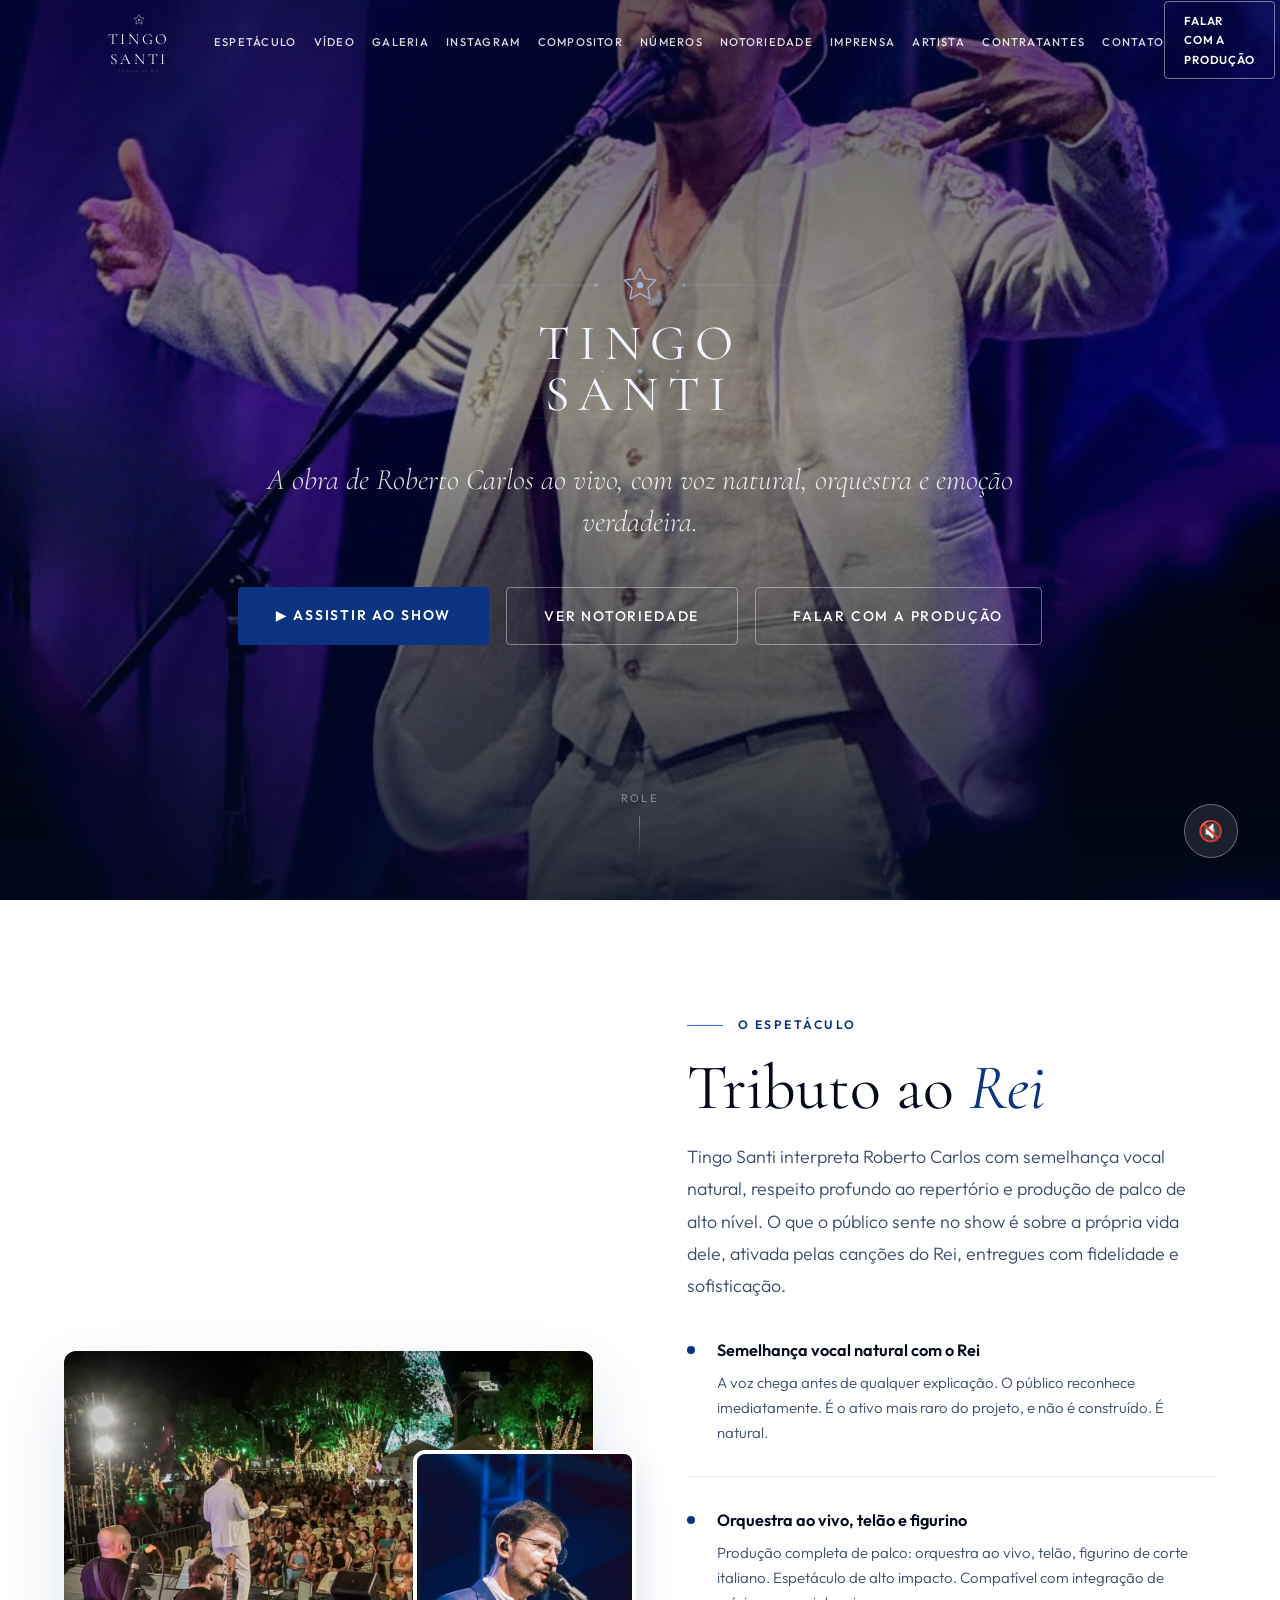
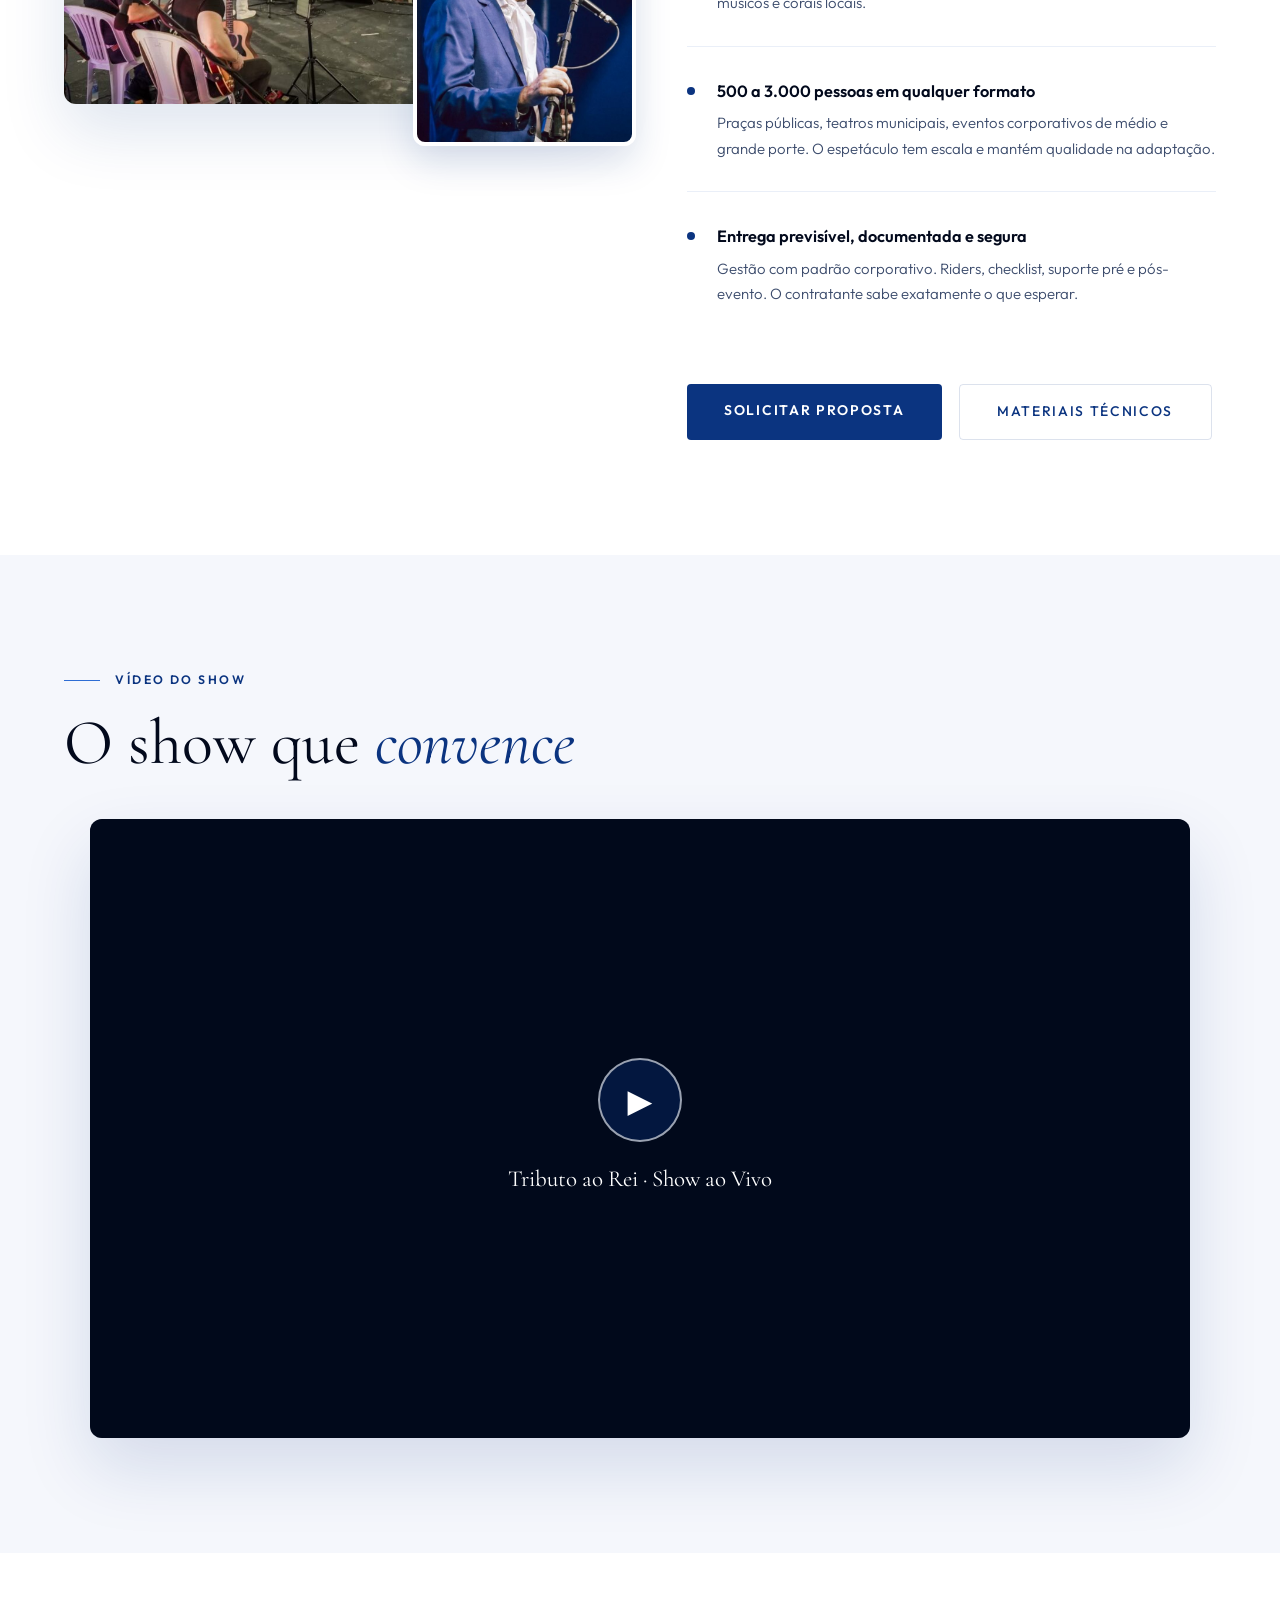
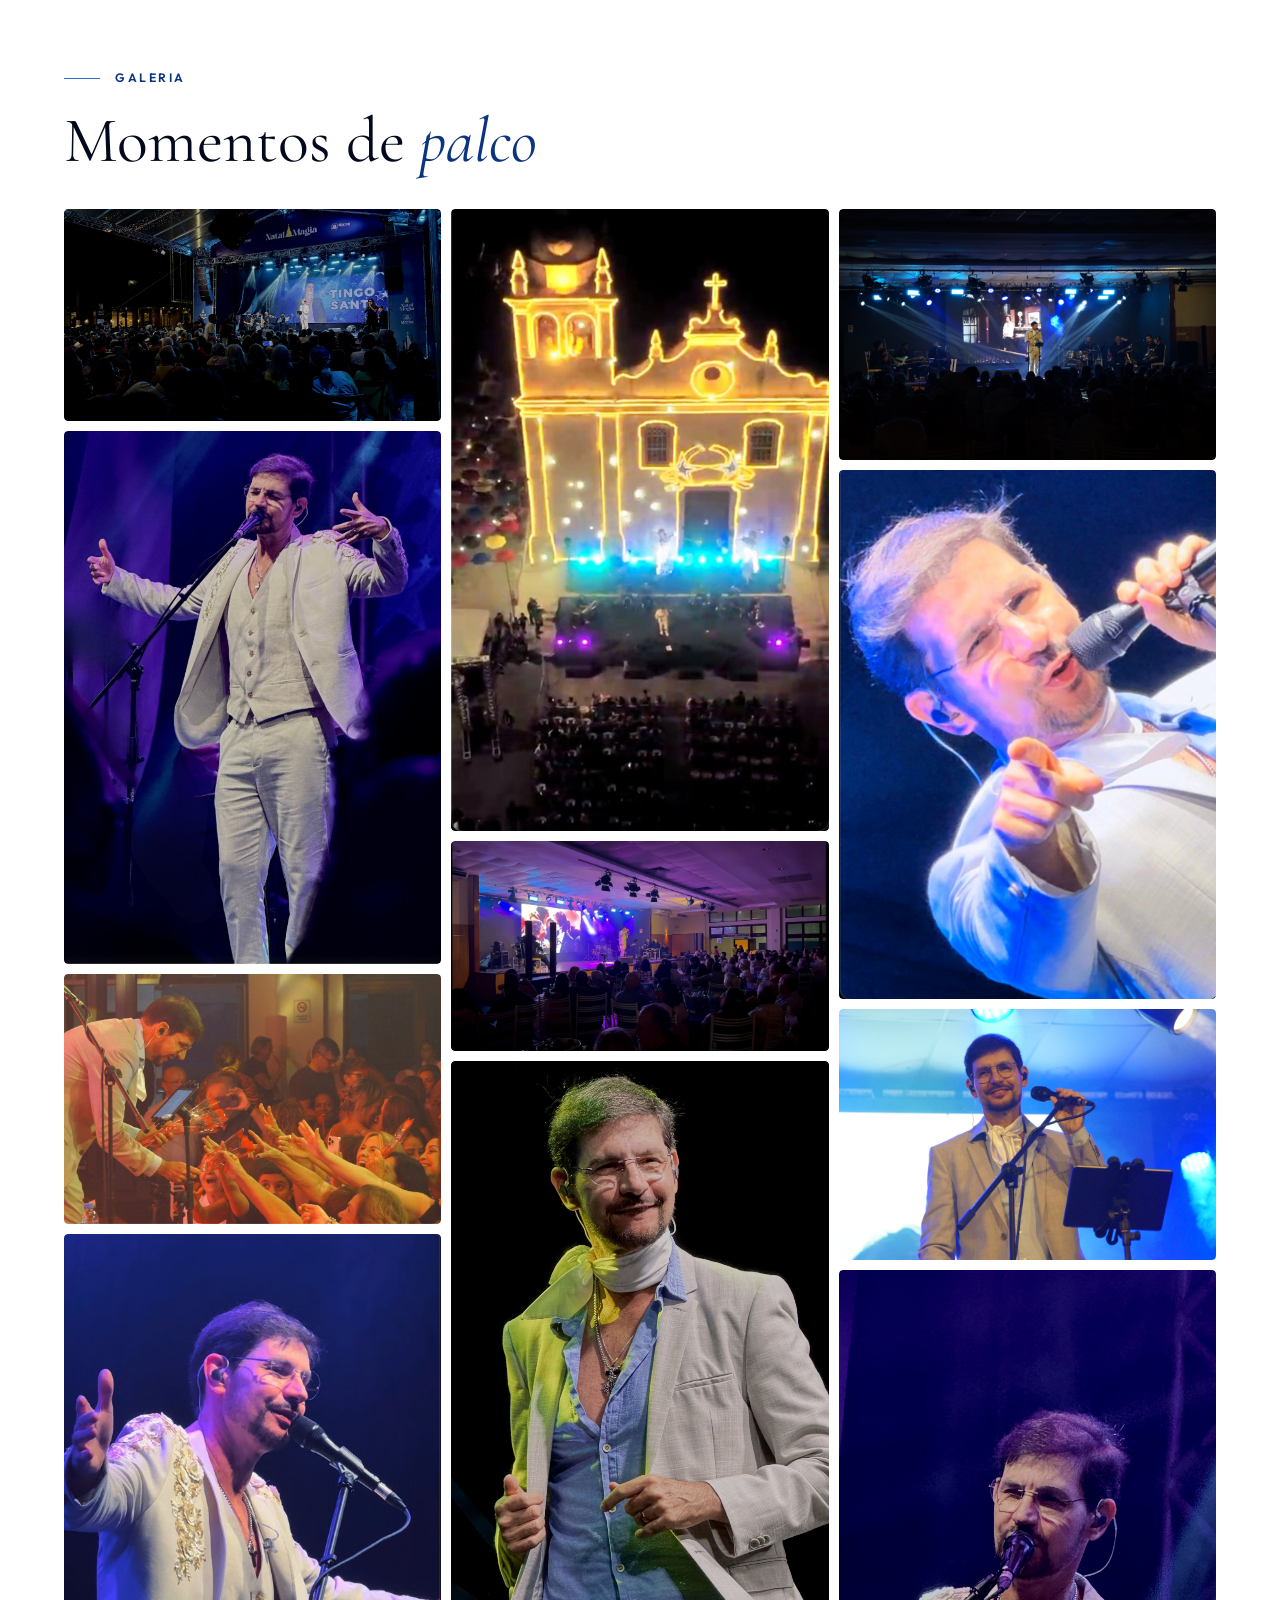
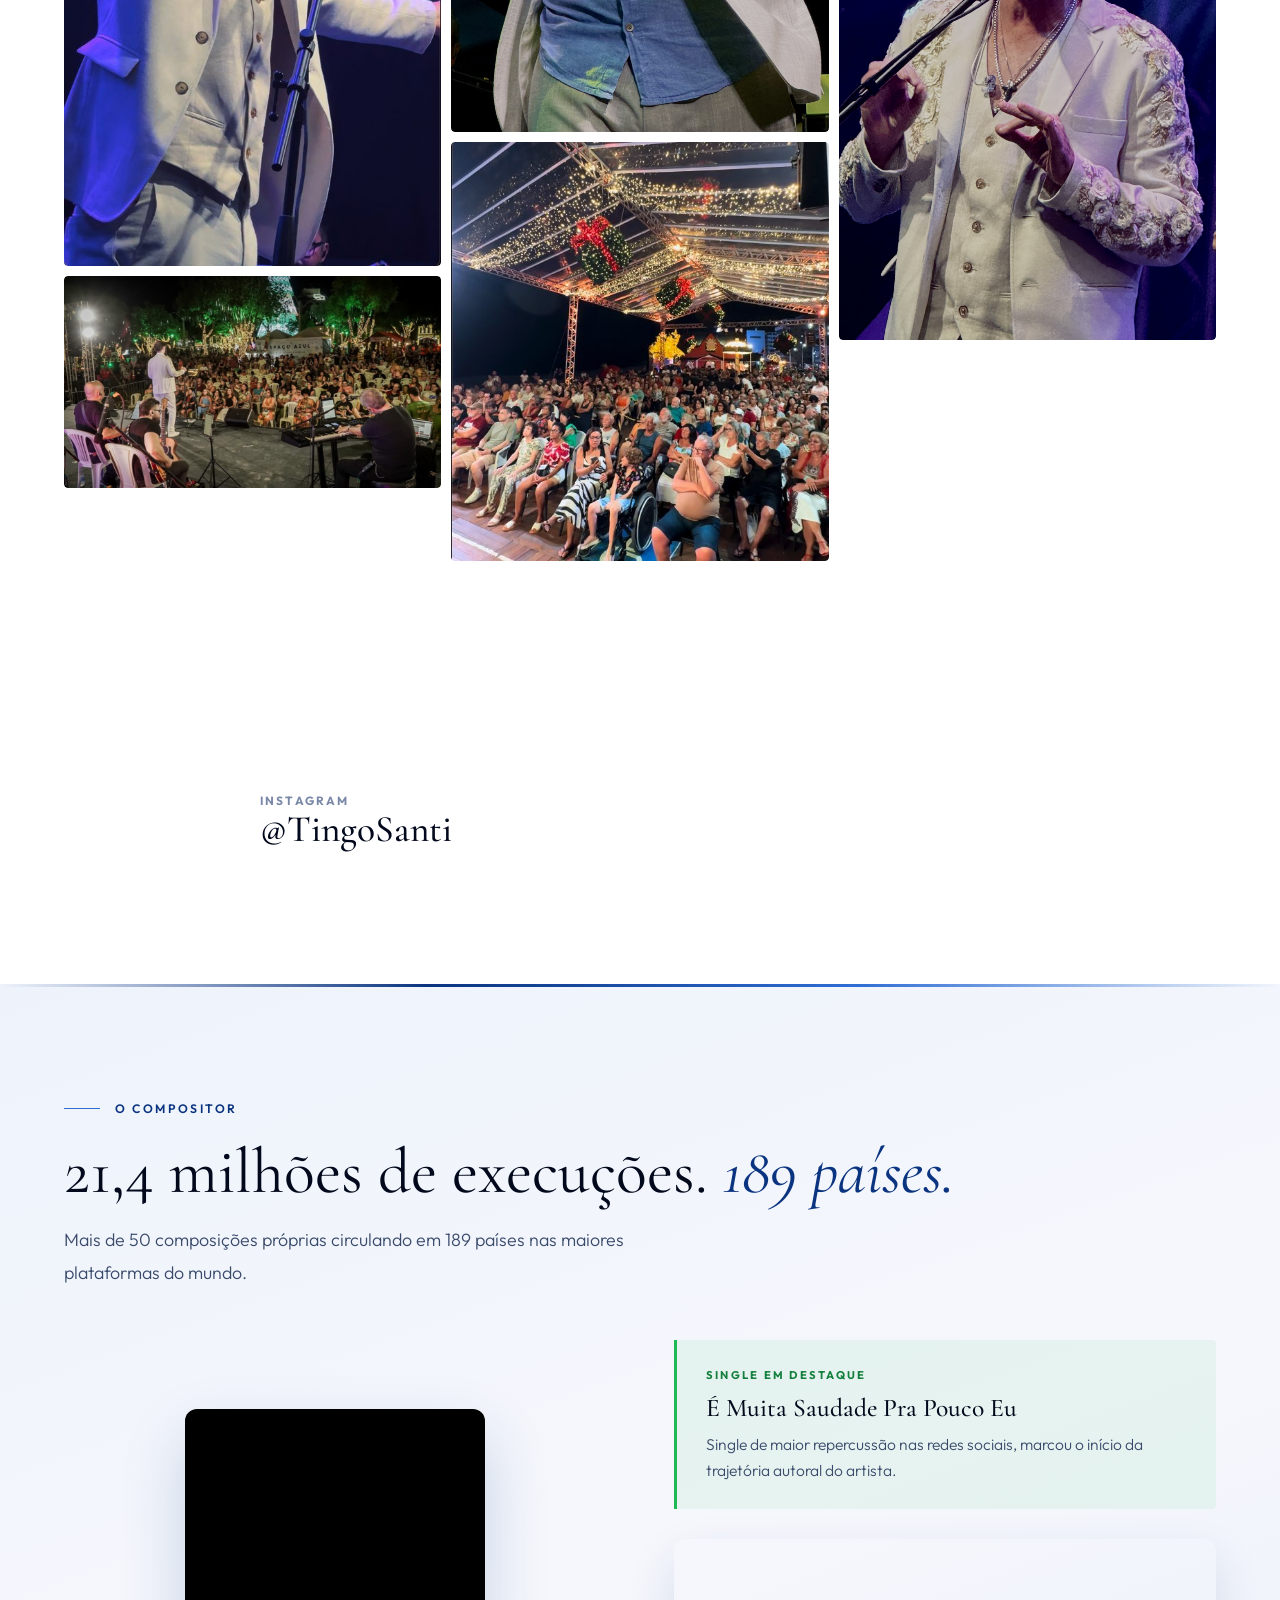
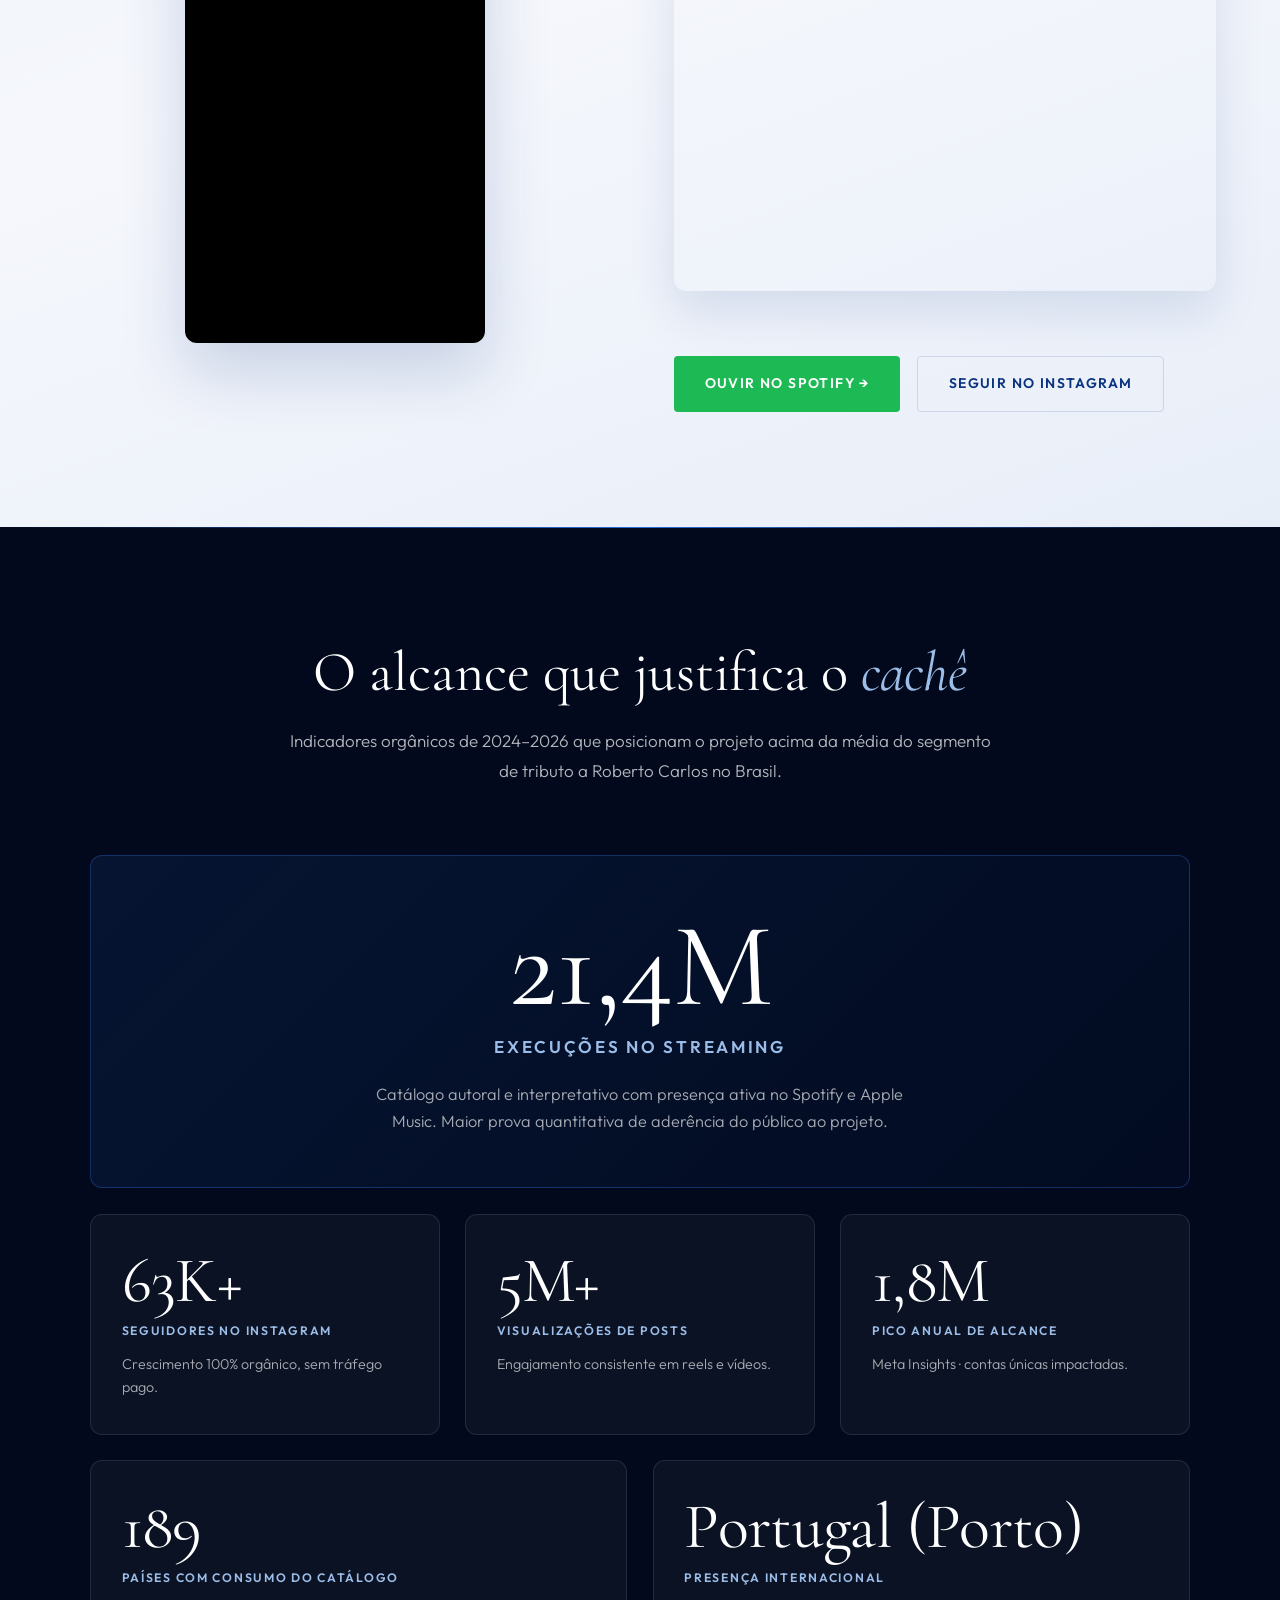
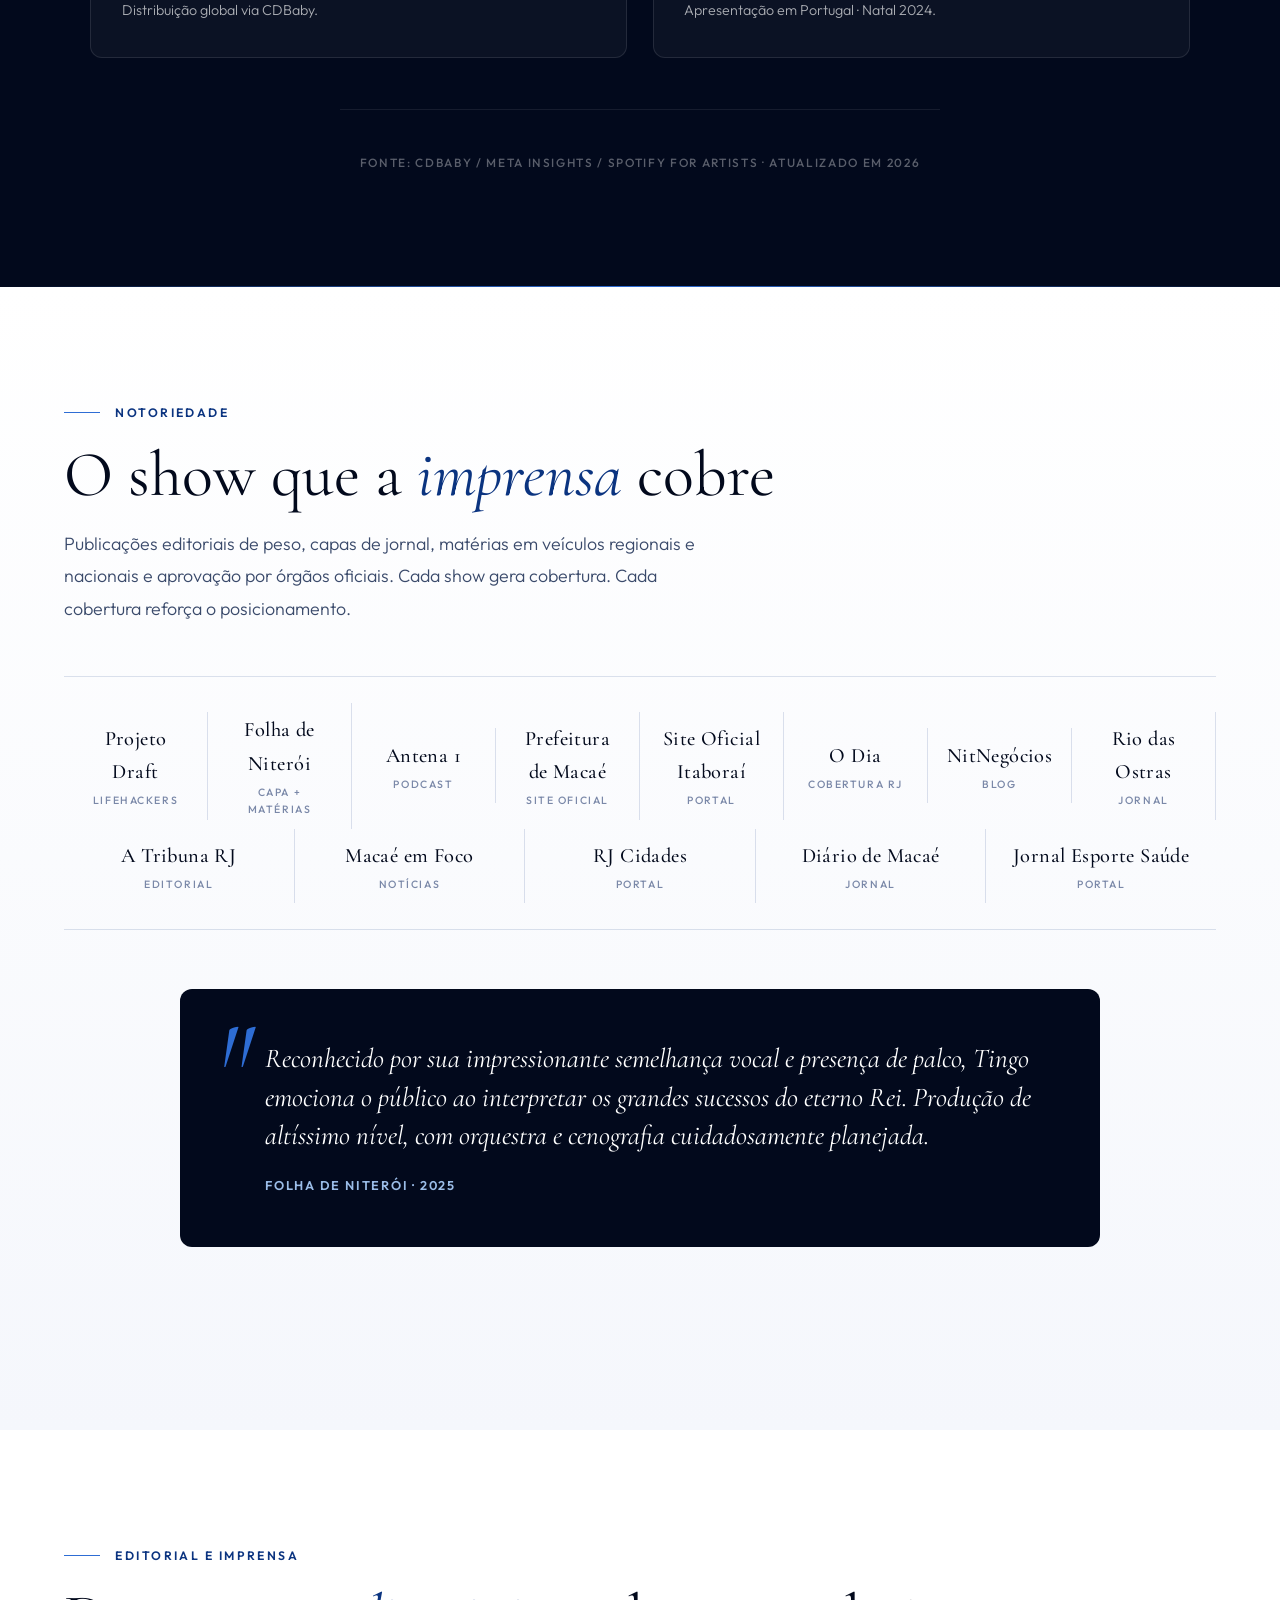
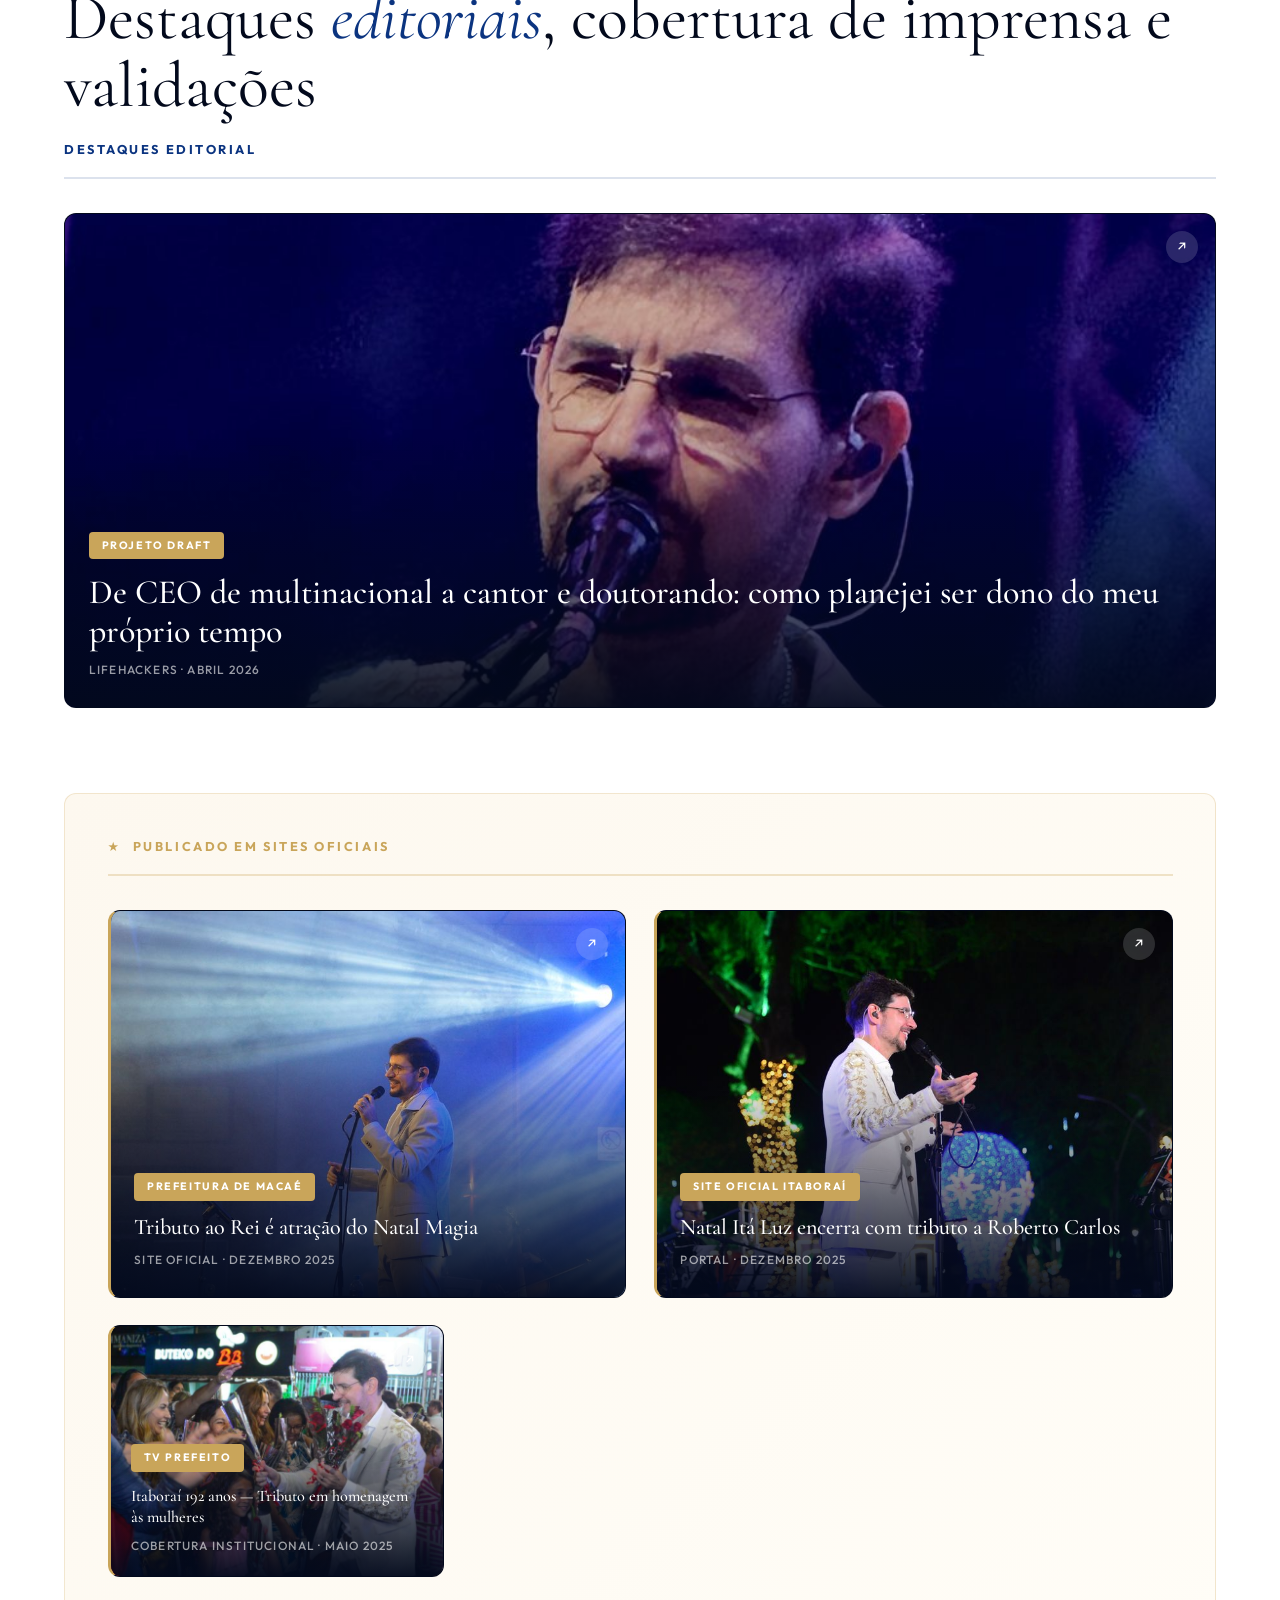
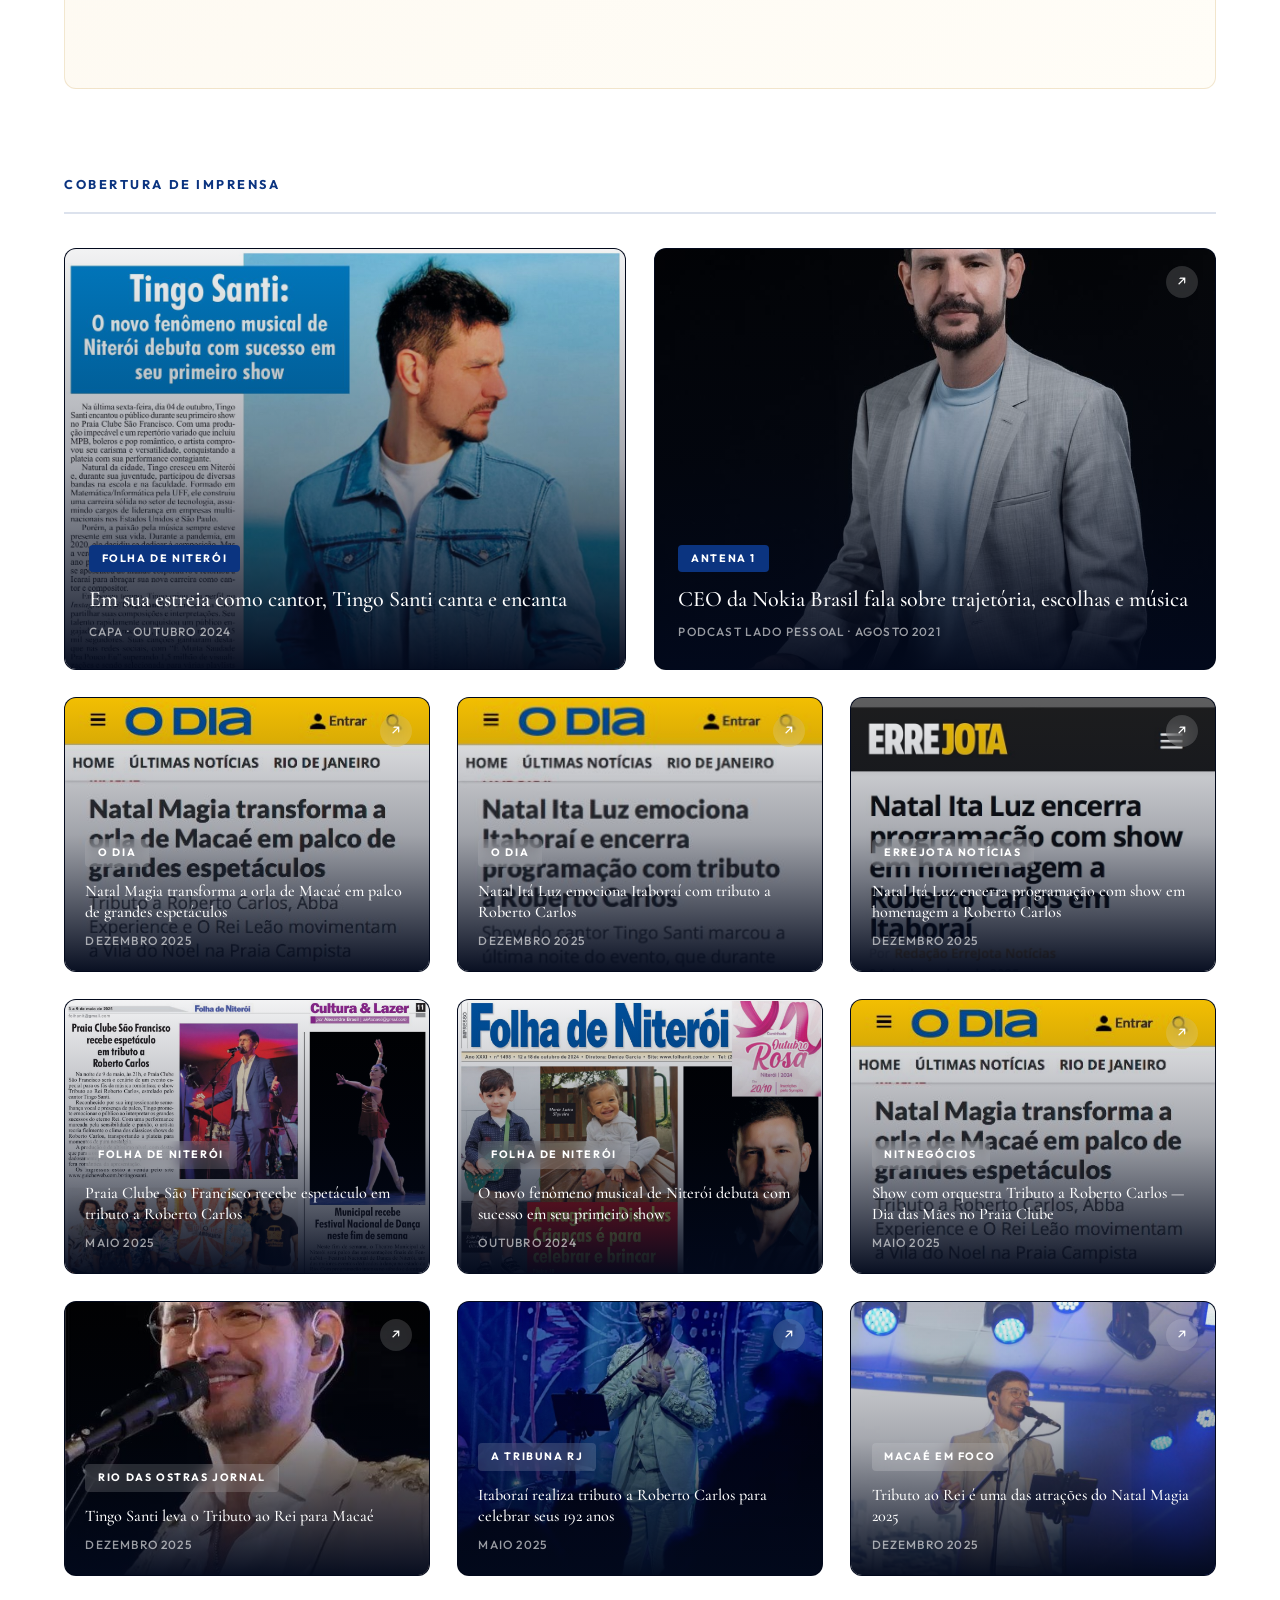
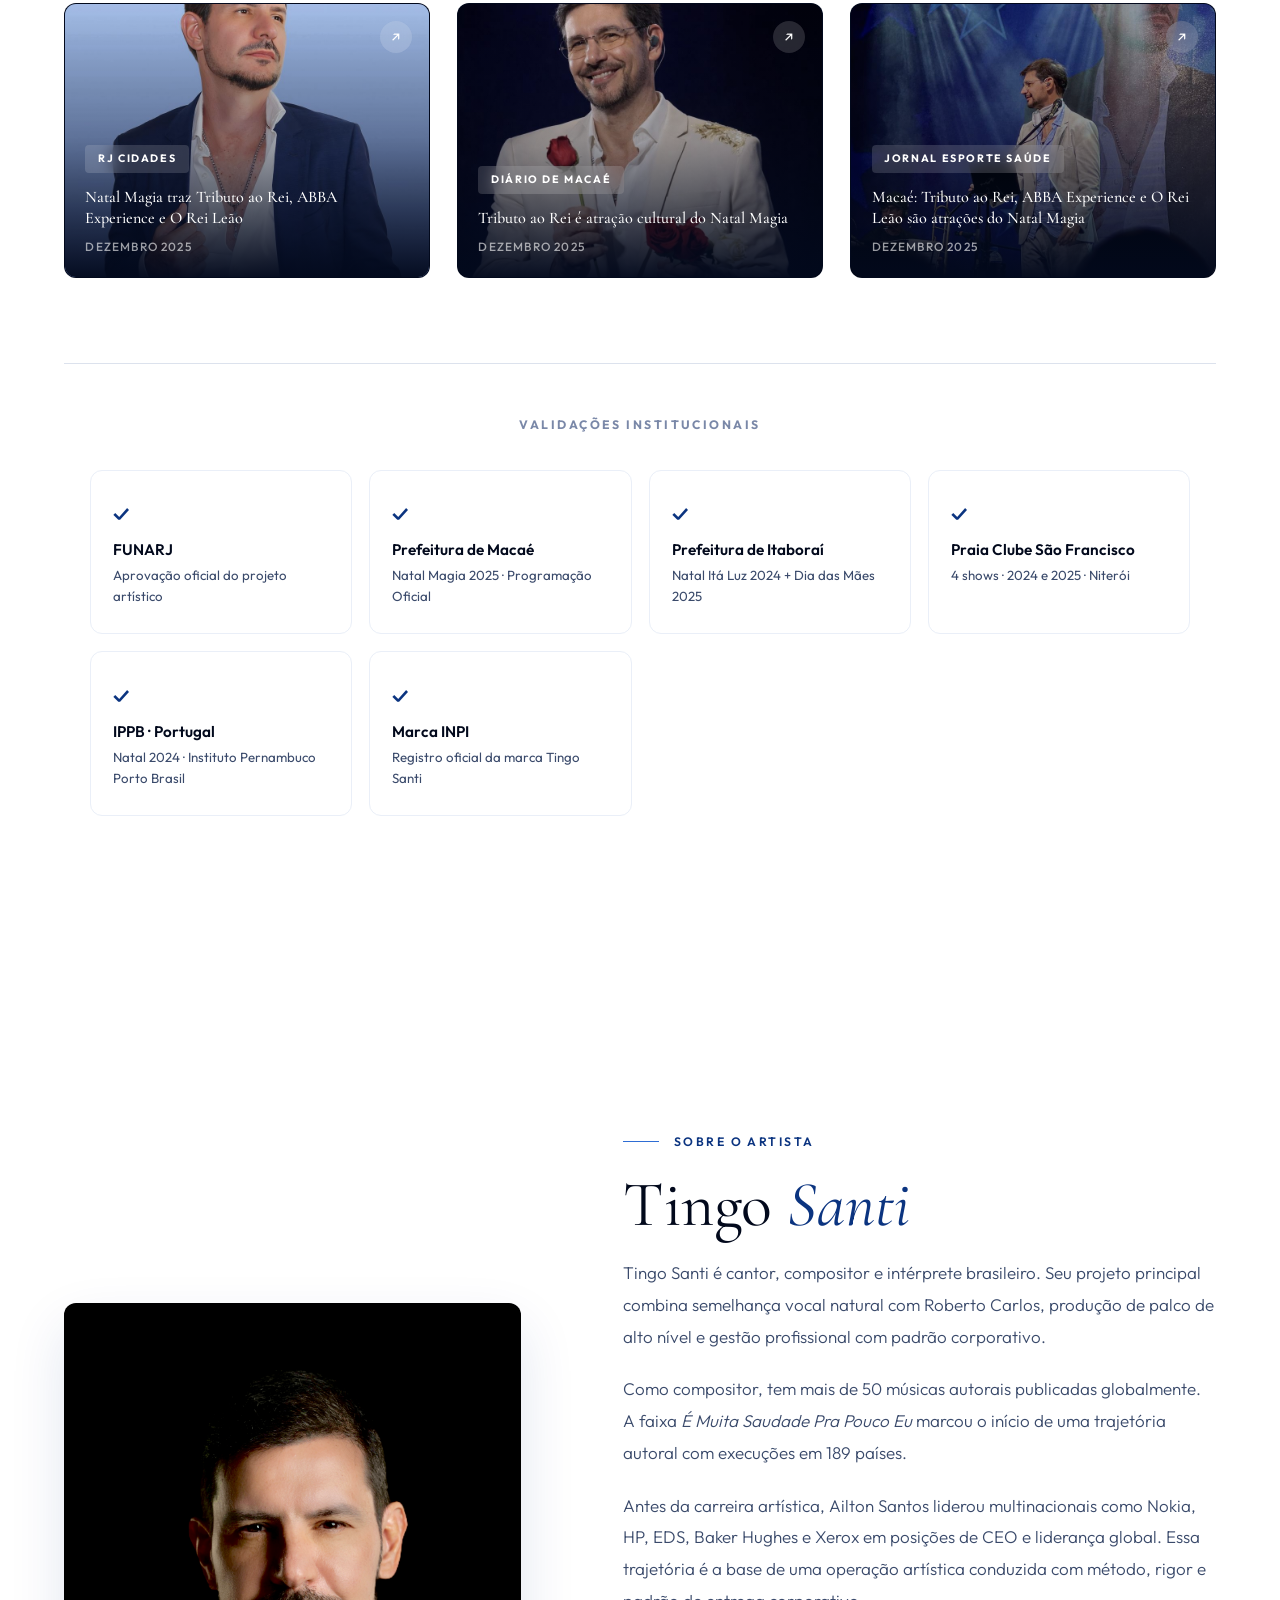
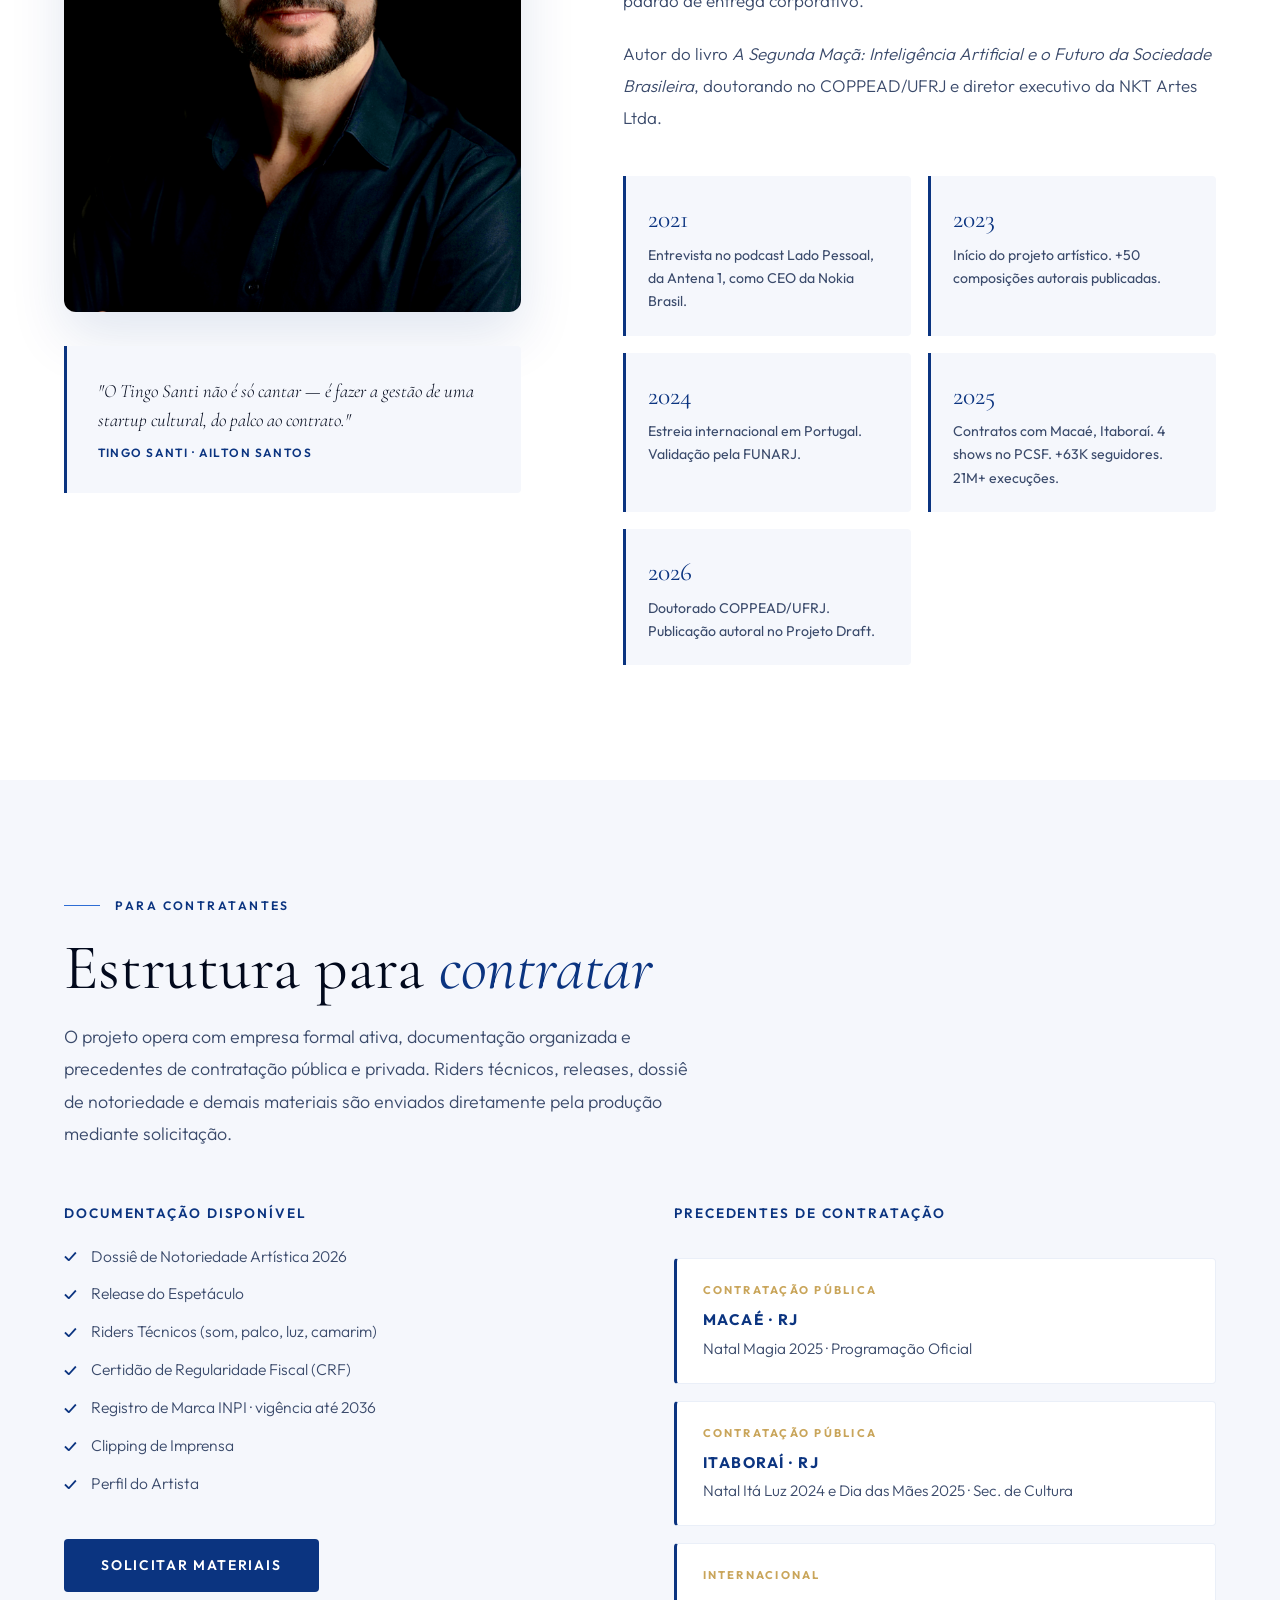
==== bkp/index.html @ f8b9f8c0 "V7.1 - site completo com Formspree e GA4" ====
<!DOCTYPE html>
<html lang="pt-BR">
<head>
<meta charset="UTF-8">
<!-- Google tag (gtag.js) -->
<script async src="https://www.googletagmanager.com/gtag/js?id=G-9T397607Z9"></script>
<script>
  window.dataLayer = window.dataLayer || [];
  function gtag(){dataLayer.push(arguments);}
  gtag('js', new Date());
  gtag('config', 'G-9T397607Z9');
</script>
<meta name="viewport" content="width=device-width, initial-scale=1.0">
<meta name="description" content="Tingo Santi canta Roberto Carlos – Espetáculo de tributo com orquestra ao vivo, fidelidade interpretativa e produção profissional. Contratação por prefeituras, fundações, Sescs e eventos corporativos.">
<meta property="og:title" content="Tingo Santi – Tributo ao Rei · Roberto Carlos">
<meta property="og:description" content="A obra de Roberto Carlos ao vivo — com voz natural, orquestra e emoção verdadeira.">
<meta property="og:image" content="img/hero_principal.jpg">
<title>Tingo Santi – Tributo ao Rei · Roberto Carlos</title>

<script>
  window.addEventListener('DOMContentLoaded', function() {
    if (typeof SITE === 'undefined' || !SITE.analytics.googleAnalyticsId || SITE.analytics.googleAnalyticsId.includes('INSIRA')) return;
    var s = document.createElement('script');
    s.src = 'https://www.googletagmanager.com/gtag/js?id=' + SITE.analytics.googleAnalyticsId;
    s.async = true;
    document.head.appendChild(s);
    window.dataLayer = window.dataLayer || [];
    function gtag(){dataLayer.push(arguments);}
    gtag('js', new Date());
    gtag('config', SITE.analytics.googleAnalyticsId);
    window._gtag = gtag;
  });
</script>

<link rel="preconnect" href="https://fonts.googleapis.com">
<link href="https://fonts.googleapis.com/css2?family=Cormorant+Garamond:ital,wght@0,300;0,400;0,500;1,300;1,400;1,500&family=Outfit:wght@300;400;500;600&display=swap" rel="stylesheet">
<style>
:root{
  --w:#ffffff; --off:#f5f7fc; --off2:#eaeff8;
  --navy:#02091c; --blue:#0b3480; --bm:#174fba; --bl:#2e6dd4; --bx:#9bbde8;
  --gold:#c9a55a;
  --bfaint:rgba(11,52,128,.07); --bb:rgba(11,52,128,.14);
  --t:#0c1830; --tm:#3a4a6b; --mu:#7a88a8;
  --spotify:#1DB954;
  --serif:'Cormorant Garamond',Georgia,serif;
  --sans:'Outfit',system-ui,sans-serif;
  --r:4px; --rl:12px; --nh:80px;
  --max:1280px;
}
*,*::before,*::after{box-sizing:border-box;margin:0;padding:0}
html{scroll-behavior:smooth;font-size:17px}
body{font-family:var(--sans);background:var(--w);color:var(--t);line-height:1.65;overflow-x:hidden}
img{display:block;max-width:100%}
a{color:inherit;text-decoration:none}
button{cursor:pointer;font-family:var(--sans)}

/* ── NAV ── */
#nav{position:fixed;top:0;left:0;right:0;height:var(--nh);display:flex;align-items:center;justify-content:space-between;padding:0 5vw;z-index:200;transition:all .4s;background:transparent}
#nav.s{background:rgba(255,255,255,.97);backdrop-filter:blur(20px);border-bottom:1px solid var(--bb);box-shadow:0 2px 24px rgba(11,52,128,.06)}
.nl{display:flex;gap:1.02rem;list-style:none}
.nl a{font-size:.66rem;font-weight:500;letter-spacing:.11em;text-transform:uppercase;color:rgba(255,255,255,.85);transition:color .2s}
#nav.s .nl a{color:var(--tm)}
.nl a:hover{color:var(--bl) !important}
.nc{padding:.55rem 1.1rem;border:1px solid rgba(255,255,255,.45);border-radius:var(--r);font-size:.68rem;font-weight:600;letter-spacing:.08em;text-transform:uppercase;color:#fff;background:transparent;transition:all .2s}
#nav.s .nc{border-color:var(--bb);color:var(--blue)}
.nc:hover{background:var(--blue);border-color:var(--blue);color:#fff !important}
.ham{display:none;flex-direction:column;gap:5px;background:none;border:none;padding:4px}
.ham span{display:block;width:22px;height:2px;background:#fff;transition:.3s}
#nav.s .ham span{background:var(--t)}
#mm{display:none;position:fixed;top:var(--nh);left:0;right:0;background:var(--w);border-bottom:1px solid var(--off2);padding:1.5rem 5vw 2rem;z-index:199;flex-direction:column;gap:1rem}
#mm a{font-size:.9rem;font-weight:500;letter-spacing:.1em;text-transform:uppercase;color:var(--tm);padding:.5rem 0;border-bottom:1px solid var(--off2)}

/* ── HERO ── */
#hero{position:relative;width:100vw;height:100vh;min-height:640px;overflow:hidden;display:flex;align-items:center;justify-content:center;background:var(--navy)}
.hbg{position:absolute;inset:0;z-index:0}
.hfb{position:absolute;inset:0;background-size:cover;background-position:center 25%;z-index:0}
.hbg iframe{position:absolute;inset:-10%;width:120%;height:120%;border:none;pointer-events:none;z-index:1}
.hov{position:absolute;inset:0;z-index:2;background:linear-gradient(to bottom,rgba(2,9,28,.52) 0%,rgba(2,9,28,.22) 45%,rgba(2,9,28,.82) 100%)}
.hc{position:relative;z-index:3;text-align:center;padding:0 5vw;max-width:940px;animation:fu 1.3s ease both}
@keyframes fu{from{opacity:0;transform:translateY(48px)}to{opacity:1;transform:translateY(0)}}
.htag{font-family:var(--serif);font-size:clamp(1.2rem,2.5vw,1.75rem);font-weight:300;font-style:italic;color:rgba(255,255,255,.86);margin-top:2.2rem;margin-bottom:2.6rem;line-height:1.42}
.ha{display:flex;gap:1rem;justify-content:center;flex-wrap:wrap}
.bpw{display:inline-block;padding:.95rem 2.2rem;background:var(--blue);color:#fff;border:none;border-radius:var(--r);font-size:.82rem;font-weight:600;letter-spacing:.13em;text-transform:uppercase;transition:all .2s;cursor:pointer}
.bpw:hover{background:var(--bm);transform:translateY(-2px)}
.bow{display:inline-block;padding:.95rem 2.2rem;border:1px solid rgba(255,255,255,.4);color:#fff;background:transparent;border-radius:var(--r);font-size:.82rem;font-weight:500;letter-spacing:.13em;text-transform:uppercase;transition:all .2s}
.bow:hover{border-color:rgba(255,255,255,.8);background:rgba(255,255,255,.09)}
.hscr{position:absolute;bottom:2.5rem;left:50%;transform:translateX(-50%);z-index:3;display:flex;flex-direction:column;align-items:center;gap:.5rem;animation:bob 2.5s ease-in-out infinite}
.hscr span{font-size:.65rem;letter-spacing:.2em;text-transform:uppercase;color:rgba(255,255,255,.42)}
.hscrl{width:1px;height:42px;background:linear-gradient(to bottom,rgba(255,255,255,.36),transparent)}
@keyframes bob{0%,100%{transform:translateX(-50%) translateY(0)}50%{transform:translateX(-50%) translateY(8px)}}
#soundBtn{position:absolute;bottom:2.5rem;right:2.5rem;z-index:5;width:54px;height:54px;border-radius:50%;background:rgba(255,255,255,.1);border:1px solid rgba(255,255,255,.35);backdrop-filter:blur(10px);color:#fff;font-size:1.2rem;cursor:pointer;transition:all .25s;display:none;align-items:center;justify-content:center}
#soundBtn:hover{background:var(--blue);border-color:var(--blue);transform:scale(1.08)}
#soundBtn.on{background:var(--blue);border-color:var(--blue)}

/* ── SHARED ── */
.sec{padding:clamp(5rem,9vw,9rem) 5vw}
.sec-off{background:var(--off)}
.sec-navy{background:var(--navy);color:#fff}
.con{max-width:var(--max);margin:0 auto}
.ey{display:flex;align-items:center;gap:.9rem;margin-bottom:1.1rem}
.eyl{width:36px;height:1px;background:var(--bl);flex-shrink:0}
.eys{font-size:.72rem;font-weight:600;letter-spacing:.2em;text-transform:uppercase;color:var(--blue)}
.sec-navy .eys{color:var(--bx)}
.sec-navy .eyl{background:var(--bx)}
.sh{font-family:var(--serif);font-size:clamp(2.4rem,5vw,3.8rem);font-weight:400;line-height:1.06;color:var(--navy);margin-bottom:1.1rem}
.sh em{font-style:italic;color:var(--blue)}
.sec-navy .sh{color:#fff}
.sec-navy .sh em{color:var(--bx)}
.sl{font-size:1.05rem;font-weight:300;color:var(--tm);max-width:640px;line-height:1.82;margin-bottom:3rem}
.sec-navy .sl{color:rgba(255,255,255,.72)}
.bp{display:inline-block;padding:.9rem 2.2rem;background:var(--blue);color:#fff;border:none;border-radius:var(--r);font-size:.82rem;font-weight:600;letter-spacing:.12em;text-transform:uppercase;transition:all .2s;cursor:pointer}
.bp:hover{background:var(--bm);transform:translateY(-2px)}
.bout{display:inline-block;padding:.9rem 2.2rem;border:1px solid var(--bb);color:var(--blue);background:transparent;border-radius:var(--r);font-size:.82rem;font-weight:500;letter-spacing:.12em;text-transform:uppercase;transition:all .2s;cursor:pointer}
.bout:hover{background:var(--bfaint);border-color:var(--blue)}

/* ── SHOW ── */
.sg{display:grid;grid-template-columns:1fr 1fr;gap:5.5rem;align-items:center}
.sph{position:relative;aspect-ratio:3/2;border-radius:var(--rl);background-size:cover;background-position:left center;box-shadow:0 28px 64px rgba(11,52,128,.13);overflow:hidden}
.spa{position:absolute;bottom:-2.5rem;right:-2.5rem;width:42%;aspect-ratio:3/4;border-radius:var(--rl);background-size:cover;background-position:center top;border:4px solid var(--w);box-shadow:0 16px 36px rgba(11,52,128,.15)}
.sf{display:flex;flex-direction:column;gap:1.8rem;margin-top:2rem}
.sfi{display:flex;gap:1.3rem;align-items:flex-start;padding-bottom:1.8rem;border-bottom:1px solid var(--off2)}
.sfi:last-child{border-bottom:none}
.sfd{width:8px;height:8px;border-radius:50%;background:var(--blue);flex-shrink:0;margin-top:9px}
.sft{font-size:.96rem;font-weight:600;margin-bottom:.35rem;color:var(--navy)}
.sfd2{font-size:.88rem;font-weight:300;color:var(--tm);line-height:1.68}

/* ── COMPOSITOR ── */
#compositor{background:linear-gradient(160deg,#eef3fb 0%,var(--off) 50%,#e8eef8 100%);position:relative;overflow:hidden}
#compositor::before{content:"";position:absolute;top:0;left:0;right:0;height:3px;background:linear-gradient(to right,transparent,var(--blue),var(--bl),transparent)}
.cmpg{display:grid;grid-template-columns:1fr 1fr;gap:4rem;align-items:center;margin-top:1rem}
.cmpv{aspect-ratio:9/16;max-width:360px;margin:0 auto;background:#000;border-radius:var(--rl);overflow:hidden;box-shadow:0 28px 64px rgba(11,52,128,.18);position:relative}
.cmpv iframe{width:100%;height:100%;border:none;display:block}
.cmpr{display:flex;flex-direction:column;gap:1.8rem}
.cmpdest{padding:1.5rem 1.7rem;border-left:3px solid var(--spotify);background:rgba(29,185,84,.07);border-radius:0 var(--r) var(--r) 0}
.cmpdestl{font-size:.66rem;font-weight:700;letter-spacing:.2em;text-transform:uppercase;color:#15803d;margin-bottom:.5rem}
.cmpdestt{font-family:var(--serif);font-size:1.5rem;font-weight:500;color:var(--navy);margin-bottom:.5rem;line-height:1.2}
.cmpdestd{font-size:.92rem;font-weight:300;color:var(--tm);line-height:1.65}
.cmpspot{border-radius:var(--rl);overflow:hidden;box-shadow:0 20px 48px rgba(11,52,128,.12)}
.cmpspot iframe{width:100%;height:352px;border:none;display:block}
.cmpnums{display:grid;grid-template-columns:repeat(4,1fr);gap:1rem;margin-top:2.5rem;padding-top:2.5rem;border-top:1px solid var(--bb)}
.cmpnumi{text-align:center}
.cmpnumn{font-family:var(--serif);font-size:clamp(1.6rem,2.6vw,2.1rem);font-weight:500;color:var(--blue);line-height:1;margin-bottom:.35rem}
.cmpnuml{font-size:.65rem;font-weight:600;letter-spacing:.12em;text-transform:uppercase;color:var(--mu);line-height:1.4}
.cmpcta{display:flex;gap:1rem;flex-wrap:wrap;margin-top:2rem}
.cmpbtn{display:inline-flex;align-items:center;gap:.7rem;padding:.9rem 1.8rem;border-radius:var(--r);font-size:.82rem;font-weight:600;letter-spacing:.1em;text-transform:uppercase;transition:all .2s}
.cmpbtn-spot{background:var(--spotify);color:#fff}
.cmpbtn-spot:hover{background:#1ed760;transform:translateY(-2px)}
.cmpbtn-ig{border:1px solid var(--bb);color:var(--blue)}
.cmpbtn-ig:hover{border-color:var(--blue);background:rgba(11,52,128,.06)}

/* ── VÍDEO — SIMPLIFICADO (1 video só) ── */
.vf{position:relative;aspect-ratio:16/9;background:var(--navy);border-radius:var(--rl);overflow:hidden;cursor:pointer;max-width:1100px;margin:0 auto;box-shadow:0 30px 70px rgba(11,52,128,.14)}
.vft{position:absolute;inset:0;background-image:url('https://img.youtube.com/vi/M7ehpNbIbUY/maxresdefault.jpg');background-size:cover;background-position:center;transition:transform .4s}
.vf:hover .vft{transform:scale(1.03)}
.vfo{position:absolute;inset:0;background:rgba(2,9,28,.38);display:flex;flex-direction:column;align-items:center;justify-content:center;gap:1.1rem}
.vpb{width:84px;height:84px;border-radius:50%;border:2px solid rgba(255,255,255,.6);background:rgba(11,52,128,.36);display:flex;align-items:center;justify-content:center;color:#fff;font-size:1.9rem;transition:all .2s}
.vf:hover .vpb{background:var(--blue);border-color:#fff}
.vft2{font-family:var(--serif);font-size:1.35rem;font-weight:400;color:#fff;text-align:center;padding:0 2rem}
.vf iframe{position:absolute;inset:0;width:100%;height:100%;border:none}

/* ── INSTAGRAM ── */
.igwrap{max-width:760px;margin:0 auto}
.ighead{display:flex;align-items:end;justify-content:space-between;gap:1rem;margin-bottom:1.2rem}
.igey{font-size:.7rem;font-weight:700;letter-spacing:.18em;text-transform:uppercase;color:var(--mu)}
.ighandle{font-family:var(--serif);font-size:clamp(1.6rem,3vw,2.2rem);font-weight:500;color:var(--navy);line-height:1}
.igwidgetwrap{max-width:760px;margin:0 auto}
.igwidgetwrap behold-widget{display:block;width:100%}
.iggrid{display:grid;grid-template-columns:repeat(3,1fr);gap:10px}
.igcard{position:relative;display:block;aspect-ratio:1/1;border-radius:10px;overflow:hidden;background:var(--off2);box-shadow:0 10px 24px rgba(11,52,128,.08)}
.igcard img{width:100%;height:100%;object-fit:cover;display:block;transition:transform .25s ease}
.igcard:hover img{transform:scale(1.03)}
.igcard::after{content:'↗';position:absolute;right:8px;bottom:8px;width:26px;height:26px;border-radius:999px;background:rgba(2,9,28,.52);backdrop-filter:blur(8px);display:flex;align-items:center;justify-content:center;color:#fff;font-size:.78rem}
.igempty{padding:1rem 1.1rem;border:1px dashed var(--bb);border-radius:10px;color:var(--tm);font-size:.9rem;background:var(--w)}

/* ── GALERIA — Mosaico corrigido ── */
.gm{columns:3;column-gap:10px;margin-top:2rem}
.gi{break-inside:avoid;margin-bottom:10px;border-radius:var(--r);overflow:hidden;display:block}
.gi img{width:100%;display:block;border-radius:var(--r);transition:transform .3s,box-shadow .3s}
.gi img:hover{transform:scale(1.02);box-shadow:0 14px 36px rgba(11,52,128,.18)}

/* ── NÚMEROS ── */
#numeros{background:var(--navy);color:#fff;position:relative;overflow:hidden}
#numeros::before{content:"";position:absolute;top:0;left:0;right:0;height:1px;background:linear-gradient(to right,transparent,var(--bl),transparent)}
#numeros::after{content:"";position:absolute;bottom:0;left:0;right:0;height:1px;background:linear-gradient(to right,transparent,var(--bl),transparent)}
.numh{text-align:center;margin-bottom:4rem;max-width:720px;margin-left:auto;margin-right:auto}
.numht{font-family:var(--serif);font-size:clamp(2.2rem,4.4vw,3.4rem);font-weight:400;line-height:1.1;color:#fff;margin-bottom:1.3rem}
.numht em{font-style:italic;color:var(--bx)}
.numhs{font-size:1rem;font-weight:300;color:rgba(255,255,255,.7);line-height:1.78}
.numg{display:grid;grid-template-columns:repeat(12,1fr);gap:1.5rem;max-width:1100px;margin:0 auto 3rem}
.numc{padding:2rem 1.8rem;border-radius:var(--rl);background:rgba(255,255,255,.04);border:1px solid rgba(255,255,255,.1);transition:all .3s}
.numc:hover{border-color:var(--bl);background:rgba(46,109,212,.08);transform:translateY(-3px)}
.numc.hero{grid-column:span 12;text-align:center;padding:3rem 2rem;background:linear-gradient(135deg,rgba(46,109,212,.12) 0%,rgba(11,52,128,.05) 100%);border-color:rgba(46,109,212,.35)}
.numc.hero .numn{font-size:clamp(4.5rem,10vw,7rem);color:#fff}
.numc.hero .numl{font-size:1rem;letter-spacing:.16em;margin-top:.5rem;color:var(--bx)}
.numc.hero .numd{max-width:540px;margin:1.3rem auto 0;font-size:.96rem;line-height:1.7}
.numc.m{grid-column:span 4}
.numc.s{grid-column:span 6}
.numn{font-family:var(--serif);font-size:clamp(2.8rem,5vw,3.8rem);font-weight:400;color:#fff;line-height:1;margin-bottom:.55rem;letter-spacing:-.01em}
.numl{font-size:.72rem;font-weight:600;letter-spacing:.14em;text-transform:uppercase;color:var(--bx);margin-bottom:.8rem;line-height:1.4}
.numd{font-size:.84rem;font-weight:300;color:rgba(255,255,255,.65);line-height:1.65}
.numrod{text-align:center;font-size:.7rem;font-weight:500;letter-spacing:.14em;text-transform:uppercase;color:rgba(255,255,255,.35);padding-top:2.5rem;border-top:1px solid rgba(255,255,255,.08);max-width:600px;margin:0 auto}

/* ── NOTORIEDADE / IMPRENSA ── */
.vlogos{display:flex;flex-wrap:wrap;gap:0;align-items:center;justify-content:space-between;padding:1.5rem 0;margin-bottom:3.5rem;border-top:1px solid var(--bb);border-bottom:1px solid var(--bb)}
.vlogo{flex:1;min-width:130px;text-align:center;padding:.6rem 1rem;font-family:var(--serif);font-size:1.2rem;font-weight:500;color:var(--navy);letter-spacing:.02em;border-right:1px solid var(--bb);transition:opacity .2s}
.vlogo:last-child{border-right:none}
.vlogo:hover{color:var(--blue)}
.vlogo-sub{display:block;font-family:var(--sans);font-size:.62rem;font-weight:500;letter-spacing:.15em;text-transform:uppercase;color:var(--mu);margin-top:.2rem}

.pgrid2{display:grid;grid-template-columns:repeat(12,1fr);gap:1.6rem;margin-bottom:4rem}
.pcard{position:relative;border-radius:var(--rl);overflow:hidden;background:var(--navy);cursor:pointer;transition:all .3s;border:1px solid transparent;text-decoration:none;display:block}
.pcard:hover{transform:translateY(-5px);box-shadow:0 24px 56px rgba(11,52,128,.28);border-color:var(--bl)}
.pcard-img{aspect-ratio:4/3;background-size:cover;position:relative}
.pcard-ov{position:absolute;inset:0;background:linear-gradient(to bottom,rgba(2,9,28,.05) 0%,rgba(2,9,28,.35) 50%,rgba(2,9,28,.97) 100%)}
.pcard-body{position:absolute;bottom:0;left:0;right:0;padding:1.6rem 1.4rem;color:#fff;z-index:2}
.pcard-vc{display:inline-block;padding:.3rem .75rem;background:var(--blue);border-radius:var(--r);font-size:.63rem;font-weight:700;letter-spacing:.15em;text-transform:uppercase;margin-bottom:.8rem}
.pcard-vc.featured{background:var(--gold)}
.pcard-mh{font-family:var(--serif);font-size:1.15rem;font-weight:500;line-height:1.25;color:#fff;margin-bottom:.5rem}
.pcard-dt{font-size:.7rem;font-weight:500;letter-spacing:.1em;text-transform:uppercase;color:rgba(255,255,255,.6)}
.pcard-link{position:absolute;top:1rem;right:1rem;z-index:3;width:32px;height:32px;border-radius:50%;background:rgba(255,255,255,.15);backdrop-filter:blur(10px);display:flex;align-items:center;justify-content:center;color:#fff;font-size:.85rem}
.pcard.sz-l{grid-column:span 12}
.pcard.sz-l .pcard-img{aspect-ratio:21/9}
.pcard.sz-l .pcard-mh{font-size:2rem;line-height:1.15}
.pcard.sz-l .pcard-ov{background:linear-gradient(to bottom,rgba(2,9,28,0) 0%,rgba(2,9,28,0) 45%,rgba(2,9,28,.55) 75%,rgba(2,9,28,.92) 100%)}
.pcard.sz-m{grid-column:span 6}
.pcard.sz-m .pcard-img{aspect-ratio:4/3}
.pcard.sz-m .pcard-mh{font-size:1.3rem}
.pcard.sz-s{grid-column:span 4}
.pcard.sz-s .pcard-img{aspect-ratio:4/3;background-size:cover}
.pcard.sz-s .pcard-body{position:absolute;bottom:0;left:0;right:0;padding:1.2rem 1.2rem;color:#fff;z-index:2}
.pcard.sz-s .pcard-vc{background:rgba(255,255,255,.15);backdrop-filter:blur(8px);color:#fff}
.pcard.sz-s .pcard-mh{font-size:.95rem;line-height:1.3}
.pcard.sz-s .pcard-ov{display:block}
.pblocks{display:block}
.pblock{margin-bottom:5rem}
.pblock-h{font-size:.75rem;font-weight:700;letter-spacing:.2em;text-transform:uppercase;color:var(--blue);margin-bottom:2rem;padding-bottom:1rem;border-bottom:2px solid var(--bb)}
.pblock-official .pblock-h{color:var(--gold);border-bottom-color:rgba(201,165,90,.3)}
.pblock-official .pblock-h::before{content:"★ ";margin-right:.4rem}
.pblock-official{background:linear-gradient(135deg,#fdf8ef 0%,#fffdf7 100%);border:1px solid rgba(201,165,90,.25);border-radius:var(--rl);padding:2.5rem;margin-bottom:5rem}
.pcard-official{border-left:3px solid var(--gold) !important}
.pcard-official .pcard-vc{background:var(--gold) !important;color:#fff}
.pcard-official .pcard-mh{font-size:1.4rem}
.pcard-official .pcard-ov{background:linear-gradient(to bottom,rgba(2,9,28,0) 0%,rgba(2,9,28,0) 40%,rgba(2,9,28,.6) 75%,rgba(2,9,28,.95) 100%)}

.presq{max-width:920px;margin:0 auto 4rem;padding:3rem 3rem 3rem 5rem;position:relative;background:var(--navy);border-radius:var(--rl);color:#fff;overflow:hidden}
.presq-mark{position:absolute;top:1rem;left:2rem;font-family:var(--serif);font-size:7rem;line-height:1;color:var(--bl);font-style:italic}
.presq-text{font-family:var(--serif);font-size:1.6rem;font-weight:400;font-style:italic;line-height:1.4;color:#fff;margin-bottom:1.2rem;position:relative;z-index:1}
.presq-src{font-size:.75rem;font-weight:600;letter-spacing:.14em;text-transform:uppercase;color:var(--bx);position:relative;z-index:1}

.vinst{padding:3rem 0 5rem;border-top:1px solid var(--bb);text-align:center}
.vinst-title{font-size:.72rem;font-weight:700;letter-spacing:.2em;text-transform:uppercase;color:var(--mu);margin-bottom:2rem}
.vinst-grid{display:grid;grid-template-columns:repeat(auto-fit,minmax(220px,1fr));gap:1rem;max-width:1100px;margin:0 auto}
.vinst-card{padding:1.6rem 1.3rem;background:var(--w);border:1px solid var(--off2);border-radius:var(--rl);transition:all .2s;text-align:left}
.vinst-card:hover{border-color:var(--bl);box-shadow:0 10px 28px rgba(11,52,128,.1)}
.vinst-ico{font-size:1.15rem;margin-bottom:.6rem;color:var(--blue);font-weight:700}
.vinst-ttl{font-size:.9rem;font-weight:600;color:var(--navy);margin-bottom:.3rem;line-height:1.3}
.vinst-sub{font-size:.78rem;color:var(--tm);line-height:1.55}

/* ── CONTRATANTES ── */
.cblock{display:grid;grid-template-columns:1fr 1fr;gap:4rem;align-items:start}
.cdocs{list-style:none;display:flex;flex-direction:column;gap:.8rem}
.cdocs li{display:flex;gap:.85rem;align-items:flex-start;font-size:.92rem;font-weight:300;color:var(--tm);line-height:1.5}
.cdocs li::before{content:'✓';color:var(--blue);font-weight:600;flex-shrink:0;margin-top:.05rem}
.cprec{display:flex;flex-direction:column;gap:1rem;margin-top:2rem}
.cpcard{padding:1.3rem 1.5rem;border:1px solid var(--off2);border-radius:var(--r);background:var(--w);border-left:3px solid var(--blue)}
.cpcat{font-size:.66rem;font-weight:700;letter-spacing:.2em;text-transform:uppercase;color:var(--gold);margin-bottom:.45rem}
.cpmun{font-size:.9rem;font-weight:700;letter-spacing:.1em;text-transform:uppercase;color:var(--blue);margin-bottom:.3rem}
.cpev{font-size:.9rem;font-weight:300;color:var(--tm);line-height:1.5}

/* ── SOBRE ── */
.sgr{display:grid;grid-template-columns:1fr 1.3fr;gap:6rem;align-items:center}
.sphoto{aspect-ratio:3/4;border-radius:var(--rl);background-size:cover;background-position:center top;box-shadow:0 24px 56px rgba(11,52,128,.12)}
.squote{margin-top:2rem;padding:1.8rem;border-left:3px solid var(--blue);background:var(--off);border-radius:0 var(--r) var(--r) 0}
.sqt{font-family:var(--serif);font-size:1.1rem;font-style:italic;font-weight:300;color:var(--navy);line-height:1.55;margin-bottom:.5rem}
.sqa{font-size:.7rem;font-weight:600;letter-spacing:.12em;text-transform:uppercase;color:var(--blue)}
.smil{display:grid;grid-template-columns:1fr 1fr;gap:1rem;margin-top:2.5rem}
.smilc{padding:1.3rem;border-left:3px solid var(--blue);background:var(--off);border-radius:0 var(--r) var(--r) 0}
.smily{font-family:var(--serif);font-size:1.5rem;color:var(--blue);margin-bottom:.2rem}
.smild{font-size:.83rem;color:var(--tm)}

/* ── CTA BAND ── */
.band{background:var(--off);border-top:1px solid var(--off2);border-bottom:1px solid var(--off2);padding:5rem 5vw;text-align:center}
.bant{font-family:var(--serif);font-size:clamp(2rem,3.8vw,3.1rem);font-weight:400;color:var(--navy);margin-bottom:1rem}
.bans{font-size:1rem;font-weight:300;color:var(--tm);max-width:500px;margin:0 auto 2.5rem;line-height:1.8}
.bana{display:flex;gap:1rem;justify-content:center;flex-wrap:wrap}

/* ── CONTATO ── */
.csp{display:grid;grid-template-columns:1fr 1fr;gap:5.5rem;align-items:start}
.cit{display:flex;gap:1.2rem;align-items:flex-start;margin-bottom:2rem}
.cic{width:44px;height:44px;flex-shrink:0;border:1px solid var(--bb);border-radius:var(--r);display:flex;align-items:center;justify-content:center;color:var(--blue);font-size:1rem;background:var(--off)}
.cil{font-size:.7rem;font-weight:600;letter-spacing:.12em;text-transform:uppercase;color:var(--mu);margin-bottom:.3rem}
.civ{font-size:.98rem;font-weight:400;color:var(--navy)}
.whatsapp-btn{display:flex;align-items:center;gap:.85rem;padding:1rem 1.8rem;background:#25D366;color:#fff;border-radius:var(--r);font-size:.9rem;font-weight:600;letter-spacing:.06em;transition:all .2s;margin-top:.5rem;width:fit-content}
.whatsapp-btn:hover{background:#1ebe5a;transform:translateY(-2px)}
.whatsapp-icon{width:22px;height:22px;fill:#fff}
.ff{margin-bottom:1.2rem}
.fl{display:block;font-size:.72rem;font-weight:600;letter-spacing:.12em;text-transform:uppercase;color:var(--mu);margin-bottom:.5rem}
.fi,.fsl,.ft{width:100%;padding:.95rem 1.1rem;border:1px solid var(--off2);border-radius:var(--r);font-family:var(--sans);font-size:.95rem;color:var(--t);background:var(--w);outline:none;transition:border-color .2s}
.fi:focus,.fsl:focus,.ft:focus{border-color:var(--blue)}
.ft{resize:vertical;min-height:120px}
.fmsg{margin-top:1.2rem;padding:1.1rem 1.3rem;border:1px solid var(--bb);border-radius:var(--r);background:var(--bfaint);color:var(--blue);font-size:.9rem;display:none}

/* ── FOOTER ── */
footer{background:var(--navy);color:#fff;padding:4.5rem 5vw 2.5rem}
.fg{display:grid;grid-template-columns:2.2fr 1fr 1fr 1fr;gap:3.5rem;max-width:var(--max);margin:0 auto 3rem}
.ftag{font-size:.88rem;font-weight:300;color:rgba(255,255,255,.46);line-height:1.7;max-width:280px;margin-top:1rem}
.fct{font-size:.7rem;font-weight:700;letter-spacing:.18em;text-transform:uppercase;color:var(--bx);margin-bottom:1.4rem}
.fl2{list-style:none;display:flex;flex-direction:column;gap:.7rem}
.fl2 a{font-size:.88rem;font-weight:300;color:rgba(255,255,255,.5);transition:color .2s}
.fl2 a:hover{color:#fff}
.fb{max-width:var(--max);margin:0 auto;padding-top:2rem;border-top:1px solid rgba(255,255,255,.07);display:flex;justify-content:space-between;align-items:center;flex-wrap:wrap;gap:1rem}
.fleg{font-size:.8rem;color:rgba(255,255,255,.3)}
.fso{display:flex;gap:.7rem}
.sl2{width:38px;height:38px;border:1px solid rgba(255,255,255,.1);border-radius:var(--r);display:flex;align-items:center;justify-content:center;color:rgba(255,255,255,.4);font-size:.82rem;transition:all .2s}
.sl2:hover{border-color:var(--bx);color:#fff}

/* ── RESPONSIVE ── */
@media(max-width:1024px){
  .sg,.sgr,.csp,.cblock,.cmpg{grid-template-columns:1fr;gap:3.5rem}
  .fg{grid-template-columns:1fr 1fr}
  .spa{display:none}
  .gm{columns:2}
  .pcard.sz-l,.pcard.sz-m{grid-column:span 6}
  .pcard.sz-s{grid-column:span 6}
  .vlogos{flex-direction:column;gap:0}
  .vlogo{border-right:none;border-bottom:1px solid var(--bb);width:100%;padding:1rem}
  .vlogo:last-child{border-bottom:none}
  .numc.m{grid-column:span 6}
  .numc.s{grid-column:span 6}
}
@media(max-width:768px){
  html{font-size:16px}
  .nl,.nc{display:none}
  .ham{display:flex}
  #mm.o{display:flex}
  .gm{columns:1}
  .gi,.gi.wide{display:block}
  .gi.tall{display:block}
  .fg{grid-template-columns:1fr}
  .smil{grid-template-columns:1fr}
  .cmpnums{grid-template-columns:repeat(2,1fr)}
  .pcard.sz-l,.pcard.sz-m,.pcard.sz-s{grid-column:span 12}
  .presq{padding:2.5rem 1.8rem 2rem 1.8rem}
  .presq-mark{top:.5rem;left:1rem;font-size:5rem}
  .presq-text{font-size:1.2rem}
  .numc.m,.numc.s{grid-column:span 12}
  #soundBtn{bottom:1.2rem;right:1.2rem;width:46px;height:46px}
  .iggrid{gap:8px}
}
</style>
</head>
<body>

<script src="data.js"></script>

<!-- NAV -->
<nav id="nav">
  <a href="#hero" id="navLogo">
    <svg id="logoL" width="150" height="65" viewBox="0 0 500 220" xmlns="http://www.w3.org/2000/svg">
      <g transform="translate(250,40)">
        <polygon points="0,-18 5.26,-7.24 17.09,-5.57 8.54,2.92 10.53,14.78 0,9 -10.53,14.78 -8.54,2.92 -17.09,-5.57 -5.26,-7.24" fill="none" stroke="rgba(255,255,255,.88)" stroke-width="1.4" stroke-linejoin="round"/>
        <circle cx="0" cy="0" r="3" fill="rgba(255,255,255,.9)"/>
      </g>
      <text x="250" y="122" text-anchor="middle" font-family="'Cormorant Garamond',serif" font-size="52" font-weight="400" letter-spacing="9" fill="rgba(255,255,255,.93)">TINGO</text>
      <text x="250" y="188" text-anchor="middle" font-family="'Cormorant Garamond',serif" font-size="52" font-weight="400" letter-spacing="9" fill="rgba(255,255,255,.93)">SANTI</text>
      <text x="250" y="215" text-anchor="middle" font-family="'Cormorant Garamond',serif" font-size="13" font-weight="300" font-style="italic" letter-spacing="5" fill="rgba(255,255,255,.52)">Tributo ao Rei</text>
    </svg>
    <svg id="logoD" width="150" height="65" viewBox="0 0 500 220" xmlns="http://www.w3.org/2000/svg" style="display:none">
      <g transform="translate(250,40)">
        <polygon points="0,-18 5.26,-7.24 17.09,-5.57 8.54,2.92 10.53,14.78 0,9 -10.53,14.78 -8.54,2.92 -17.09,-5.57 -5.26,-7.24" fill="none" stroke="#0b3480" stroke-width="1.4" stroke-linejoin="round"/>
        <circle cx="0" cy="0" r="3" fill="#0b3480"/>
      </g>
      <text x="250" y="122" text-anchor="middle" font-family="'Cormorant Garamond',serif" font-size="52" font-weight="400" letter-spacing="9" fill="#02091c">TINGO</text>
      <text x="250" y="188" text-anchor="middle" font-family="'Cormorant Garamond',serif" font-size="52" font-weight="400" letter-spacing="9" fill="#02091c">SANTI</text>
      <text x="250" y="215" text-anchor="middle" font-family="'Cormorant Garamond',serif" font-size="13" font-weight="300" font-style="italic" letter-spacing="5" fill="rgba(11,52,128,.55)">Tributo ao Rei</text>
    </svg>
  </a>
  <ul class="nl">
    <li><a href="#show">Espetáculo</a></li>
    <li><a href="#videos">Vídeo</a></li>
    <li><a href="#galeria">Galeria</a></li>
    <li><a href="#instagram">Instagram</a></li>
    <li><a href="#compositor">Compositor</a></li>
    <li><a href="#numeros">Números</a></li>
    <li><a href="#not">Notoriedade</a></li>
    <li><a href="#imprensa">Imprensa</a></li>
    <li><a href="#sobre">Artista</a></li>
    <li><a href="#cont">Contratantes</a></li>
    <li><a href="#contact">Contato</a></li>
  </ul>
  <a href="#contact" class="nc" onclick="trackCTA('nav_contato')">Falar com a Produção</a>
  <button class="ham" id="ham"><span></span><span></span><span></span></button>
</nav>
<div id="mm">
  <a href="#show"       onclick="cm()">O Espetáculo</a>
  <a href="#videos"     onclick="cm()">Vídeo do Show</a>
  <a href="#galeria"    onclick="cm()">Galeria</a>
  <a href="#instagram"  onclick="cm()">Instagram</a>
  <a href="#compositor" onclick="cm()">O Compositor</a>
  <a href="#numeros"    onclick="cm()">O alcance que justifica o cachê</a>
  <a href="#not"        onclick="cm()">Notoriedade</a>
  <a href="#imprensa"   onclick="cm()">Editorial e Imprensa</a>
  <a href="#sobre"      onclick="cm()">Sobre o Artista</a>
  <a href="#cont"       onclick="cm()">Para Contratantes</a>
  <a href="#contact"    onclick="cm()">Contato</a>
</div>

<!-- HERO -->
<section id="hero">
  <div class="hbg">
    <div class="hfb" id="heroBg"></div>
    <iframe id="hyt" src="" allow="autoplay;encrypted-media" allowfullscreen playsinline style="display:none"></iframe>
  </div>
  <div class="hov"></div>
  <div class="hc">
    <div style="display:flex;justify-content:center">
      <svg width="380" height="166" viewBox="0 0 500 220" xmlns="http://www.w3.org/2000/svg" style="filter:drop-shadow(0 4px 32px rgba(2,9,28,.48))">
        <line x1="55" y1="40" x2="194" y2="40" stroke="rgba(155,189,232,.32)" stroke-width="1"/>
        <circle cx="192" cy="40" r="2.4" fill="rgba(155,189,232,.55)"/>
        <line x1="308" y1="40" x2="445" y2="40" stroke="rgba(155,189,232,.32)" stroke-width="1"/>
        <circle cx="308" cy="40" r="2.4" fill="rgba(155,189,232,.55)"/>
        <g transform="translate(250,40)">
          <circle cx="0" cy="0" r="28" fill="none" stroke="rgba(155,189,232,.13)" stroke-width="1.1"/>
          <polygon points="0,-22 6.43,-8.84 20.87,-6.8 10.43,3.57 12.86,18.05 0,11 -12.86,18.05 -10.43,3.57 -20.87,-6.8 -6.43,-8.84" fill="none" stroke="#9bbde8" stroke-width="1.7" stroke-linejoin="round"/>
          <circle cx="0" cy="0" r="4.2" fill="#9bbde8"/>
        </g>
        <line x1="80" y1="74" x2="420" y2="74" stroke="rgba(155,189,232,.17)" stroke-width=".7"/>
        <text x="250" y="138" text-anchor="middle" font-family="'Cormorant Garamond',serif" font-size="66" font-weight="400" letter-spacing="12" fill="#f0f5ff">TINGO</text>
        <line x1="114" y1="154" x2="190" y2="154" stroke="rgba(155,189,232,.3)" stroke-width=".7"/>
        <circle cx="200" cy="154" r="2" fill="rgba(155,189,232,.55)"/>
        <circle cx="250" cy="154" r="3" fill="rgba(155,189,232,.75)"/>
        <circle cx="300" cy="154" r="2" fill="rgba(155,189,232,.55)"/>
        <line x1="310" y1="154" x2="386" y2="154" stroke="rgba(155,189,232,.3)" stroke-width=".7"/>
        <text x="250" y="206" text-anchor="middle" font-family="'Cormorant Garamond',serif" font-size="66" font-weight="400" letter-spacing="12" fill="#f0f5ff">SANTI</text>
        <line x1="80" y1="216" x2="420" y2="216" stroke="rgba(155,189,232,.17)" stroke-width=".7"/>
      </svg>
    </div>
    <p class="htag" id="heroTagline"></p>
    <div class="ha">
      <a href="#videos" class="bpw" onclick="trackCTA('hero_videos')">▶ Assistir ao Show</a>
      <a href="#not"     class="bow"  onclick="trackCTA('hero_notoriedade')">Ver Notoriedade</a>
      <a href="#contact" class="bow"  onclick="trackCTA('hero_contato')">Falar com a Produção</a>
    </div>
  </div>
  <button id="soundBtn" onclick="toggleSound()" title="Ativar som"><span id="soundIcon">🔇</span></button>
  <div class="hscr"><span>Role</span><div class="hscrl"></div></div>
</section>

<!-- ESPETÁCULO -->
<section id="show" class="sec">
  <div class="con">
    <div class="sg">
      <div style="position:relative">
        <div class="sph" id="showPhotoMain"></div>
        <div class="spa" id="showPhotoAccent"></div>
      </div>
      <div>
        <div class="ey"><div class="eyl"></div><span class="eys">O Espetáculo</span></div>
        <h2 class="sh">Tributo ao <em>Rei</em></h2>
        <p class="sl" id="showIntro" style="margin-bottom:2rem"></p>
        <div class="sf" id="showFeatures"></div>
        <div style="margin-top:2.8rem;display:flex;gap:1rem;flex-wrap:wrap">
          <a href="#contact" class="bp" onclick="trackCTA('show_proposta')">Solicitar Proposta</a>
          <a href="#cont"    class="bout">Materiais Técnicos</a>
        </div>
      </div>
    </div>
  </div>
</section>

<!-- VÍDEO DO SHOW (SIMPLIFICADO) -->
<section id="videos" class="sec sec-off">
  <div class="con">
    <div class="ey"><div class="eyl"></div><span class="eys">Vídeo do Show</span></div>
    <h2 class="sh" style="margin-bottom:2.5rem">O show que <em>convence</em></h2>
    <div class="vf" id="vfeat" onclick="playVideo()">
      <div class="vft"></div>
      <div class="vfo" id="vfov">
        <div class="vpb">▶</div>
        <div class="vft2" id="vfttl"></div>
      </div>
      <iframe id="vfif" src="" allow="autoplay;encrypted-media" allowfullscreen style="display:none"></iframe>
    </div>
  </div>
</section>

<!-- GALERIA -->
<section id="galeria" class="sec">
  <div class="con">
    <div class="ey"><div class="eyl"></div><span class="eys">Galeria</span></div>
    <h2 class="sh" style="margin-bottom:.5rem">Momentos de <em>palco</em></h2>
    <div class="gm" id="galGrid"></div>
  </div>
</section>

<!-- INSTAGRAM -->
<section id="instagram" class="sec">
  <div class="con">
    <div class="igwrap">
      <div class="ighead">
        <div>
          <div class="igey" id="igSub">Instagram</div>
          <h2 class="ighandle" id="igTitle">@TingoSanti</h2>
        </div>
      </div>
      <div class="igwidgetwrap" id="igWidgetWrap"></div>
      <div class="iggrid" id="igGrid" style="display:none"></div>
    </div>
  </div>
</section>

<!-- COMPOSITOR (NOVA SEÇÃO) -->
<section id="compositor" class="sec">
  <div class="con">
    <div class="ey"><div class="eyl"></div><span class="eys">O Compositor</span></div>
    <h2 class="sh" id="cmpTitulo"></h2>
    <p class="sl" id="cmpSubtitulo"></p>
    <div class="cmpg">
      <div class="cmpv">
        <iframe id="cmpYt" src="" title="É Muita Saudade Pra Pouco Eu" allow="accelerometer; autoplay; clipboard-write; encrypted-media; gyroscope; picture-in-picture" allowfullscreen></iframe>
      </div>
      <div class="cmpr">
        <div class="cmpdest">
          <div class="cmpdestl">Single em destaque</div>
          <div class="cmpdestt" id="cmpDestT"></div>
          <div class="cmpdestd" id="cmpDestD"></div>
        </div>
        <div class="cmpspot">
          <iframe id="cmpSpot" src="" title="Spotify Tingo" loading="lazy" allowfullscreen allow="autoplay; clipboard-write; encrypted-media; fullscreen; picture-in-picture"></iframe>
        </div>
        <div class="cmpcta">
          <a href="#" id="cmpBtnSpot" class="cmpbtn cmpbtn-spot" target="_blank" onclick="trackCTA('cmp_spotify')">Ouvir no Spotify →</a>
          <a href="#" id="cmpBtnIg"   class="cmpbtn cmpbtn-ig"   target="_blank" onclick="trackCTA('cmp_instagram')">Seguir no Instagram</a>
        </div>
      </div>
    </div>
  </div>
</section>

<!-- NÚMEROS -->
<section id="numeros" class="sec">
  <div class="con">
    <div class="numh">
      <h2 class="numht" id="numTitle"></h2>
      <p class="numhs" id="numSubtitle"></p>
    </div>
    <div class="numg" id="numGrid"></div>
    <p class="numrod" id="numRod"></p>
  </div>
</section>

<!-- NOTORIEDADE -->
<section id="not" class="sec" style="background:linear-gradient(180deg,#fff 0%,var(--off) 100%)">
  <div class="con">
    <div class="ey"><div class="eyl"></div><span class="eys">Notoriedade</span></div>
    <h2 class="sh">O show que a <em>imprensa</em> cobre</h2>
    <p class="sl">Publicações editoriais de peso, capas de jornal, matérias em veículos regionais e nacionais e aprovação por órgãos oficiais. Cada show gera cobertura. Cada cobertura reforça o posicionamento.</p>
    <div class="vlogos" id="vlogosGrid"></div>
    <div class="presq">
      <div class="presq-mark">"</div>
      <p class="presq-text" id="presqText"></p>
      <p class="presq-src" id="presqSrc"></p>
    </div>
  </div>
</section>

<!-- EDITORIAL / IMPRENSA / VALIDAÇÕES -->
<section id="imprensa" class="sec">
  <div class="con">
    <div class="ey"><div class="eyl"></div><span class="eys">Editorial e Imprensa</span></div>
    <h2 class="sh">Destaques <em>editoriais</em>, cobertura de imprensa e validações</h2>
    <div class="pblocks" id="pgrid2"></div>
    <div class="vinst">
      <p class="vinst-title">Validações institucionais</p>
      <div class="vinst-grid" id="vinstGrid"></div>
    </div>
  </div>
</section>

<!-- SOBRE -->
<section id="sobre" class="sec">
  <div class="con">
    <div class="sgr">
      <div>
        <div class="sphoto" id="sobreFoto"></div>
        <div class="squote">
          <p class="sqt" id="sobreCitacao"></p>
          <p class="sqa">Tingo Santi · Ailton Santos</p>
        </div>
      </div>
      <div>
        <div class="ey"><div class="eyl"></div><span class="eys">Sobre o Artista</span></div>
        <h2 class="sh">Tingo <em>Santi</em></h2>
        <div id="sobreParas" style="margin-bottom:.5rem"></div>
        <div class="smil" id="sobreMil"></div>
      </div>
    </div>
  </div>
</section>

<!-- CONTRATANTES -->
<section id="cont" class="sec sec-off">
  <div class="con">
    <div class="ey"><div class="eyl"></div><span class="eys">Para Contratantes</span></div>
    <h2 class="sh">Estrutura para <em>contratar</em></h2>
    <p class="sl" id="contIntro"></p>
    <div class="cblock">
      <div>
        <p style="font-size:.8rem;font-weight:600;letter-spacing:.14em;text-transform:uppercase;color:var(--blue);margin-bottom:1.2rem">Documentação disponível</p>
        <ul class="cdocs" id="cdocsList"></ul>
        <div style="margin-top:2.5rem;display:flex;gap:1rem;flex-wrap:wrap">
          <a href="#contact" class="bp" onclick="trackCTA('cont_solicitar')">Solicitar Materiais</a>
          <a href="javascript:void(0)" id="waContBtn" class="bout" onclick="trackWA('cont')">WhatsApp da Produção</a>
        </div>
      </div>
      <div>
        <p style="font-size:.8rem;font-weight:600;letter-spacing:.14em;text-transform:uppercase;color:var(--blue);margin-bottom:1.2rem">Precedentes de contratação</p>
        <div class="cprec" id="cprecList"></div>
      </div>
    </div>
  </div>
</section>

<!-- CONTATO -->
<section id="contact" class="sec sec-off">
  <div class="con">
    <div class="csp">
      <div>
        <div class="ey"><div class="eyl"></div><span class="eys">Contato</span></div>
        <h2 class="sh">Fale com a <em>produção</em></h2>
        <p style="font-size:.98rem;font-weight:300;color:var(--tm);line-height:1.82;margin-bottom:2.5rem"><span id="contactIntro"></span></p>
        <div class="cit"><div class="cic">@</div><div><div class="cil">E-mail</div><div class="civ" id="cEmail"></div></div></div>
        <div class="cit"><div class="cic">☎</div><div><div class="cil" id="cLabel">Contato comercial</div><div class="civ" id="cPhone"></div></div></div>
        <div class="cit"><div class="cic">⌂</div><div><div class="cil">Endereço</div><div class="civ" style="font-size:.88rem;line-height:1.5" id="cEndereco"></div></div></div>
        <div class="cit"><div class="cic">✦</div><div><div class="cil">CNPJ</div><div class="civ"><a id="cCnpj" href="https://cnpj.receita.fazenda.gov.br/consulta-publica-cnpj" target="_blank" style="color:var(--blue)"></a></div></div></div>
        <a href="javascript:void(0)" id="waMainBtn" class="whatsapp-btn" onclick="trackWA('contato')">
          <svg class="whatsapp-icon" viewBox="0 0 24 24" xmlns="http://www.w3.org/2000/svg"><path d="M17.472 14.382c-.297-.149-1.758-.867-2.03-.967-.273-.099-.471-.148-.67.15-.197.297-.767.966-.94 1.164-.173.199-.347.223-.644.075-.297-.15-1.255-.463-2.39-1.475-.883-.788-1.48-1.761-1.653-2.059-.173-.297-.018-.458.13-.606.134-.133.298-.347.446-.52.149-.174.198-.298.298-.497.099-.198.05-.371-.025-.52-.075-.149-.669-1.612-.916-2.207-.242-.579-.487-.5-.669-.51-.173-.008-.371-.01-.57-.01-.198 0-.52.074-.792.372-.272.297-1.04 1.016-1.04 2.479 0 1.462 1.065 2.875 1.213 3.074.149.198 2.096 3.2 5.077 4.487.709.306 1.262.489 1.694.625.712.227 1.36.195 1.871.118.571-.085 1.758-.719 2.006-1.413.248-.694.248-1.289.173-1.413-.074-.124-.272-.198-.57-.347m-5.421 7.403h-.004a9.87 9.87 0 01-5.031-1.378l-.361-.214-3.741.982.998-3.648-.235-.374a9.86 9.86 0 01-1.51-5.26c.001-5.45 4.436-9.884 9.888-9.884 2.64 0 5.122 1.03 6.988 2.898a9.825 9.825 0 012.893 6.994c-.003 5.45-4.437 9.884-9.885 9.884m8.413-18.297A11.815 11.815 0 0012.05 0C5.495 0 .16 5.335.157 11.892c0 2.096.547 4.142 1.588 5.945L.057 24l6.305-1.654a11.882 11.882 0 005.683 1.448h.005c6.554 0 11.89-5.335 11.893-11.893a11.821 11.821 0 00-3.48-8.413z"/></svg>
          Iniciar conversa no WhatsApp
        </a>
        <div style="margin-top:1.5rem;display:flex;gap:.8rem">
          <a href="javascript:void(0)" id="igBtn" class="sl2" onclick="trackCTA('social_ig')" target="_blank">IG</a>
          <a href="javascript:void(0)" id="ytBtn" class="sl2" onclick="trackCTA('social_yt')" target="_blank">YT</a>
          <a href="javascript:void(0)" id="spBtn" class="sl2" onclick="trackCTA('social_sp')" target="_blank">SP</a>
        </div>
      </div>
      <div>
        <form id="cform">
          <div class="ff"><label class="fl">Nome</label><input type="text" name="nome" class="fi" placeholder="Seu nome" data-fs-field required></div>
          <div class="ff"><label class="fl">Organização / Município</label><input type="text" name="organizacao" class="fi" placeholder="Prefeitura de... / Empresa..." data-fs-field></div>
          <div class="ff"><label class="fl">E-mail</label><input type="email" name="email" class="fi" placeholder="seu@email.com" data-fs-field required></div>
          <span data-fs-error="email" style="display:block;font-size:.8rem;color:#d32f2f;margin-top:.3rem;margin-bottom:.8rem"></span>
          <div class="ff"><label class="fl">Telefone / WhatsApp</label><input type="tel" name="telefone" class="fi" placeholder="(XX) XXXXX-XXXX" data-fs-field></div>
          <div class="ff"><label class="fl">Tipo de Solicitação</label>
            <select name="tipo" class="fsl" data-fs-field>
              <option value="">Selecione...</option>
              <option>Proposta comercial</option>
              <option>Contratação pública (inexigibilidade)</option>
              <option>Evento corporativo</option>
              <option>Materiais técnicos e riders</option>
              <option>Imprensa / Assessoria</option>
              <option>Outro</option>
            </select>
          </div>
          <div class="ff"><label class="fl">Mensagem</label><textarea name="mensagem" class="ft" placeholder="Evento, data aproximada, cidade e outras informações relevantes..." data-fs-field required></textarea></div>
          <span data-fs-error="mensagem" style="display:block;font-size:.8rem;color:#d32f2f;margin-top:.3rem;margin-bottom:.8rem"></span>
          <button type="submit" class="bp" style="width:100%;padding:1.05rem" onclick="trackCTA('form_submit')" data-fs-submit-btn>Enviar Solicitação</button>
        </form>
        <div data-fs-success style="margin-top:1.2rem;padding:1.1rem 1.3rem;border:1px solid #4caf50;border-radius:4px;background:rgba(76,175,80,.08);color:#2e7d32;font-size:.9rem;display:none">
          ✓ Mensagem enviada com sucesso. Retornaremos em até 24 horas úteis.
        </div>
        <div data-fs-error style="margin-top:1.2rem;padding:1.1rem 1.3rem;border:1px solid #d32f2f;border-radius:4px;background:rgba(211,47,47,.08);color:#b71c1c;font-size:.9rem;display:none"></div>
      </div>
    </div>
  </div>
</section>

<!-- FOOTER -->
<footer>
  <div class="fg">
    <div>
      <svg width="100" height="44" viewBox="0 0 500 220" xmlns="http://www.w3.org/2000/svg">
        <g transform="translate(250,40)">
          <polygon points="0,-18 5.26,-7.24 17.09,-5.57 8.54,2.92 10.53,14.78 0,9 -10.53,14.78 -8.54,2.92 -17.09,-5.57 -5.26,-7.24" fill="none" stroke="rgba(155,189,232,.65)" stroke-width="1.4" stroke-linejoin="round"/>
          <circle cx="0" cy="0" r="3" fill="rgba(155,189,232,.65)"/>
        </g>
        <text x="250" y="122" text-anchor="middle" font-family="'Cormorant Garamond',serif" font-size="52" font-weight="400" letter-spacing="9" fill="rgba(255,255,255,.84)">TINGO</text>
        <text x="250" y="188" text-anchor="middle" font-family="'Cormorant Garamond',serif" font-size="52" font-weight="400" letter-spacing="9" fill="rgba(255,255,255,.84)">SANTI</text>
      </svg>
      <p class="ftag">Tributo ao Rei · Roberto Carlos<br>Espetáculo de interpretação elegante, memória afetiva e produção profissional completa.</p>
    </div>
    <div><div class="fct">Navegação</div><ul class="fl2">
      <li><a href="#show">O Espetáculo</a></li>
      <li><a href="#videos">Vídeo do Show</a></li>
      <li><a href="#galeria">Galeria</a></li>
      <li><a href="#instagram">Instagram</a></li>
      <li><a href="#compositor">O Compositor</a></li>
      <li><a href="#numeros">Números</a></li>
      <li><a href="#not">Notoriedade</a></li>
      <li><a href="#imprensa">Editorial e Imprensa</a></li>
      <li><a href="#sobre">Sobre o Artista</a></li>
    </ul></div>
    <div><div class="fct">Contratação</div><ul class="fl2">
      <li><a href="#cont">Para Contratantes</a></li>
      <li><a href="#contact">Solicitar Proposta</a></li>
      <li><a href="javascript:void(0)" id="waFooterLink" onclick="trackWA('footer')">WhatsApp</a></li>
    </ul></div>
    <div><div class="fct">Contato</div><ul class="fl2">
      <li><a id="footerEmail" href="#"></a></li>
      <li><a id="footerPhone" href="#"></a></li>
      <li><a id="footerIG" href="#" target="_blank">Instagram</a></li>
      <li><a id="footerYT" href="#" target="_blank">YouTube</a></li>
      <li><a id="footerSP" href="#" target="_blank">Spotify</a></li>
    </ul></div>
  </div>
  <div class="fb">
    <span class="fleg">© 2026 Tingo Santi · NKT Artes Ltda · <a id="footerCnpj" href="https://cnpj.receita.fazenda.gov.br/consulta-publica-cnpj" target="_blank" style="color:rgba(255,255,255,.3)"></a></span>
    <div class="fso">
      <a id="fsoIG" href="#" class="sl2" target="_blank">IG</a>
      <a id="fsoYT" href="#" class="sl2" target="_blank">YT</a>
      <a id="fsoSP" href="#" class="sl2" target="_blank">SP</a>
      <a id="fsoWA" href="#" class="sl2" onclick="trackWA('footer_icon')">WA</a>
    </div>
  </div>
</footer>

<script>
function getPathSlug() {
  var path = (window.location.pathname || '/').replace(/^\/+|\/+$/g, '');
  if (!path) return '';
  return path.split('/')[0].toLowerCase();
}
function getActiveContact() {
  var base = SITE.contatoPadrao || SITE.contato || {};
  var canais = SITE.canais || {};
  var slug = getPathSlug();
  var canal = slug && canais[slug] ? canais[slug] : {};
  return Object.assign({}, base, canal);
}
function escapeHtml(str) {
  return String(str || '').replace(/[&<>"']/g, function(m){ return ({'&':'&amp;','<':'&lt;','>':'&gt;','"':'&quot;',"'":'&#39;'})[m]; });
}
function renderInstagramItems(items) {
  var grid = document.getElementById('igGrid');
  if (!grid) return;
  if (!items || !items.length) {
    grid.innerHTML = '<div class="igempty">Instagram temporariamente indisponível.</div>';
    return;
  }
  grid.innerHTML = items.slice(0,6).map(function(item){
    return '<a class="igcard" href="' + escapeHtml(item.link) + '" target="_blank" rel="noopener" aria-label="Abrir post do Instagram">' +
      '<img src="' + escapeHtml(item.image) + '" alt="' + escapeHtml(item.alt || 'Instagram Tingo Santi') + '" loading="lazy">' +
    '</a>';
  }).join('');
}
function ensureBeholdScript() {
  if (document.querySelector('script[data-behold-widget="1"]')) return;
  var s = document.createElement('script');
  s.type = 'module';
  s.src = 'https://w.behold.so/widget.js';
  s.setAttribute('data-behold-widget', '1');
  document.head.appendChild(s);
}
function loadInstagramSection() {
  var conf = SITE.instagram || {};
  var title = document.getElementById('igTitle');
  var sub = document.getElementById('igSub');
  var widgetWrap = document.getElementById('igWidgetWrap');
  var grid = document.getElementById('igGrid');
  if (title) title.textContent = conf.titulo || '@TingoSanti';
  if (sub) sub.textContent = conf.subtitulo || 'Instagram';

  var fallback = (conf.itensFallback || []).map(function(item){
    return { image: item.imagem, link: item.link, alt: item.alt };
  });

  var feedId = conf.beholdFeedId;
  if (feedId && widgetWrap) {
    widgetWrap.innerHTML = '<behold-widget feed-id="' + escapeHtml(feedId) + '"></behold-widget>';
    ensureBeholdScript();
    if (grid) grid.style.display = 'none';
    return;
  }

  if (grid) grid.style.display = 'grid';
  renderInstagramItems(fallback);
}

function init() {
  const C = getActiveContact();
  const waUrl = 'https://wa.me/' + C.whatsapp;

  // HERO
  document.getElementById('heroBg').style.backgroundImage = "url('" + SITE.hero.foto + "')";
  document.getElementById('heroTagline').textContent = SITE.hero.tagline;
  if (SITE.hero.youtubeId) {
    const f = document.getElementById('hyt');
    f.src = 'https://www.youtube.com/embed/' + SITE.hero.youtubeId +
      '?autoplay=1&mute=1&loop=1&playlist=' + SITE.hero.youtubeId +
      '&controls=0&showinfo=0&rel=0&iv_load_policy=3&disablekb=1&playsinline=1';
    f.style.display = 'block';
    document.getElementById('soundBtn').style.display = 'flex';
  }

  // SHOW
  document.getElementById('showPhotoMain').style.backgroundImage = "url('" + SITE.show.fotoMain + "')";
  document.getElementById('showPhotoAccent').style.backgroundImage = "url('" + SITE.show.fotoAccent + "')";
  document.getElementById('showIntro').textContent = SITE.show.intro;
  var sf = document.getElementById('showFeatures');
  SITE.show.features.forEach(function(f) {
    sf.innerHTML += '<div class="sfi"><div class="sfd"></div><div><div class="sft">' + f.titulo + '</div><div class="sfd2">' + f.desc + '</div></div></div>';
  });

  // COMPOSITOR
  document.getElementById('cmpTitulo').innerHTML = SITE.compositor.titulo;
  document.getElementById('cmpSubtitulo').textContent = SITE.compositor.subtitulo;
  document.getElementById('cmpYt').src = 'https://www.youtube.com/embed/' + SITE.compositor.youtubeShortId + '?rel=0';
  document.getElementById('cmpSpot').src = 'https://open.spotify.com/embed/' + SITE.compositor.spotifyEmbedType + '/' + SITE.compositor.spotifyEmbedId + '?utm_source=generator&theme=0';
  document.getElementById('cmpDestT').textContent = SITE.compositor.destaque.titulo;
  document.getElementById('cmpDestD').textContent = SITE.compositor.destaque.desc;
  document.getElementById('cmpBtnSpot').href = C.spotify;
  document.getElementById('cmpBtnIg').href = 'https://instagram.com/' + C.instagram;

  // VÍDEO DO SHOW
  document.getElementById('vfttl').textContent = SITE.videoShow.titulo;

  // INSTAGRAM
  loadInstagramSection();

  // GALERIA
  var gal = document.getElementById('galGrid');
  SITE.galeria.forEach(function(g) {
    var el = document.createElement('div');
    el.className = 'gi';
    el.innerHTML = '<img src="' + g.arquivo + '" loading="lazy" alt="Show Tingo Santi">';
    gal.appendChild(el);
  });

  // NÚMEROS
  document.getElementById('numTitle').innerHTML = SITE.numerosTitulo;
  document.getElementById('numSubtitle').textContent = SITE.numerosSubtitulo;
  var ng = document.getElementById('numGrid');
  var idxNormal = 0;
  SITE.numeros.forEach(function(n) {
    var cls = 'numc';
    if (n.destaque) cls += ' hero';
    else {
      cls += (idxNormal < 3) ? ' m' : ' s';
      idxNormal++;
    }
    ng.innerHTML += '<div class="' + cls + '">' +
      '<div class="numn">' + n.numero + '</div>' +
      '<div class="numl">' + n.label + '</div>' +
      (n.desc ? '<div class="numd">' + n.desc + '</div>' : '') +
      '</div>';
  });
  document.getElementById('numRod').textContent = SITE.numerosRodape;

  // IMPRENSA
  var vg2 = document.getElementById('vlogosGrid');
  SITE.veiculosImprensa.forEach(function(v) {
    var parts = v.split('|');
    vg2.innerHTML += '<div class="vlogo">' + parts[0] +
      (parts[1] ? '<span class="vlogo-sub">' + parts[1] + '</span>' : '') + '</div>';
  });
  var pg2 = document.getElementById('pgrid2');
  var blocks = {
    editorial: [],
    official: [],
    general: []
  };
  
  // Categorizar cards em blocos
  SITE.imprensa.forEach(function(p) {
    if (p.featured || p.tamanho === 'sz-l') {
      blocks.editorial.push(p);
    } else if (p.official) {
      blocks.official.push(p);
    } else {
      blocks.general.push(p);
    }
  });
  
  // Renderizar BLOCO 1: Editorial
  var html = '<div class="pblock">' +
    '<h3 class="pblock-h">Destaques Editorial</h3>' +
    '<div class="pgrid2">';
  blocks.editorial.forEach(function(p) {
    var href = p.link ? p.link : 'javascript:void(0)';
    var tgt  = p.link ? 'target="_blank" rel="noopener"' : '';
    var sz   = p.tamanho || 'sz-m';
    var featured = p.featured ? ' featured' : '';
    var linkIcon = p.link ? '<div class="pcard-link">↗</div>' : '';
    html +=
      '<a class="pcard ' + sz + '" href="' + href + '" ' + tgt + ' onclick="trackCTA(\'imprensa_' + p.veiculo.toLowerCase().replace(/[^a-z]/g,'_').slice(0,15) + '\')">' +
        linkIcon +
        '<div class="pcard-img" style="background-image:url(\'' + p.imagem + '\');background-position:' + (p.pos || 'center top') + '">' +
          '<div class="pcard-ov"></div>' +
          '<div class="pcard-body">' +
            '<span class="pcard-vc' + featured + '">' + p.veiculo + '</span>' +
            '<div class="pcard-mh">' + p.manchete + '</div>' +
            (p.data ? '<div class="pcard-dt">' + p.data + '</div>' : '') +
          '</div>' +
        '</div>' +
      '</a>';
  });
  html += '</div></div>';
  
  // Renderizar BLOCO 2: Oficial
  html += '<div class="pblock pblock-official">' +
    '<h3 class="pblock-h">Publicado em Sites Oficiais</h3>' +
    '<div class="pgrid2">';
  blocks.official.forEach(function(p) {
    var href = p.link ? p.link : 'javascript:void(0)';
    var tgt  = p.link ? 'target="_blank" rel="noopener"' : '';
    var sz   = p.tamanho || 'sz-m';
    var linkIcon = p.link ? '<div class="pcard-link">↗</div>' : '';
    html +=
      '<a class="pcard ' + sz + ' pcard-official" href="' + href + '" ' + tgt + ' onclick="trackCTA(\'imprensa_' + p.veiculo.toLowerCase().replace(/[^a-z]/g,'_').slice(0,15) + '\')">' +
        linkIcon +
        '<div class="pcard-img" style="background-image:url(\'' + p.imagem + '\');background-position:' + (p.pos || 'center top') + '">' +
          '<div class="pcard-ov"></div>' +
          '<div class="pcard-body">' +
            '<span class="pcard-vc">' + p.veiculo + '</span>' +
            '<div class="pcard-mh">' + p.manchete + '</div>' +
            (p.data ? '<div class="pcard-dt">' + p.data + '</div>' : '') +
          '</div>' +
        '</div>' +
      '</a>';
  });
  html += '</div></div>';
  
  // Renderizar BLOCO 3: Imprensa geral
  var gradients = [
    'linear-gradient(135deg,#0b3480 0%,#02091c 100%)',
    'linear-gradient(135deg,#1a0a3c 0%,#0b3480 100%)',
    'linear-gradient(135deg,#02091c 0%,#174fba 100%)',
    'linear-gradient(135deg,#0a1228 0%,#2e3a6b 100%)',
    'linear-gradient(135deg,#1b2a5e 0%,#02091c 100%)',
    'linear-gradient(135deg,#0d1f4a 0%,#1a3070 100%)'
  ];
  html += '<div class="pblock">' +
    '<h3 class="pblock-h">Cobertura de Imprensa</h3>' +
    '<div class="pgrid2">';
  blocks.general.forEach(function(p, idx) {
    var href = p.link ? p.link : 'javascript:void(0)';
    var tgt  = p.link ? 'target="_blank" rel="noopener"' : '';
    var sz   = p.tamanho || 'sz-m';
    var linkIcon = p.link ? '<div class="pcard-link">↗</div>' : '';
    var bgStyle = p.imagem
      ? 'background-image:url(\'' + p.imagem + '\');background-position:' + (p.pos || 'center top')
      : 'background:' + gradients[idx % gradients.length];
    html +=
      '<a class="pcard ' + sz + '" href="' + href + '" ' + tgt + ' onclick="trackCTA(\'imprensa_' + p.veiculo.toLowerCase().replace(/[^a-z]/g,'_').slice(0,15) + '\')">' +
        linkIcon +
        '<div class="pcard-img" style="' + bgStyle + '">' +
          '<div class="pcard-ov"></div>' +
          '<div class="pcard-body">' +
            '<span class="pcard-vc">' + p.veiculo + '</span>' +
            '<div class="pcard-mh">' + p.manchete + '</div>' +
            (p.data ? '<div class="pcard-dt">' + p.data + '</div>' : '') +
          '</div>' +
        '</div>' +
      '</a>';
  });
  html += '</div></div>';
  pg2.innerHTML = html;
  if (SITE.imprensaQuote) {
    document.getElementById('presqText').textContent = SITE.imprensaQuote.texto;
    document.getElementById('presqSrc').textContent = SITE.imprensaQuote.fonte;
  }
  var vi = document.getElementById('vinstGrid');
  SITE.validacoes.forEach(function(v) {
    vi.innerHTML += '<div class="vinst-card"><div class="vinst-ico">' + v.icone + '</div><div class="vinst-ttl">' + v.titulo + '</div><div class="vinst-sub">' + v.subtitulo + '</div></div>';
  });

  // CONTRATANTES
  document.getElementById('contIntro').textContent = SITE.contratantes.intro;
  var cl = document.getElementById('cdocsList');
  SITE.contratantes.documentos.forEach(function(d) { cl.innerHTML += '<li>' + d + '</li>'; });
  var cp = document.getElementById('cprecList');
  SITE.contratantes.precedentes.forEach(function(p) {
    cp.innerHTML += '<div class="cpcard">' +
      (p.categoria ? '<div class="cpcat">' + p.categoria + '</div>' : '') +
      '<div class="cpmun">' + p.municipio + '</div>' +
      '<div class="cpev">' + p.evento + '</div></div>';
  });
  document.getElementById('waContBtn').href = waUrl;

  // SOBRE
  document.getElementById('sobreFoto').style.backgroundImage = "url('" + SITE.sobre.foto + "')";
  document.getElementById('sobreCitacao').textContent = '"' + SITE.sobre.citacao + '"';
  var sp = document.getElementById('sobreParas');
  SITE.sobre.paras.forEach(function(p) {
    sp.innerHTML += '<p style="font-size:1rem;font-weight:300;color:var(--tm);line-height:1.88;margin-bottom:1.2rem">' + p + '</p>';
  });
  var sm = document.getElementById('sobreMil');
  SITE.sobre.marcos.forEach(function(m) {
    sm.innerHTML += '<div class="smilc"><div class="smily">' + m.ano + '</div><div class="smild">' + m.desc + '</div></div>';
  });

  // CONTATO
  document.getElementById('contactIntro').textContent = C.contatoIntro || '';
  document.getElementById('cLabel').textContent    = C.contatoLabel || 'Contato comercial';
  document.getElementById('cEmail').textContent    = C.email || '';
  document.getElementById('cPhone').textContent    = C.whatsappLabel || '';
  document.getElementById('cEndereco').textContent = C.endereco || '';
  document.getElementById('cCnpj').textContent     = C.cnpj || '';
  document.getElementById('waMainBtn').href        = waUrl;
  document.getElementById('igBtn').href  = 'https://instagram.com/' + C.instagram;
  document.getElementById('ytBtn').href  = 'https://youtube.com/' + C.youtube;
  document.getElementById('spBtn').href  = C.spotify;

  // FOOTER
  document.getElementById('footerEmail').href        = 'mailto:' + C.email;
  document.getElementById('footerEmail').textContent = C.email;
  document.getElementById('footerPhone').href        = 'tel:+' + C.whatsapp;
  document.getElementById('footerPhone').textContent = C.whatsappLabel;
  document.getElementById('footerIG').href = 'https://instagram.com/' + C.instagram;
  document.getElementById('footerYT').href = 'https://youtube.com/' + C.youtube;
  document.getElementById('footerSP').href = C.spotify;
  document.getElementById('footerCnpj').textContent = 'CNPJ ' + C.cnpj;
  document.getElementById('fsoIG').href  = 'https://instagram.com/' + C.instagram;
  document.getElementById('fsoYT').href  = 'https://youtube.com/' + C.youtube;
  document.getElementById('fsoSP').href  = C.spotify;
  document.getElementById('fsoWA').href  = waUrl;
  document.getElementById('waFooterLink').href = waUrl;
}

function playVideo() {
  var yid = SITE.videoShow.youtubeId;
  if (!yid) return;
  document.getElementById('vfov').style.display = 'none';
  var f = document.getElementById('vfif');
  f.style.display = 'block';
  f.src = 'https://www.youtube.com/embed/' + yid + '?autoplay=1&rel=0';
  trackCTA('video_play_show');
}

let soundOn = false;
function toggleSound() {
  const f = document.getElementById('hyt');
  const icon = document.getElementById('soundIcon');
  const btn = document.getElementById('soundBtn');
  if (!f || !SITE.hero.youtubeId) return;
  soundOn = !soundOn;
  f.src = 'https://www.youtube.com/embed/' + SITE.hero.youtubeId +
    '?autoplay=1&loop=1&playlist=' + SITE.hero.youtubeId +
    '&controls=0&showinfo=0&rel=0&iv_load_policy=3&disablekb=1' +
    '&mute=' + (soundOn ? '0' : '1');
  icon.textContent = soundOn ? '🔊' : '🔇';
  btn.classList.toggle('on', soundOn);
  btn.title = soundOn ? 'Desativar som' : 'Ativar som';
  if (window._gtag) window._gtag('event', 'sound_toggle', { event_category: 'engagement', event_label: soundOn ? 'on' : 'off' });
}

window.addEventListener('scroll', function(){
  var s = scrollY > 60;
  document.getElementById('nav').classList.toggle('s', s);
  document.getElementById('logoL').style.display = s ? 'none' : 'block';
  document.getElementById('logoD').style.display = s ? 'block' : 'none';
});
document.getElementById('ham').onclick = function(){ document.getElementById('mm').classList.toggle('o'); };
function cm(){ document.getElementById('mm').classList.remove('o'); }

function trackCTA(label) {
  if (window._gtag) window._gtag('event', 'cta_click', { event_category: 'engagement', event_label: label });
}
function trackWA(origem) {
  if (window._gtag) window._gtag('event', 'whatsapp_click', { event_category: 'conversion', event_label: 'whatsapp_' + origem });
  window.open('https://wa.me/' + getActiveContact().whatsapp, '_blank');
}

if (typeof SITE !== 'undefined') { init(); } else { document.addEventListener('DOMContentLoaded', init); }
</script>

<!-- Formspree Ajax Integration -->
<script>
  document.addEventListener('DOMContentLoaded', function() {
    var form = document.getElementById('cform');
    if (!form) return;
    var active = getActiveContact();
    var formId = active.formspree || (SITE.contatoPadrao && SITE.contatoPadrao.formspree) || (SITE.contato && SITE.contato.formspree) || '';
    if (!formId) return;
    form.addEventListener('submit', function(e) {
      e.preventDefault();
      var btn = form.querySelector('[data-fs-submit-btn]');
      var ok = document.querySelector('[data-fs-success]');
      var err = document.querySelector('[data-fs-error]');
      if (btn) btn.disabled = true;
      if (ok) ok.style.display = 'none';
      if (err) { err.style.display = 'none'; err.textContent = ''; }
      fetch('https://formspree.io/f/' + formId, {
        method: 'POST',
        headers: { 'Accept': 'application/json' },
        body: new FormData(form)
      }).then(function(r){
        if (!r.ok) throw new Error('form_error');
        form.reset();
        if (ok) ok.style.display = 'block';
      }).catch(function(){
        if (err) { err.textContent = 'Não foi possível enviar agora. Tente novamente em instantes.'; err.style.display = 'block'; }
      }).finally(function(){ if (btn) btn.disabled = false; });
    });
  });
</script>
</body>
</html>
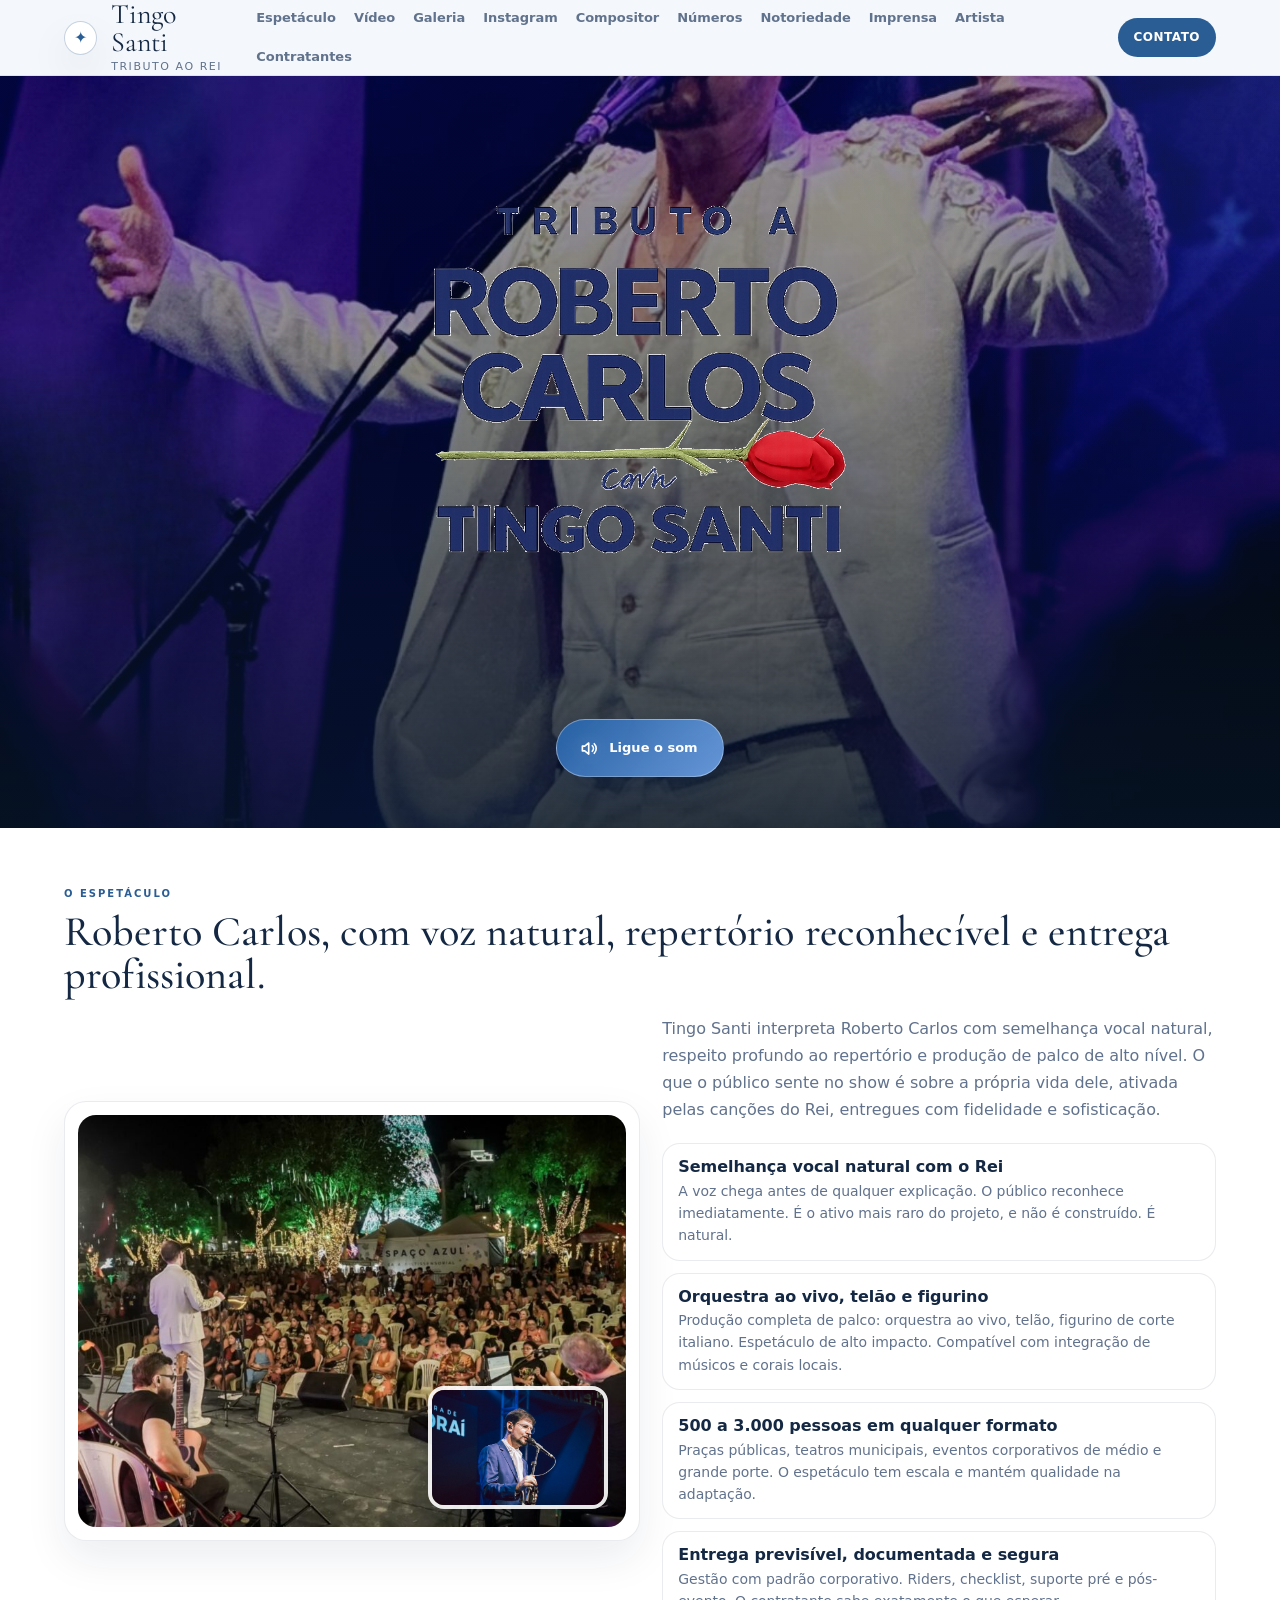
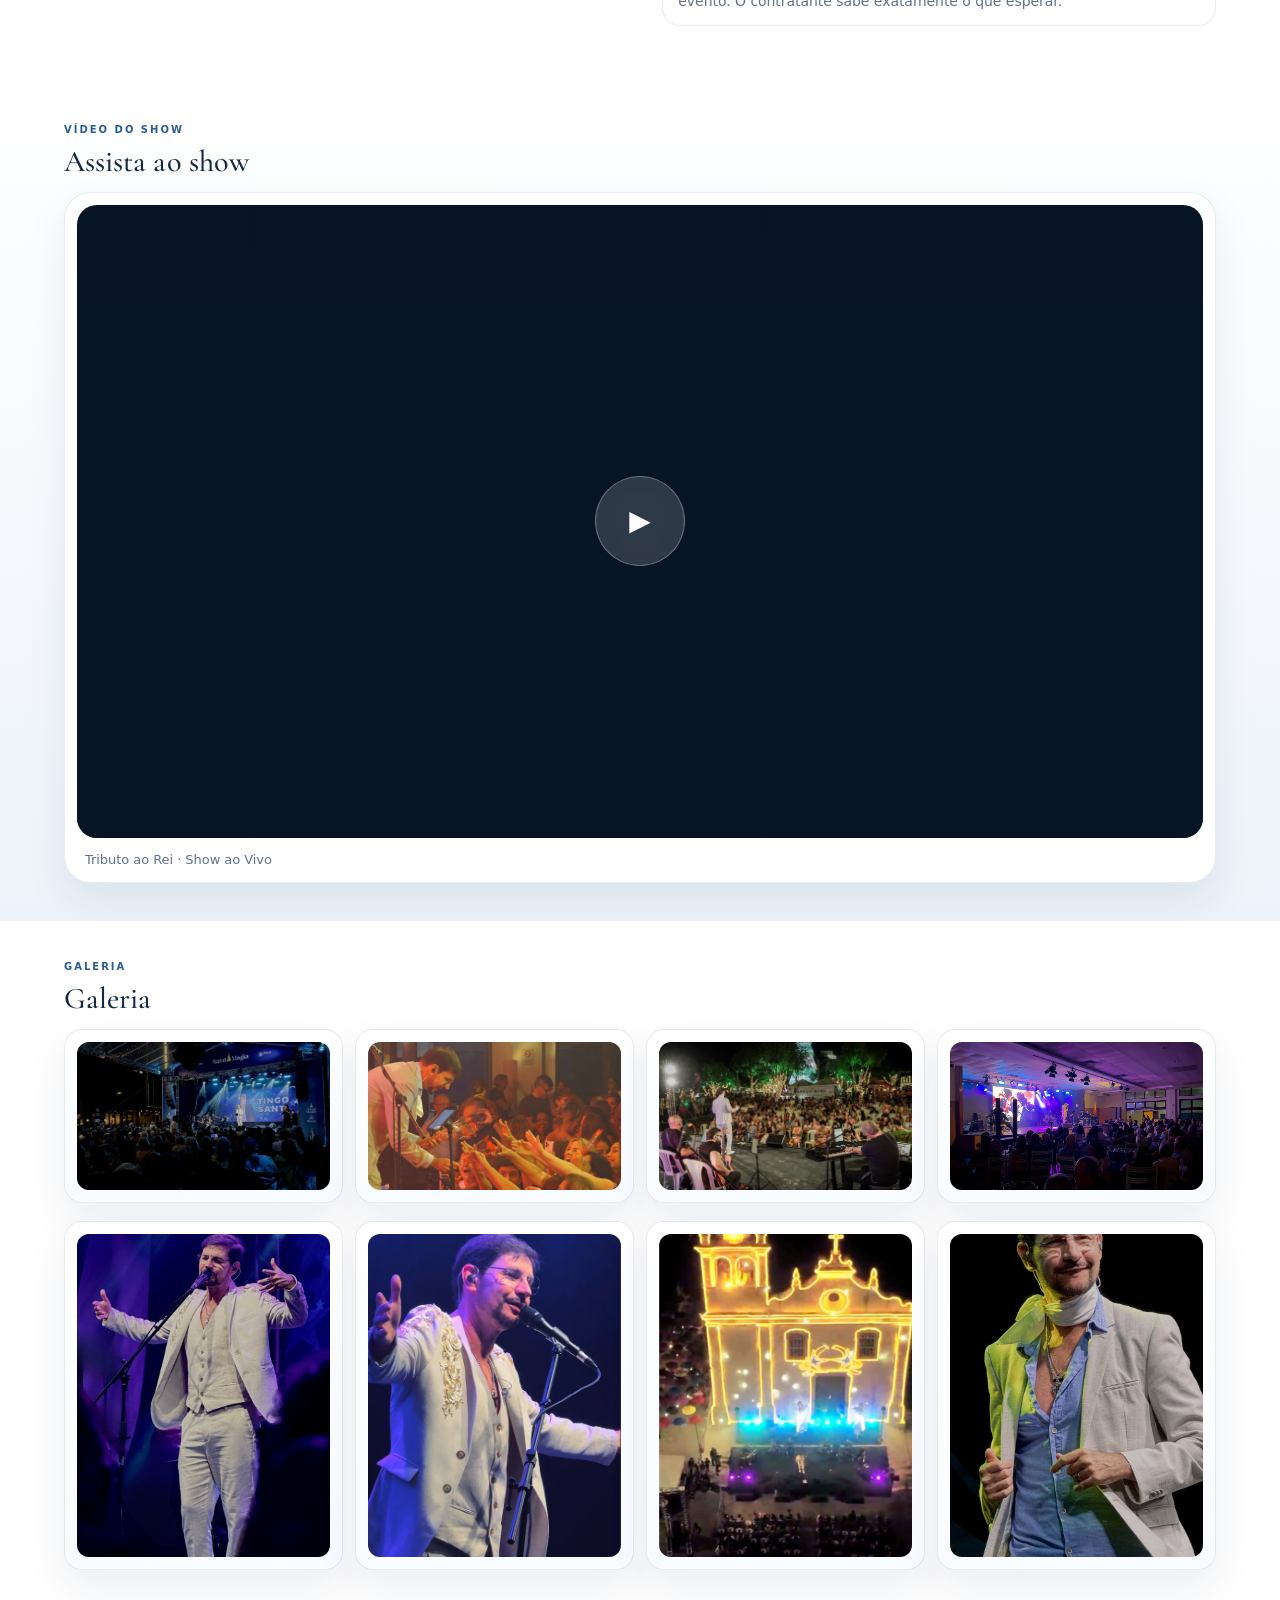
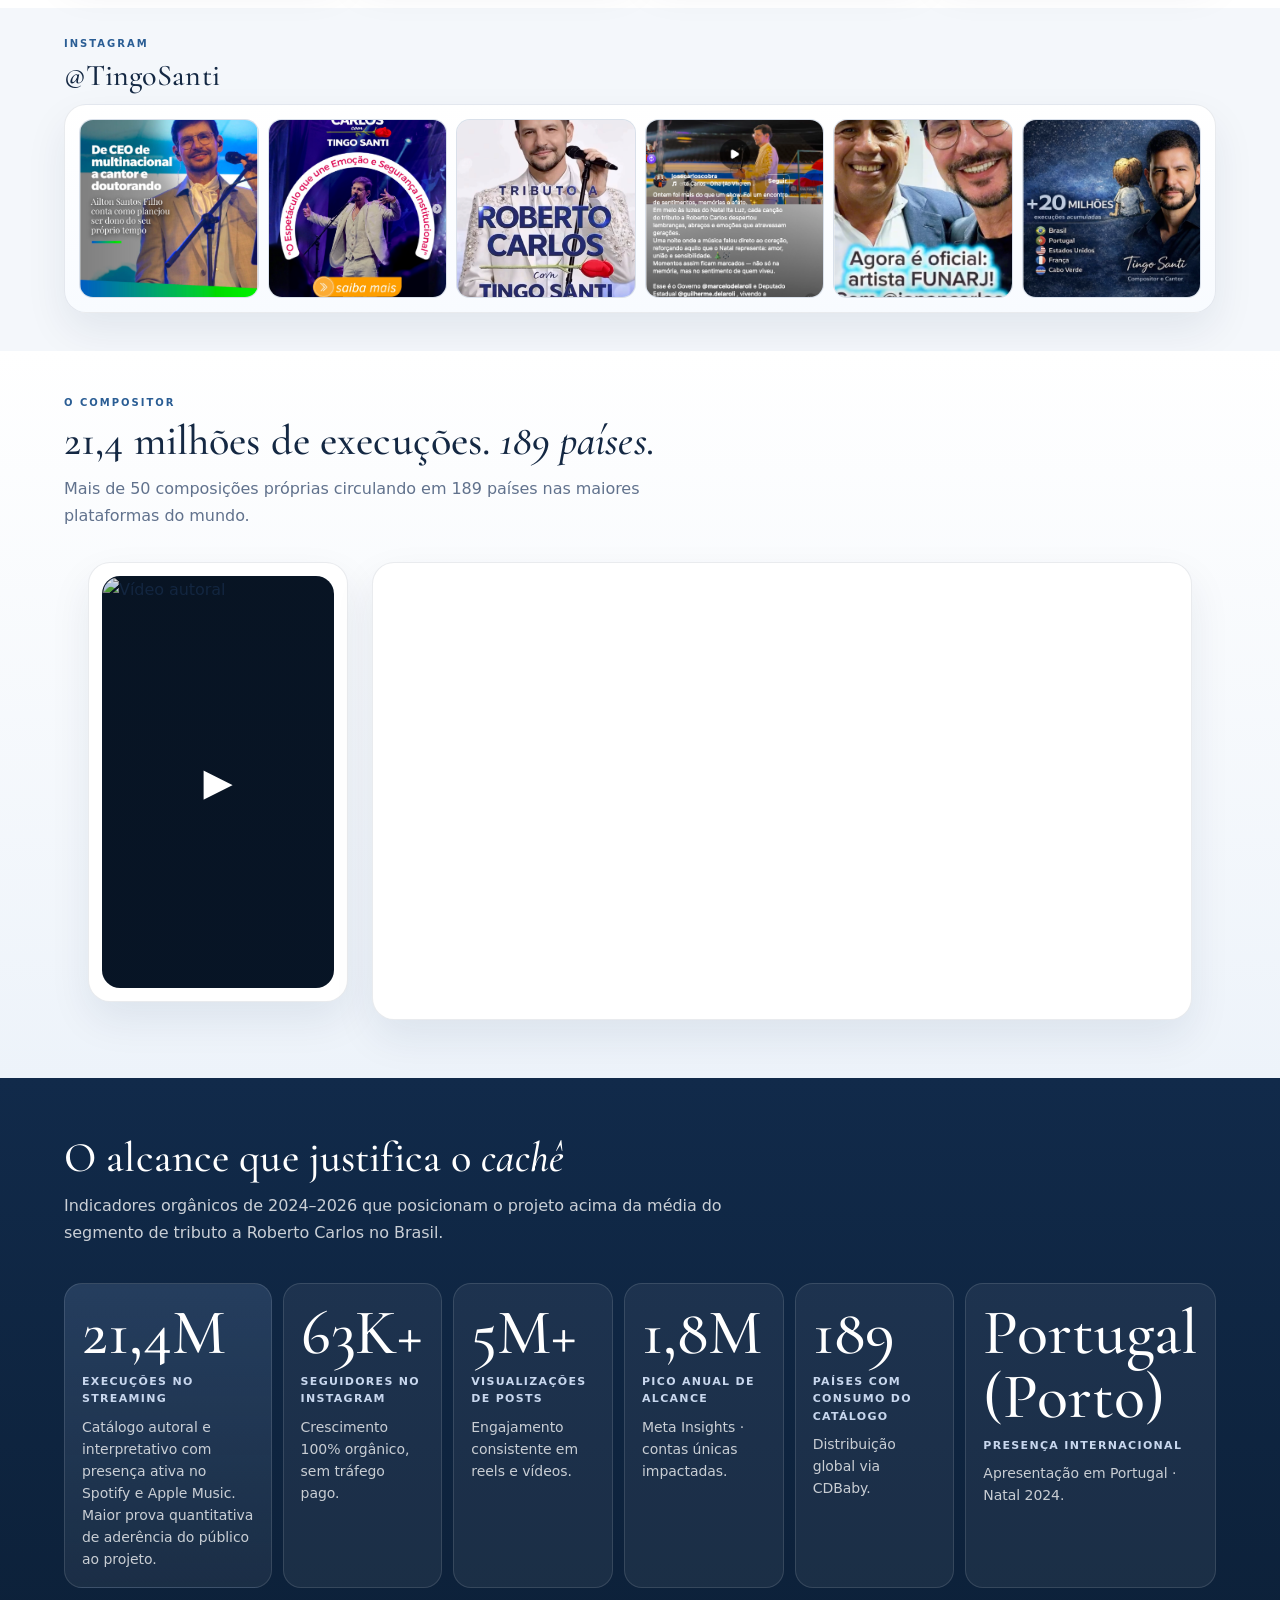
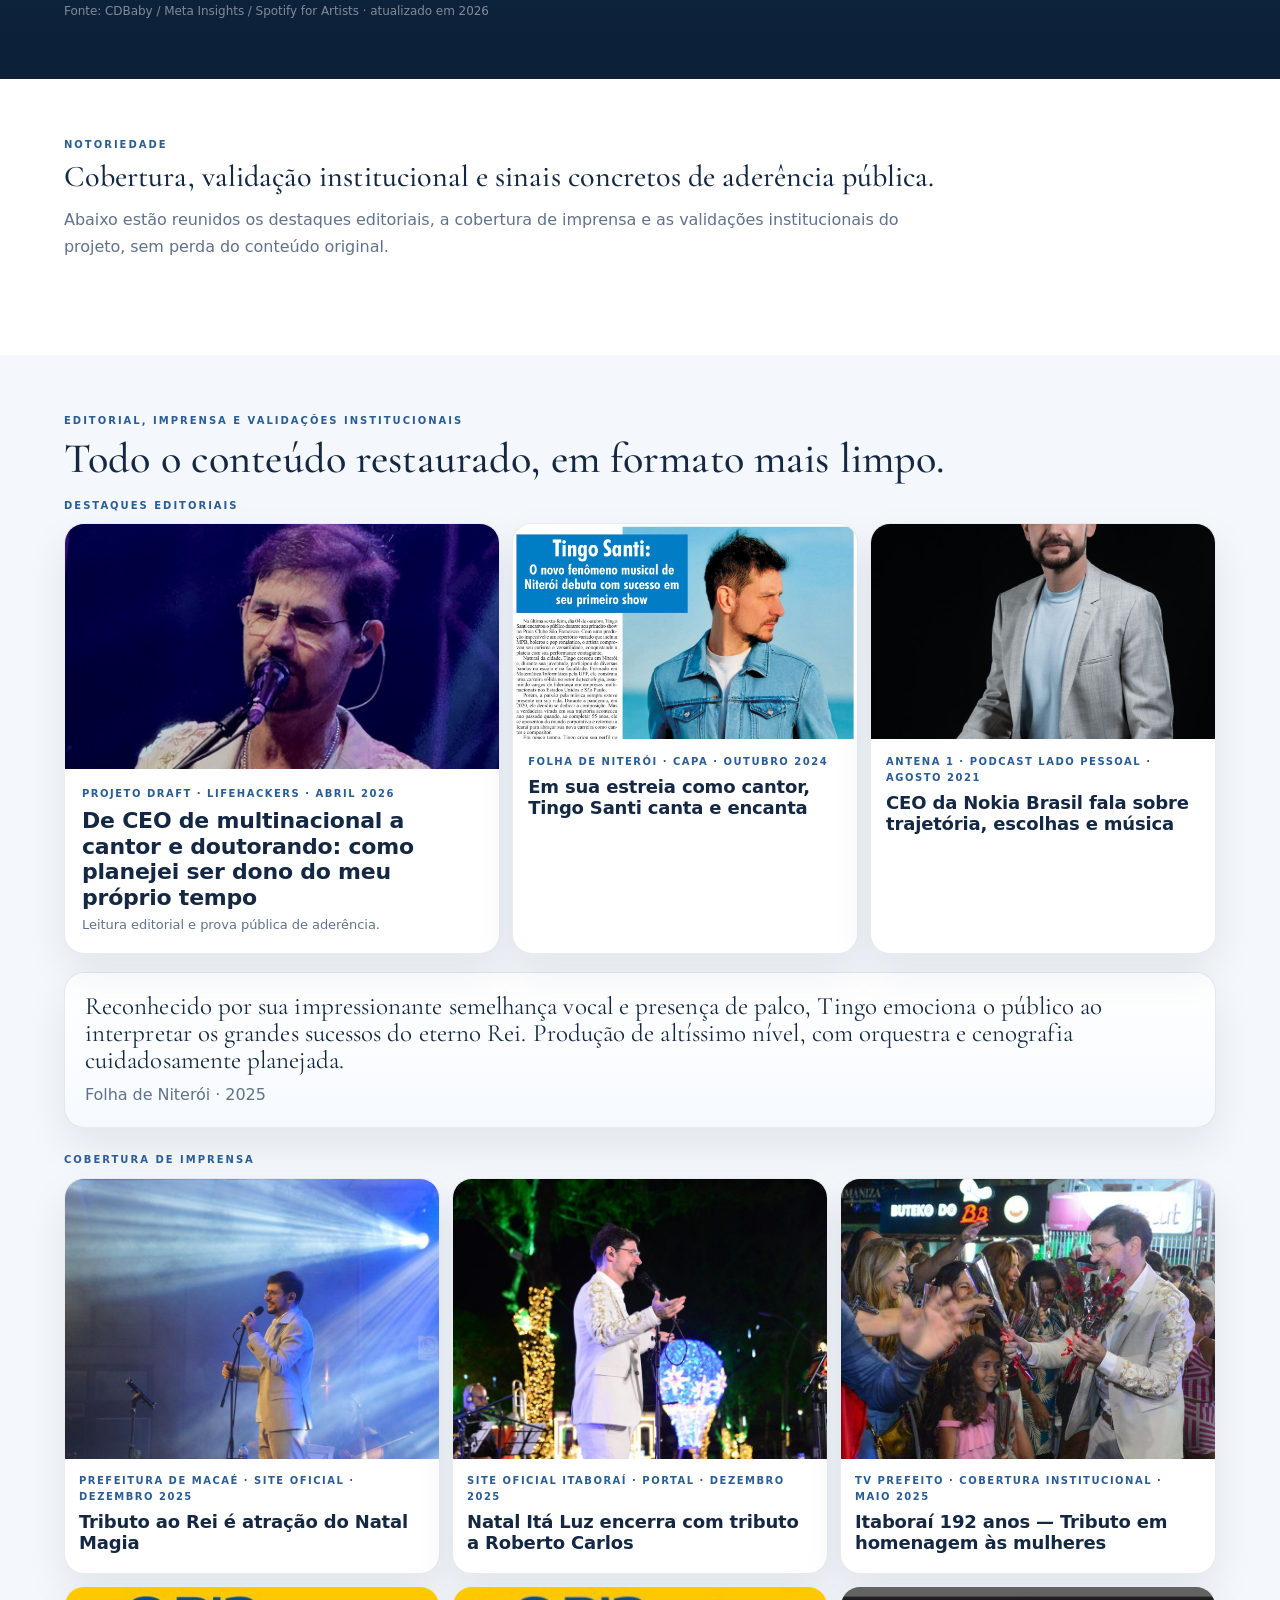
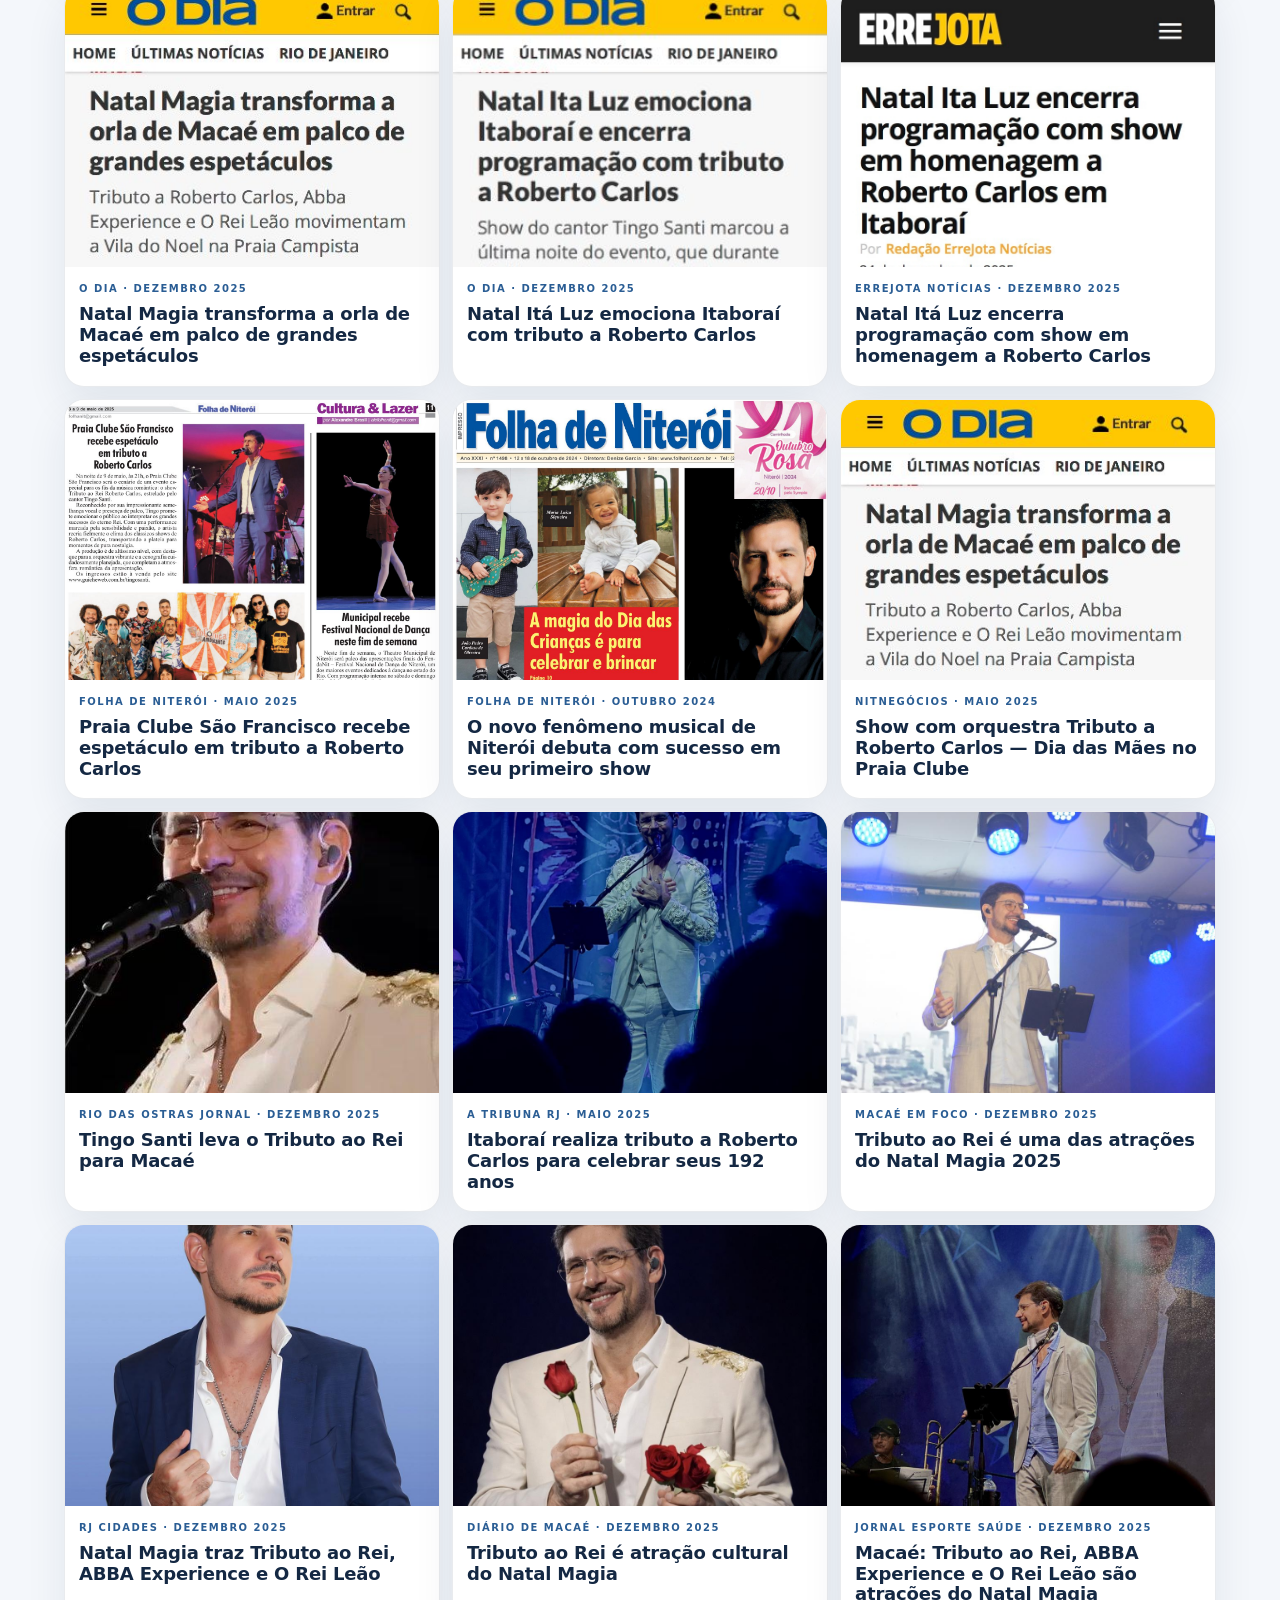
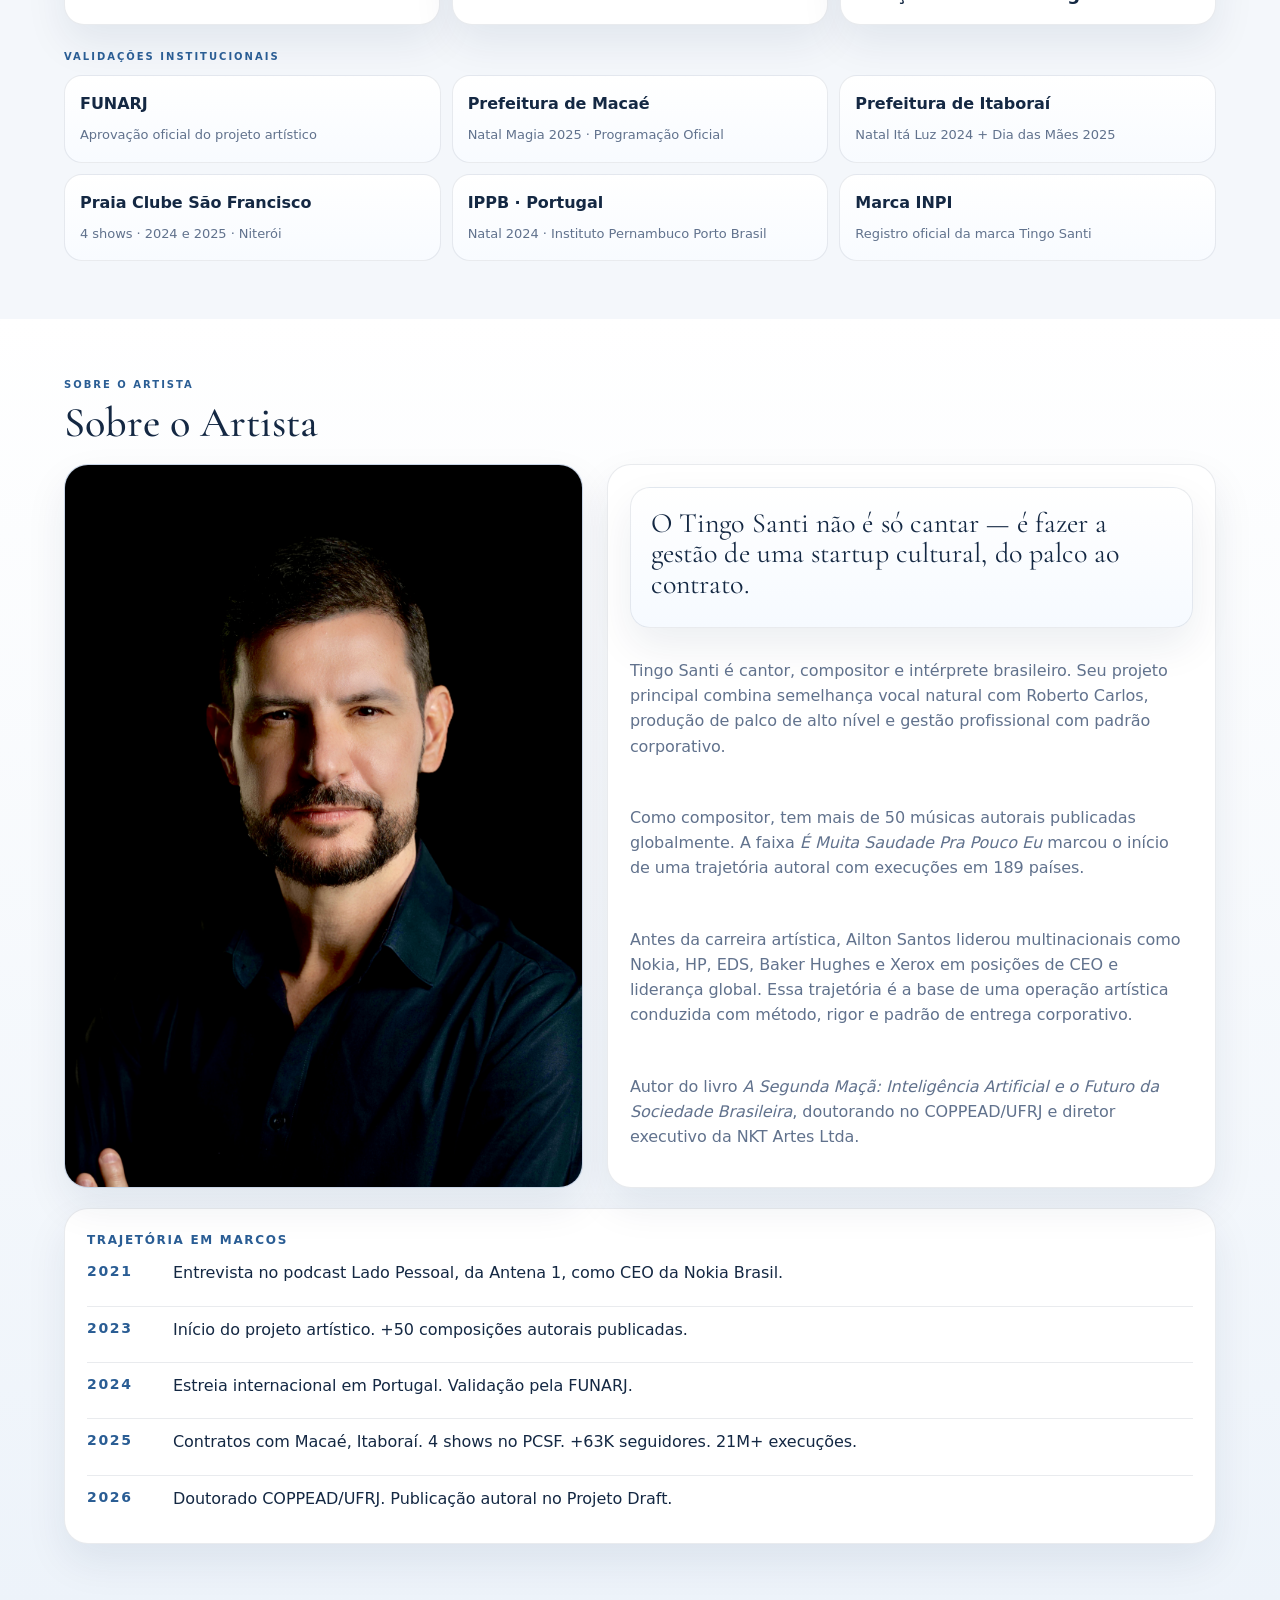
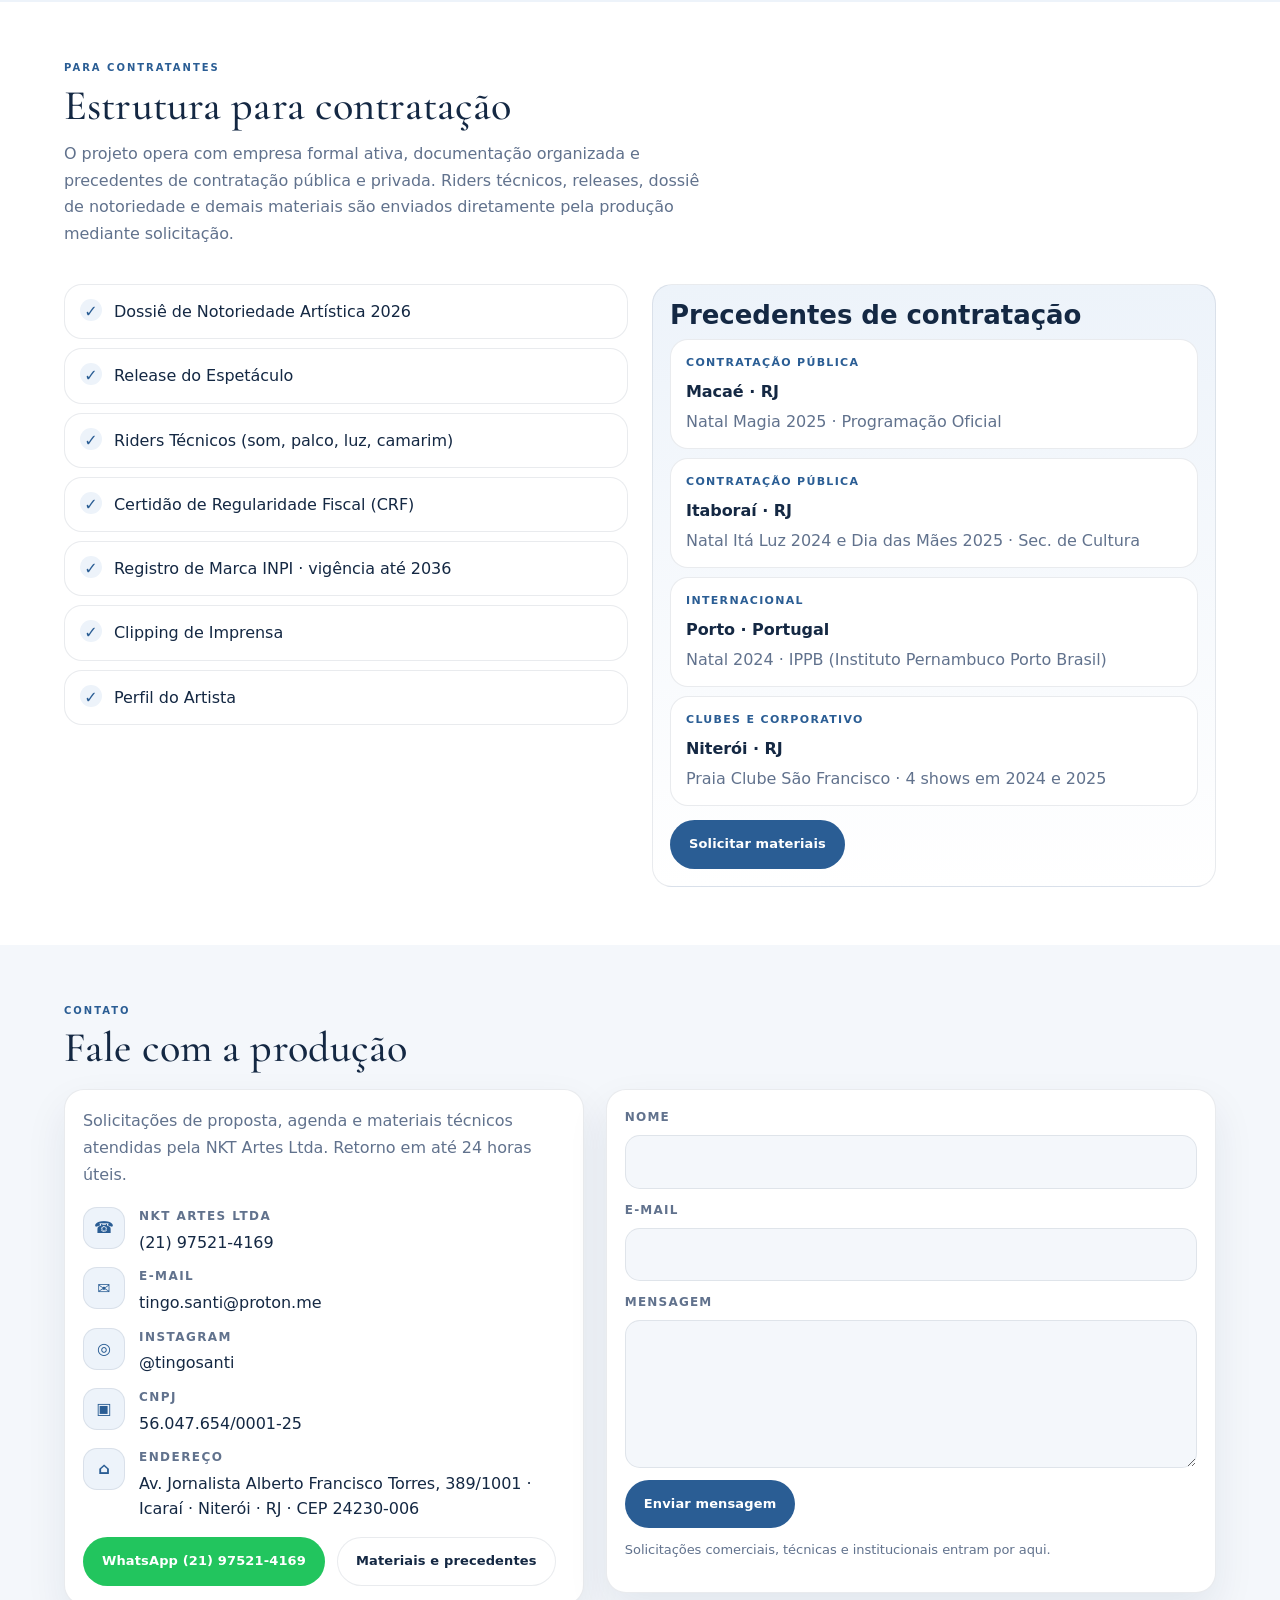
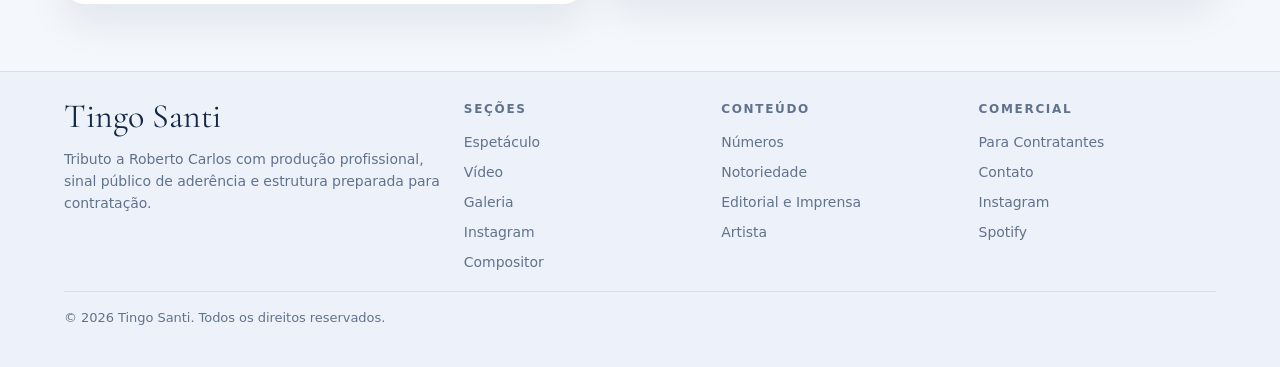
==== commit 88ae444f: "V7.1 - site completo com Formspree e GA4" ====
--- a/bkp/index.html
+++ b/bkp/index.html
@@ -2,1106 +2,971 @@
 <html lang="pt-BR">
 <head>
 <meta charset="UTF-8">
-<!-- Google tag (gtag.js) -->
-<script async src="https://www.googletagmanager.com/gtag/js?id=G-9T397607Z9"></script>
-<script>
-  window.dataLayer = window.dataLayer || [];
-  function gtag(){dataLayer.push(arguments);}
-  gtag('js', new Date());
-  gtag('config', 'G-9T397607Z9');
-</script>
 <meta name="viewport" content="width=device-width, initial-scale=1.0">
-<meta name="description" content="Tingo Santi canta Roberto Carlos – Espetáculo de tributo com orquestra ao vivo, fidelidade interpretativa e produção profissional. Contratação por prefeituras, fundações, Sescs e eventos corporativos.">
-<meta property="og:title" content="Tingo Santi – Tributo ao Rei · Roberto Carlos">
-<meta property="og:description" content="A obra de Roberto Carlos ao vivo — com voz natural, orquestra e emoção verdadeira.">
-<meta property="og:image" content="img/hero_principal.jpg">
-<title>Tingo Santi – Tributo ao Rei · Roberto Carlos</title>
-
-<script>
-  window.addEventListener('DOMContentLoaded', function() {
-    if (typeof SITE === 'undefined' || !SITE.analytics.googleAnalyticsId || SITE.analytics.googleAnalyticsId.includes('INSIRA')) return;
-    var s = document.createElement('script');
-    s.src = 'https://www.googletagmanager.com/gtag/js?id=' + SITE.analytics.googleAnalyticsId;
-    s.async = true;
-    document.head.appendChild(s);
-    window.dataLayer = window.dataLayer || [];
-    function gtag(){dataLayer.push(arguments);}
-    gtag('js', new Date());
-    gtag('config', SITE.analytics.googleAnalyticsId);
-    window._gtag = gtag;
-  });
-</script>
+<title>Tingo Santi · Tributo ao Rei</title>
+<meta name="description" content="Tingo Santi canta Roberto Carlos com produção de alto nível, prova social consistente e estrutura profissional para contratação pública, cultural e corporativa.">
 
 <link rel="preconnect" href="https://fonts.googleapis.com">
-<link href="https://fonts.googleapis.com/css2?family=Cormorant+Garamond:ital,wght@0,300;0,400;0,500;1,300;1,400;1,500&family=Outfit:wght@300;400;500;600&display=swap" rel="stylesheet">
+<link rel="preconnect" href="https://fonts.gstatic.com" crossorigin>
+<link href="https://fonts.googleapis.com/css2?family=Cormorant+Garamond:wght@400;500;600&family=Inter:wght@400;500;600;700&display=swap" rel="stylesheet">
+
 <style>
 :root{
-  --w:#ffffff; --off:#f5f7fc; --off2:#eaeff8;
-  --navy:#02091c; --blue:#0b3480; --bm:#174fba; --bl:#2e6dd4; --bx:#9bbde8;
-  --gold:#c9a55a;
-  --bfaint:rgba(11,52,128,.07); --bb:rgba(11,52,128,.14);
-  --t:#0c1830; --tm:#3a4a6b; --mu:#7a88a8;
-  --spotify:#1DB954;
-  --serif:'Cormorant Garamond',Georgia,serif;
-  --sans:'Outfit',system-ui,sans-serif;
-  --r:4px; --rl:12px; --nh:80px;
-  --max:1280px;
-}
-*,*::before,*::after{box-sizing:border-box;margin:0;padding:0}
-html{scroll-behavior:smooth;font-size:17px}
-body{font-family:var(--sans);background:var(--w);color:var(--t);line-height:1.65;overflow-x:hidden}
-img{display:block;max-width:100%}
-a{color:inherit;text-decoration:none}
-button{cursor:pointer;font-family:var(--sans)}
-
-/* ── NAV ── */
-#nav{position:fixed;top:0;left:0;right:0;height:var(--nh);display:flex;align-items:center;justify-content:space-between;padding:0 5vw;z-index:200;transition:all .4s;background:transparent}
-#nav.s{background:rgba(255,255,255,.97);backdrop-filter:blur(20px);border-bottom:1px solid var(--bb);box-shadow:0 2px 24px rgba(11,52,128,.06)}
-.nl{display:flex;gap:1.02rem;list-style:none}
-.nl a{font-size:.66rem;font-weight:500;letter-spacing:.11em;text-transform:uppercase;color:rgba(255,255,255,.85);transition:color .2s}
-#nav.s .nl a{color:var(--tm)}
-.nl a:hover{color:var(--bl) !important}
-.nc{padding:.55rem 1.1rem;border:1px solid rgba(255,255,255,.45);border-radius:var(--r);font-size:.68rem;font-weight:600;letter-spacing:.08em;text-transform:uppercase;color:#fff;background:transparent;transition:all .2s}
-#nav.s .nc{border-color:var(--bb);color:var(--blue)}
-.nc:hover{background:var(--blue);border-color:var(--blue);color:#fff !important}
-.ham{display:none;flex-direction:column;gap:5px;background:none;border:none;padding:4px}
-.ham span{display:block;width:22px;height:2px;background:#fff;transition:.3s}
-#nav.s .ham span{background:var(--t)}
-#mm{display:none;position:fixed;top:var(--nh);left:0;right:0;background:var(--w);border-bottom:1px solid var(--off2);padding:1.5rem 5vw 2rem;z-index:199;flex-direction:column;gap:1rem}
-#mm a{font-size:.9rem;font-weight:500;letter-spacing:.1em;text-transform:uppercase;color:var(--tm);padding:.5rem 0;border-bottom:1px solid var(--off2)}
-
-/* ── HERO ── */
-#hero{position:relative;width:100vw;height:100vh;min-height:640px;overflow:hidden;display:flex;align-items:center;justify-content:center;background:var(--navy)}
-.hbg{position:absolute;inset:0;z-index:0}
-.hfb{position:absolute;inset:0;background-size:cover;background-position:center 25%;z-index:0}
-.hbg iframe{position:absolute;inset:-10%;width:120%;height:120%;border:none;pointer-events:none;z-index:1}
-.hov{position:absolute;inset:0;z-index:2;background:linear-gradient(to bottom,rgba(2,9,28,.52) 0%,rgba(2,9,28,.22) 45%,rgba(2,9,28,.82) 100%)}
-.hc{position:relative;z-index:3;text-align:center;padding:0 5vw;max-width:940px;animation:fu 1.3s ease both}
-@keyframes fu{from{opacity:0;transform:translateY(48px)}to{opacity:1;transform:translateY(0)}}
-.htag{font-family:var(--serif);font-size:clamp(1.2rem,2.5vw,1.75rem);font-weight:300;font-style:italic;color:rgba(255,255,255,.86);margin-top:2.2rem;margin-bottom:2.6rem;line-height:1.42}
-.ha{display:flex;gap:1rem;justify-content:center;flex-wrap:wrap}
-.bpw{display:inline-block;padding:.95rem 2.2rem;background:var(--blue);color:#fff;border:none;border-radius:var(--r);font-size:.82rem;font-weight:600;letter-spacing:.13em;text-transform:uppercase;transition:all .2s;cursor:pointer}
-.bpw:hover{background:var(--bm);transform:translateY(-2px)}
-.bow{display:inline-block;padding:.95rem 2.2rem;border:1px solid rgba(255,255,255,.4);color:#fff;background:transparent;border-radius:var(--r);font-size:.82rem;font-weight:500;letter-spacing:.13em;text-transform:uppercase;transition:all .2s}
-.bow:hover{border-color:rgba(255,255,255,.8);background:rgba(255,255,255,.09)}
-.hscr{position:absolute;bottom:2.5rem;left:50%;transform:translateX(-50%);z-index:3;display:flex;flex-direction:column;align-items:center;gap:.5rem;animation:bob 2.5s ease-in-out infinite}
-.hscr span{font-size:.65rem;letter-spacing:.2em;text-transform:uppercase;color:rgba(255,255,255,.42)}
-.hscrl{width:1px;height:42px;background:linear-gradient(to bottom,rgba(255,255,255,.36),transparent)}
-@keyframes bob{0%,100%{transform:translateX(-50%) translateY(0)}50%{transform:translateX(-50%) translateY(8px)}}
-#soundBtn{position:absolute;bottom:2.5rem;right:2.5rem;z-index:5;width:54px;height:54px;border-radius:50%;background:rgba(255,255,255,.1);border:1px solid rgba(255,255,255,.35);backdrop-filter:blur(10px);color:#fff;font-size:1.2rem;cursor:pointer;transition:all .25s;display:none;align-items:center;justify-content:center}
-#soundBtn:hover{background:var(--blue);border-color:var(--blue);transform:scale(1.08)}
-#soundBtn.on{background:var(--blue);border-color:var(--blue)}
-
-/* ── SHARED ── */
-.sec{padding:clamp(5rem,9vw,9rem) 5vw}
-.sec-off{background:var(--off)}
-.sec-navy{background:var(--navy);color:#fff}
-.con{max-width:var(--max);margin:0 auto}
-.ey{display:flex;align-items:center;gap:.9rem;margin-bottom:1.1rem}
-.eyl{width:36px;height:1px;background:var(--bl);flex-shrink:0}
-.eys{font-size:.72rem;font-weight:600;letter-spacing:.2em;text-transform:uppercase;color:var(--blue)}
-.sec-navy .eys{color:var(--bx)}
-.sec-navy .eyl{background:var(--bx)}
-.sh{font-family:var(--serif);font-size:clamp(2.4rem,5vw,3.8rem);font-weight:400;line-height:1.06;color:var(--navy);margin-bottom:1.1rem}
-.sh em{font-style:italic;color:var(--blue)}
-.sec-navy .sh{color:#fff}
-.sec-navy .sh em{color:var(--bx)}
-.sl{font-size:1.05rem;font-weight:300;color:var(--tm);max-width:640px;line-height:1.82;margin-bottom:3rem}
-.sec-navy .sl{color:rgba(255,255,255,.72)}
-.bp{display:inline-block;padding:.9rem 2.2rem;background:var(--blue);color:#fff;border:none;border-radius:var(--r);font-size:.82rem;font-weight:600;letter-spacing:.12em;text-transform:uppercase;transition:all .2s;cursor:pointer}
-.bp:hover{background:var(--bm);transform:translateY(-2px)}
-.bout{display:inline-block;padding:.9rem 2.2rem;border:1px solid var(--bb);color:var(--blue);background:transparent;border-radius:var(--r);font-size:.82rem;font-weight:500;letter-spacing:.12em;text-transform:uppercase;transition:all .2s;cursor:pointer}
-.bout:hover{background:var(--bfaint);border-color:var(--blue)}
-
-/* ── SHOW ── */
-.sg{display:grid;grid-template-columns:1fr 1fr;gap:5.5rem;align-items:center}
-.sph{position:relative;aspect-ratio:3/2;border-radius:var(--rl);background-size:cover;background-position:left center;box-shadow:0 28px 64px rgba(11,52,128,.13);overflow:hidden}
-.spa{position:absolute;bottom:-2.5rem;right:-2.5rem;width:42%;aspect-ratio:3/4;border-radius:var(--rl);background-size:cover;background-position:center top;border:4px solid var(--w);box-shadow:0 16px 36px rgba(11,52,128,.15)}
-.sf{display:flex;flex-direction:column;gap:1.8rem;margin-top:2rem}
-.sfi{display:flex;gap:1.3rem;align-items:flex-start;padding-bottom:1.8rem;border-bottom:1px solid var(--off2)}
-.sfi:last-child{border-bottom:none}
-.sfd{width:8px;height:8px;border-radius:50%;background:var(--blue);flex-shrink:0;margin-top:9px}
-.sft{font-size:.96rem;font-weight:600;margin-bottom:.35rem;color:var(--navy)}
-.sfd2{font-size:.88rem;font-weight:300;color:var(--tm);line-height:1.68}
-
-/* ── COMPOSITOR ── */
-#compositor{background:linear-gradient(160deg,#eef3fb 0%,var(--off) 50%,#e8eef8 100%);position:relative;overflow:hidden}
-#compositor::before{content:"";position:absolute;top:0;left:0;right:0;height:3px;background:linear-gradient(to right,transparent,var(--blue),var(--bl),transparent)}
-.cmpg{display:grid;grid-template-columns:1fr 1fr;gap:4rem;align-items:center;margin-top:1rem}
-.cmpv{aspect-ratio:9/16;max-width:360px;margin:0 auto;background:#000;border-radius:var(--rl);overflow:hidden;box-shadow:0 28px 64px rgba(11,52,128,.18);position:relative}
-.cmpv iframe{width:100%;height:100%;border:none;display:block}
-.cmpr{display:flex;flex-direction:column;gap:1.8rem}
-.cmpdest{padding:1.5rem 1.7rem;border-left:3px solid var(--spotify);background:rgba(29,185,84,.07);border-radius:0 var(--r) var(--r) 0}
-.cmpdestl{font-size:.66rem;font-weight:700;letter-spacing:.2em;text-transform:uppercase;color:#15803d;margin-bottom:.5rem}
-.cmpdestt{font-family:var(--serif);font-size:1.5rem;font-weight:500;color:var(--navy);margin-bottom:.5rem;line-height:1.2}
-.cmpdestd{font-size:.92rem;font-weight:300;color:var(--tm);line-height:1.65}
-.cmpspot{border-radius:var(--rl);overflow:hidden;box-shadow:0 20px 48px rgba(11,52,128,.12)}
-.cmpspot iframe{width:100%;height:352px;border:none;display:block}
-.cmpnums{display:grid;grid-template-columns:repeat(4,1fr);gap:1rem;margin-top:2.5rem;padding-top:2.5rem;border-top:1px solid var(--bb)}
-.cmpnumi{text-align:center}
-.cmpnumn{font-family:var(--serif);font-size:clamp(1.6rem,2.6vw,2.1rem);font-weight:500;color:var(--blue);line-height:1;margin-bottom:.35rem}
-.cmpnuml{font-size:.65rem;font-weight:600;letter-spacing:.12em;text-transform:uppercase;color:var(--mu);line-height:1.4}
-.cmpcta{display:flex;gap:1rem;flex-wrap:wrap;margin-top:2rem}
-.cmpbtn{display:inline-flex;align-items:center;gap:.7rem;padding:.9rem 1.8rem;border-radius:var(--r);font-size:.82rem;font-weight:600;letter-spacing:.1em;text-transform:uppercase;transition:all .2s}
-.cmpbtn-spot{background:var(--spotify);color:#fff}
-.cmpbtn-spot:hover{background:#1ed760;transform:translateY(-2px)}
-.cmpbtn-ig{border:1px solid var(--bb);color:var(--blue)}
-.cmpbtn-ig:hover{border-color:var(--blue);background:rgba(11,52,128,.06)}
-
-/* ── VÍDEO — SIMPLIFICADO (1 video só) ── */
-.vf{position:relative;aspect-ratio:16/9;background:var(--navy);border-radius:var(--rl);overflow:hidden;cursor:pointer;max-width:1100px;margin:0 auto;box-shadow:0 30px 70px rgba(11,52,128,.14)}
-.vft{position:absolute;inset:0;background-image:url('https://img.youtube.com/vi/M7ehpNbIbUY/maxresdefault.jpg');background-size:cover;background-position:center;transition:transform .4s}
-.vf:hover .vft{transform:scale(1.03)}
-.vfo{position:absolute;inset:0;background:rgba(2,9,28,.38);display:flex;flex-direction:column;align-items:center;justify-content:center;gap:1.1rem}
-.vpb{width:84px;height:84px;border-radius:50%;border:2px solid rgba(255,255,255,.6);background:rgba(11,52,128,.36);display:flex;align-items:center;justify-content:center;color:#fff;font-size:1.9rem;transition:all .2s}
-.vf:hover .vpb{background:var(--blue);border-color:#fff}
-.vft2{font-family:var(--serif);font-size:1.35rem;font-weight:400;color:#fff;text-align:center;padding:0 2rem}
-.vf iframe{position:absolute;inset:0;width:100%;height:100%;border:none}
-
-/* ── INSTAGRAM ── */
-.igwrap{max-width:760px;margin:0 auto}
-.ighead{display:flex;align-items:end;justify-content:space-between;gap:1rem;margin-bottom:1.2rem}
-.igey{font-size:.7rem;font-weight:700;letter-spacing:.18em;text-transform:uppercase;color:var(--mu)}
-.ighandle{font-family:var(--serif);font-size:clamp(1.6rem,3vw,2.2rem);font-weight:500;color:var(--navy);line-height:1}
-.igwidgetwrap{max-width:760px;margin:0 auto}
-.igwidgetwrap behold-widget{display:block;width:100%}
-.iggrid{display:grid;grid-template-columns:repeat(3,1fr);gap:10px}
-.igcard{position:relative;display:block;aspect-ratio:1/1;border-radius:10px;overflow:hidden;background:var(--off2);box-shadow:0 10px 24px rgba(11,52,128,.08)}
-.igcard img{width:100%;height:100%;object-fit:cover;display:block;transition:transform .25s ease}
-.igcard:hover img{transform:scale(1.03)}
-.igcard::after{content:'↗';position:absolute;right:8px;bottom:8px;width:26px;height:26px;border-radius:999px;background:rgba(2,9,28,.52);backdrop-filter:blur(8px);display:flex;align-items:center;justify-content:center;color:#fff;font-size:.78rem}
-.igempty{padding:1rem 1.1rem;border:1px dashed var(--bb);border-radius:10px;color:var(--tm);font-size:.9rem;background:var(--w)}
-
-/* ── GALERIA — Mosaico corrigido ── */
-.gm{columns:3;column-gap:10px;margin-top:2rem}
-.gi{break-inside:avoid;margin-bottom:10px;border-radius:var(--r);overflow:hidden;display:block}
-.gi img{width:100%;display:block;border-radius:var(--r);transition:transform .3s,box-shadow .3s}
-.gi img:hover{transform:scale(1.02);box-shadow:0 14px 36px rgba(11,52,128,.18)}
-
-/* ── NÚMEROS ── */
-#numeros{background:var(--navy);color:#fff;position:relative;overflow:hidden}
-#numeros::before{content:"";position:absolute;top:0;left:0;right:0;height:1px;background:linear-gradient(to right,transparent,var(--bl),transparent)}
-#numeros::after{content:"";position:absolute;bottom:0;left:0;right:0;height:1px;background:linear-gradient(to right,transparent,var(--bl),transparent)}
-.numh{text-align:center;margin-bottom:4rem;max-width:720px;margin-left:auto;margin-right:auto}
-.numht{font-family:var(--serif);font-size:clamp(2.2rem,4.4vw,3.4rem);font-weight:400;line-height:1.1;color:#fff;margin-bottom:1.3rem}
-.numht em{font-style:italic;color:var(--bx)}
-.numhs{font-size:1rem;font-weight:300;color:rgba(255,255,255,.7);line-height:1.78}
-.numg{display:grid;grid-template-columns:repeat(12,1fr);gap:1.5rem;max-width:1100px;margin:0 auto 3rem}
-.numc{padding:2rem 1.8rem;border-radius:var(--rl);background:rgba(255,255,255,.04);border:1px solid rgba(255,255,255,.1);transition:all .3s}
-.numc:hover{border-color:var(--bl);background:rgba(46,109,212,.08);transform:translateY(-3px)}
-.numc.hero{grid-column:span 12;text-align:center;padding:3rem 2rem;background:linear-gradient(135deg,rgba(46,109,212,.12) 0%,rgba(11,52,128,.05) 100%);border-color:rgba(46,109,212,.35)}
-.numc.hero .numn{font-size:clamp(4.5rem,10vw,7rem);color:#fff}
-.numc.hero .numl{font-size:1rem;letter-spacing:.16em;margin-top:.5rem;color:var(--bx)}
-.numc.hero .numd{max-width:540px;margin:1.3rem auto 0;font-size:.96rem;line-height:1.7}
-.numc.m{grid-column:span 4}
-.numc.s{grid-column:span 6}
-.numn{font-family:var(--serif);font-size:clamp(2.8rem,5vw,3.8rem);font-weight:400;color:#fff;line-height:1;margin-bottom:.55rem;letter-spacing:-.01em}
-.numl{font-size:.72rem;font-weight:600;letter-spacing:.14em;text-transform:uppercase;color:var(--bx);margin-bottom:.8rem;line-height:1.4}
-.numd{font-size:.84rem;font-weight:300;color:rgba(255,255,255,.65);line-height:1.65}
-.numrod{text-align:center;font-size:.7rem;font-weight:500;letter-spacing:.14em;text-transform:uppercase;color:rgba(255,255,255,.35);padding-top:2.5rem;border-top:1px solid rgba(255,255,255,.08);max-width:600px;margin:0 auto}
-
-/* ── NOTORIEDADE / IMPRENSA ── */
-.vlogos{display:flex;flex-wrap:wrap;gap:0;align-items:center;justify-content:space-between;padding:1.5rem 0;margin-bottom:3.5rem;border-top:1px solid var(--bb);border-bottom:1px solid var(--bb)}
-.vlogo{flex:1;min-width:130px;text-align:center;padding:.6rem 1rem;font-family:var(--serif);font-size:1.2rem;font-weight:500;color:var(--navy);letter-spacing:.02em;border-right:1px solid var(--bb);transition:opacity .2s}
-.vlogo:last-child{border-right:none}
-.vlogo:hover{color:var(--blue)}
-.vlogo-sub{display:block;font-family:var(--sans);font-size:.62rem;font-weight:500;letter-spacing:.15em;text-transform:uppercase;color:var(--mu);margin-top:.2rem}
-
-.pgrid2{display:grid;grid-template-columns:repeat(12,1fr);gap:1.6rem;margin-bottom:4rem}
-.pcard{position:relative;border-radius:var(--rl);overflow:hidden;background:var(--navy);cursor:pointer;transition:all .3s;border:1px solid transparent;text-decoration:none;display:block}
-.pcard:hover{transform:translateY(-5px);box-shadow:0 24px 56px rgba(11,52,128,.28);border-color:var(--bl)}
-.pcard-img{aspect-ratio:4/3;background-size:cover;position:relative}
-.pcard-ov{position:absolute;inset:0;background:linear-gradient(to bottom,rgba(2,9,28,.05) 0%,rgba(2,9,28,.35) 50%,rgba(2,9,28,.97) 100%)}
-.pcard-body{position:absolute;bottom:0;left:0;right:0;padding:1.6rem 1.4rem;color:#fff;z-index:2}
-.pcard-vc{display:inline-block;padding:.3rem .75rem;background:var(--blue);border-radius:var(--r);font-size:.63rem;font-weight:700;letter-spacing:.15em;text-transform:uppercase;margin-bottom:.8rem}
-.pcard-vc.featured{background:var(--gold)}
-.pcard-mh{font-family:var(--serif);font-size:1.15rem;font-weight:500;line-height:1.25;color:#fff;margin-bottom:.5rem}
-.pcard-dt{font-size:.7rem;font-weight:500;letter-spacing:.1em;text-transform:uppercase;color:rgba(255,255,255,.6)}
-.pcard-link{position:absolute;top:1rem;right:1rem;z-index:3;width:32px;height:32px;border-radius:50%;background:rgba(255,255,255,.15);backdrop-filter:blur(10px);display:flex;align-items:center;justify-content:center;color:#fff;font-size:.85rem}
-.pcard.sz-l{grid-column:span 12}
-.pcard.sz-l .pcard-img{aspect-ratio:21/9}
-.pcard.sz-l .pcard-mh{font-size:2rem;line-height:1.15}
-.pcard.sz-l .pcard-ov{background:linear-gradient(to bottom,rgba(2,9,28,0) 0%,rgba(2,9,28,0) 45%,rgba(2,9,28,.55) 75%,rgba(2,9,28,.92) 100%)}
-.pcard.sz-m{grid-column:span 6}
-.pcard.sz-m .pcard-img{aspect-ratio:4/3}
-.pcard.sz-m .pcard-mh{font-size:1.3rem}
-.pcard.sz-s{grid-column:span 4}
-.pcard.sz-s .pcard-img{aspect-ratio:4/3;background-size:cover}
-.pcard.sz-s .pcard-body{position:absolute;bottom:0;left:0;right:0;padding:1.2rem 1.2rem;color:#fff;z-index:2}
-.pcard.sz-s .pcard-vc{background:rgba(255,255,255,.15);backdrop-filter:blur(8px);color:#fff}
-.pcard.sz-s .pcard-mh{font-size:.95rem;line-height:1.3}
-.pcard.sz-s .pcard-ov{display:block}
-.pblocks{display:block}
-.pblock{margin-bottom:5rem}
-.pblock-h{font-size:.75rem;font-weight:700;letter-spacing:.2em;text-transform:uppercase;color:var(--blue);margin-bottom:2rem;padding-bottom:1rem;border-bottom:2px solid var(--bb)}
-.pblock-official .pblock-h{color:var(--gold);border-bottom-color:rgba(201,165,90,.3)}
-.pblock-official .pblock-h::before{content:"★ ";margin-right:.4rem}
-.pblock-official{background:linear-gradient(135deg,#fdf8ef 0%,#fffdf7 100%);border:1px solid rgba(201,165,90,.25);border-radius:var(--rl);padding:2.5rem;margin-bottom:5rem}
-.pcard-official{border-left:3px solid var(--gold) !important}
-.pcard-official .pcard-vc{background:var(--gold) !important;color:#fff}
-.pcard-official .pcard-mh{font-size:1.4rem}
-.pcard-official .pcard-ov{background:linear-gradient(to bottom,rgba(2,9,28,0) 0%,rgba(2,9,28,0) 40%,rgba(2,9,28,.6) 75%,rgba(2,9,28,.95) 100%)}
-
-.presq{max-width:920px;margin:0 auto 4rem;padding:3rem 3rem 3rem 5rem;position:relative;background:var(--navy);border-radius:var(--rl);color:#fff;overflow:hidden}
-.presq-mark{position:absolute;top:1rem;left:2rem;font-family:var(--serif);font-size:7rem;line-height:1;color:var(--bl);font-style:italic}
-.presq-text{font-family:var(--serif);font-size:1.6rem;font-weight:400;font-style:italic;line-height:1.4;color:#fff;margin-bottom:1.2rem;position:relative;z-index:1}
-.presq-src{font-size:.75rem;font-weight:600;letter-spacing:.14em;text-transform:uppercase;color:var(--bx);position:relative;z-index:1}
-
-.vinst{padding:3rem 0 5rem;border-top:1px solid var(--bb);text-align:center}
-.vinst-title{font-size:.72rem;font-weight:700;letter-spacing:.2em;text-transform:uppercase;color:var(--mu);margin-bottom:2rem}
-.vinst-grid{display:grid;grid-template-columns:repeat(auto-fit,minmax(220px,1fr));gap:1rem;max-width:1100px;margin:0 auto}
-.vinst-card{padding:1.6rem 1.3rem;background:var(--w);border:1px solid var(--off2);border-radius:var(--rl);transition:all .2s;text-align:left}
-.vinst-card:hover{border-color:var(--bl);box-shadow:0 10px 28px rgba(11,52,128,.1)}
-.vinst-ico{font-size:1.15rem;margin-bottom:.6rem;color:var(--blue);font-weight:700}
-.vinst-ttl{font-size:.9rem;font-weight:600;color:var(--navy);margin-bottom:.3rem;line-height:1.3}
-.vinst-sub{font-size:.78rem;color:var(--tm);line-height:1.55}
-
-/* ── CONTRATANTES ── */
-.cblock{display:grid;grid-template-columns:1fr 1fr;gap:4rem;align-items:start}
-.cdocs{list-style:none;display:flex;flex-direction:column;gap:.8rem}
-.cdocs li{display:flex;gap:.85rem;align-items:flex-start;font-size:.92rem;font-weight:300;color:var(--tm);line-height:1.5}
-.cdocs li::before{content:'✓';color:var(--blue);font-weight:600;flex-shrink:0;margin-top:.05rem}
-.cprec{display:flex;flex-direction:column;gap:1rem;margin-top:2rem}
-.cpcard{padding:1.3rem 1.5rem;border:1px solid var(--off2);border-radius:var(--r);background:var(--w);border-left:3px solid var(--blue)}
-.cpcat{font-size:.66rem;font-weight:700;letter-spacing:.2em;text-transform:uppercase;color:var(--gold);margin-bottom:.45rem}
-.cpmun{font-size:.9rem;font-weight:700;letter-spacing:.1em;text-transform:uppercase;color:var(--blue);margin-bottom:.3rem}
-.cpev{font-size:.9rem;font-weight:300;color:var(--tm);line-height:1.5}
-
-/* ── SOBRE ── */
-.sgr{display:grid;grid-template-columns:1fr 1.3fr;gap:6rem;align-items:center}
-.sphoto{aspect-ratio:3/4;border-radius:var(--rl);background-size:cover;background-position:center top;box-shadow:0 24px 56px rgba(11,52,128,.12)}
-.squote{margin-top:2rem;padding:1.8rem;border-left:3px solid var(--blue);background:var(--off);border-radius:0 var(--r) var(--r) 0}
-.sqt{font-family:var(--serif);font-size:1.1rem;font-style:italic;font-weight:300;color:var(--navy);line-height:1.55;margin-bottom:.5rem}
-.sqa{font-size:.7rem;font-weight:600;letter-spacing:.12em;text-transform:uppercase;color:var(--blue)}
-.smil{display:grid;grid-template-columns:1fr 1fr;gap:1rem;margin-top:2.5rem}
-.smilc{padding:1.3rem;border-left:3px solid var(--blue);background:var(--off);border-radius:0 var(--r) var(--r) 0}
-.smily{font-family:var(--serif);font-size:1.5rem;color:var(--blue);margin-bottom:.2rem}
-.smild{font-size:.83rem;color:var(--tm)}
-
-/* ── CTA BAND ── */
-.band{background:var(--off);border-top:1px solid var(--off2);border-bottom:1px solid var(--off2);padding:5rem 5vw;text-align:center}
-.bant{font-family:var(--serif);font-size:clamp(2rem,3.8vw,3.1rem);font-weight:400;color:var(--navy);margin-bottom:1rem}
-.bans{font-size:1rem;font-weight:300;color:var(--tm);max-width:500px;margin:0 auto 2.5rem;line-height:1.8}
-.bana{display:flex;gap:1rem;justify-content:center;flex-wrap:wrap}
-
-/* ── CONTATO ── */
-.csp{display:grid;grid-template-columns:1fr 1fr;gap:5.5rem;align-items:start}
-.cit{display:flex;gap:1.2rem;align-items:flex-start;margin-bottom:2rem}
-.cic{width:44px;height:44px;flex-shrink:0;border:1px solid var(--bb);border-radius:var(--r);display:flex;align-items:center;justify-content:center;color:var(--blue);font-size:1rem;background:var(--off)}
-.cil{font-size:.7rem;font-weight:600;letter-spacing:.12em;text-transform:uppercase;color:var(--mu);margin-bottom:.3rem}
-.civ{font-size:.98rem;font-weight:400;color:var(--navy)}
-.whatsapp-btn{display:flex;align-items:center;gap:.85rem;padding:1rem 1.8rem;background:#25D366;color:#fff;border-radius:var(--r);font-size:.9rem;font-weight:600;letter-spacing:.06em;transition:all .2s;margin-top:.5rem;width:fit-content}
-.whatsapp-btn:hover{background:#1ebe5a;transform:translateY(-2px)}
-.whatsapp-icon{width:22px;height:22px;fill:#fff}
-.ff{margin-bottom:1.2rem}
-.fl{display:block;font-size:.72rem;font-weight:600;letter-spacing:.12em;text-transform:uppercase;color:var(--mu);margin-bottom:.5rem}
-.fi,.fsl,.ft{width:100%;padding:.95rem 1.1rem;border:1px solid var(--off2);border-radius:var(--r);font-family:var(--sans);font-size:.95rem;color:var(--t);background:var(--w);outline:none;transition:border-color .2s}
-.fi:focus,.fsl:focus,.ft:focus{border-color:var(--blue)}
-.ft{resize:vertical;min-height:120px}
-.fmsg{margin-top:1.2rem;padding:1.1rem 1.3rem;border:1px solid var(--bb);border-radius:var(--r);background:var(--bfaint);color:var(--blue);font-size:.9rem;display:none}
-
-/* ── FOOTER ── */
-footer{background:var(--navy);color:#fff;padding:4.5rem 5vw 2.5rem}
-.fg{display:grid;grid-template-columns:2.2fr 1fr 1fr 1fr;gap:3.5rem;max-width:var(--max);margin:0 auto 3rem}
-.ftag{font-size:.88rem;font-weight:300;color:rgba(255,255,255,.46);line-height:1.7;max-width:280px;margin-top:1rem}
-.fct{font-size:.7rem;font-weight:700;letter-spacing:.18em;text-transform:uppercase;color:var(--bx);margin-bottom:1.4rem}
-.fl2{list-style:none;display:flex;flex-direction:column;gap:.7rem}
-.fl2 a{font-size:.88rem;font-weight:300;color:rgba(255,255,255,.5);transition:color .2s}
-.fl2 a:hover{color:#fff}
-.fb{max-width:var(--max);margin:0 auto;padding-top:2rem;border-top:1px solid rgba(255,255,255,.07);display:flex;justify-content:space-between;align-items:center;flex-wrap:wrap;gap:1rem}
-.fleg{font-size:.8rem;color:rgba(255,255,255,.3)}
-.fso{display:flex;gap:.7rem}
-.sl2{width:38px;height:38px;border:1px solid rgba(255,255,255,.1);border-radius:var(--r);display:flex;align-items:center;justify-content:center;color:rgba(255,255,255,.4);font-size:.82rem;transition:all .2s}
-.sl2:hover{border-color:var(--bx);color:#fff}
-
-/* ── RESPONSIVE ── */
-@media(max-width:1024px){
-  .sg,.sgr,.csp,.cblock,.cmpg{grid-template-columns:1fr;gap:3.5rem}
-  .fg{grid-template-columns:1fr 1fr}
-  .spa{display:none}
-  .gm{columns:2}
-  .pcard.sz-l,.pcard.sz-m{grid-column:span 6}
-  .pcard.sz-s{grid-column:span 6}
-  .vlogos{flex-direction:column;gap:0}
-  .vlogo{border-right:none;border-bottom:1px solid var(--bb);width:100%;padding:1rem}
-  .vlogo:last-child{border-bottom:none}
-  .numc.m{grid-column:span 6}
-  .numc.s{grid-column:span 6}
-}
-@media(max-width:768px){
-  html{font-size:16px}
-  .nl,.nc{display:none}
-  .ham{display:flex}
-  #mm.o{display:flex}
-  .gm{columns:1}
-  .gi,.gi.wide{display:block}
-  .gi.tall{display:block}
-  .fg{grid-template-columns:1fr}
-  .smil{grid-template-columns:1fr}
-  .cmpnums{grid-template-columns:repeat(2,1fr)}
-  .pcard.sz-l,.pcard.sz-m,.pcard.sz-s{grid-column:span 12}
-  .presq{padding:2.5rem 1.8rem 2rem 1.8rem}
-  .presq-mark{top:.5rem;left:1rem;font-size:5rem}
-  .presq-text{font-size:1.2rem}
-  .numc.m,.numc.s{grid-column:span 12}
-  #soundBtn{bottom:1.2rem;right:1.2rem;width:46px;height:46px}
-  .iggrid{gap:8px}
+  --bg:#f4f7fb;
+  --surface:#ffffff;
+  --surface-2:#edf3fa;
+  --surface-3:#e5edf8;
+  --ink:#142843;
+  --muted:#61728d;
+  --line:rgba(20,40,67,.09);
+  --line-strong:rgba(20,40,67,.16);
+  --navy:#17365e;
+  --blue:#2a5d94;
+  --blue-2:#4b79af;
+  --blue-3:#dbe8f8;
+  --accent:#8fb0d7;
+  --max:1200px;
+  --radius:20px;
+  --radius-sm:12px;
+  --shadow:0 18px 42px rgba(15,39,72,.08);
+  --serif:"Cormorant Garamond", Georgia, serif;
+  --sans:"Inter", system-ui, sans-serif;
+  --nav-h:76px;
+}
+*{box-sizing:border-box}
+html{scroll-behavior:smooth}
+body{margin:0;font-family:var(--sans);background:var(--bg);color:var(--ink);line-height:1.58;letter-spacing:-.003em}
+img{max-width:100%;display:block}
+a{text-decoration:none;color:inherit}
+button,input,textarea{font:inherit}
+.container{max-width:var(--max);margin:0 auto;padding:0 24px}
+.section{padding:58px 0}
+.section.compact{padding:38px 0}
+.section.soft{background:var(--surface)}
+.section.tinted{background:linear-gradient(180deg,var(--surface) 0%, var(--surface-2) 100%)}
+.section.dark{background:linear-gradient(180deg,#112a4a 0%, #0c2038 100%);color:#fff}
+.section-head{display:flex;align-items:flex-end;justify-content:space-between;gap:18px;margin-bottom:20px}
+.kicker{font-size:10px;letter-spacing:.20em;text-transform:uppercase;color:var(--blue);font-weight:700;margin-bottom:8px}
+.dark .kicker{color:#c8d7ee}
+h1,h2,h3{margin:0;line-height:1.05}
+.title-xl{font-family:var(--serif);font-size:clamp(40px,6vw,66px);font-weight:500;letter-spacing:.008em;line-height:.96}
+.title-lg{font-family:var(--serif);font-size:clamp(29px,3.3vw,43px);font-weight:500;letter-spacing:.003em;line-height:1.02}
+.title-md{font-family:var(--serif);font-size:clamp(24px,2.35vw,33px);font-weight:500;letter-spacing:.002em;line-height:1.06}
+.lead{font-size:16px;color:var(--muted);max-width:660px;line-height:1.68}
+.dark .lead{color:rgba(255,255,255,.78)}
+.muted{color:var(--muted)}
+.badge{display:inline-flex;align-items:center;gap:8px;padding:9px 13px;border-radius:999px;background:var(--surface-2);border:1px solid var(--line);font-size:12px;font-weight:600;color:var(--blue)}
+.btn-row{display:flex;flex-wrap:wrap;gap:12px}
+.btn{display:inline-flex;align-items:center;justify-content:center;padding:13px 18px;border-radius:999px;border:1px solid transparent;font-weight:600;font-size:13px;letter-spacing:.01em;transition:.22s ease}
+.btn.primary{background:var(--blue);color:#fff}
+.btn.primary:hover{background:#17406f;transform:translateY(-1px)}
+.btn.secondary{background:rgba(255,255,255,.75);border-color:var(--line);color:var(--ink);backdrop-filter:blur(10px)}
+.btn.secondary:hover{border-color:var(--line-strong);background:#fff}
+.dark .btn.secondary{background:rgba(255,255,255,.08);color:#fff;border-color:rgba(255,255,255,.18)}
+
+.nav{
+  position:sticky;top:0;z-index:1000;height:var(--nav-h);
+  backdrop-filter:blur(14px);
+  background:rgba(244,247,251,.86);
+  border-bottom:1px solid var(--line);
+}
+.nav-inner{height:100%;display:flex;align-items:center;justify-content:space-between;gap:20px}
+.brand{display:flex;align-items:center;gap:14px;min-width:0}
+.brand-mark{width:34px;height:34px;border-radius:50%;border:1px solid rgba(29,78,137,.25);display:grid;place-items:center;color:var(--blue);background:#fff;box-shadow:var(--shadow)}
+.brand-copy{min-width:0}
+.brand-name{font-family:var(--serif);font-size:28px;line-height:1}
+.brand-sub{font-size:11px;letter-spacing:.14em;text-transform:uppercase;color:var(--muted);margin-top:2px}
+.nav-links{display:flex;gap:18px;align-items:center;flex-wrap:wrap}
+.nav-links a{font-size:13px;color:var(--muted);font-weight:600}
+.nav-links a:hover{color:var(--blue)}
+.nav-cta{display:inline-flex;align-items:center;padding:10px 16px;border-radius:999px;background:var(--blue);color:#fff;font-size:12px;font-weight:700;letter-spacing:.04em;text-transform:uppercase}
+.menu-btn{display:none;border:0;background:none;font-size:28px;color:var(--ink)}
+.mobile-panel{display:none;padding:12px 0 18px;border-top:1px solid var(--line)}
+.mobile-panel a{display:block;padding:11px 0;color:var(--muted);font-weight:600}
+.mobile-panel.open{display:block}
+
+.hero{
+  position:relative;overflow:hidden;
+  min-height:calc(92svh - var(--nav-h));
+  display:flex;align-items:center;
+  background:#0f2748;
+}
+.hero-media,.hero-overlay,.hero-video{position:absolute;inset:0}
+.hero-media{background-position:center 28%;background-size:cover;filter:saturate(1.02)}
+.hero-video{
+  width:100%;height:100%;border:0;pointer-events:none;
+  transform:scale(1.16);
+  opacity:.96;
+}
+.hero-overlay{
+  background:
+    linear-gradient(180deg, rgba(7,21,40,.26) 0%, rgba(7,21,40,.28) 34%, rgba(7,21,40,.82) 100%),
+    radial-gradient(circle at top right, rgba(122,157,206,.18), transparent 30%);
+}
+.hero-body{position:relative;z-index:2;padding:72px 0 44px;color:#fff}
+.hero-grid{display:grid;grid-template-columns:minmax(0,1fr);gap:0;align-items:center;justify-items:center;min-height:calc(92svh - var(--nav-h) - 116px)}
+.hero-copy{max-width:900px;text-align:center;display:flex;flex-direction:column;align-items:center;justify-content:center}
+.hero-logo{width:min(84vw,820px);filter:drop-shadow(0 10px 28px rgba(7,21,40,.22))}
+.hero-logo img{width:100%;height:auto;display:block}
+.hero-copy p{color:rgba(255,255,255,.84);font-size:17px;max-width:700px;margin:12px auto 20px;line-height:1.66}
+.sound-btn{
+  position:relative;right:auto;bottom:auto;z-index:3;
+  min-width:168px;height:58px;padding:0 18px 0 16px;border-radius:999px;
+  border:1px solid rgba(255,255,255,.34);
+  background:linear-gradient(135deg, rgba(37,97,166,.96), rgba(111,164,234,.9));color:#fff;
+  display:inline-flex;align-items:center;justify-content:center;gap:10px;font-size:13px;font-weight:800;cursor:pointer;
+  backdrop-filter:blur(12px);transition:.22s ease;
+  box-shadow:0 12px 30px rgba(11,33,66,.34);
+  animation:pulseMute 1.45s infinite;
+}
+.sound-btn:hover{transform:translateY(-1px) scale(1.02)}
+.sound-btn.is-on{animation:none;background:rgba(18,40,67,.82);border-color:rgba(255,255,255,.34)}
+.hero-sound-row{display:flex;justify-content:center;margin-top:18px}
+.sound-btn svg{width:19px;height:19px;fill:none;stroke:currentColor;stroke-width:2.1;stroke-linecap:round;stroke-linejoin:round;filter:drop-shadow(0 0 8px rgba(255,255,255,.2))}
+.sound-btn .sound-label{white-space:nowrap}
+@keyframes pulseMute{
+  0%{transform:scale(1);box-shadow:0 0 0 0 rgba(111,164,234,.62),0 12px 30px rgba(11,33,66,.34)}
+  50%{transform:scale(1.05);box-shadow:0 0 0 22px rgba(111,164,234,0),0 12px 30px rgba(11,33,66,.34)}
+  100%{transform:scale(1);box-shadow:0 0 0 0 rgba(111,164,234,0),0 12px 30px rgba(11,33,66,.34)}
+}
+
+.show-grid,.composer-grid,.about-grid,.contact-grid,.contract-grid{display:grid;gap:22px}
+.show-grid{grid-template-columns:1.02fr .98fr;align-items:center}
+.media-card{background:var(--surface);border:1px solid var(--line);border-radius:22px;padding:13px;box-shadow:var(--shadow)}
+.media-frame{position:relative;overflow:hidden;border-radius:18px;background:#d9e5f5}
+.media-frame img{width:100%;height:100%;object-fit:cover}
+.media-frame.main{aspect-ratio:4/3}
+.media-accent{position:absolute;right:18px;bottom:18px;width:34%;max-width:180px;border-radius:16px;overflow:hidden;border:4px solid rgba(255,255,255,.9);box-shadow:0 10px 30px rgba(7,21,40,.18)}
+.feature-list{display:grid;gap:12px}
+.feature{background:var(--surface);border:1px solid var(--line);border-radius:18px;padding:15px 15px 13px}
+.feature h3{font-size:16px;margin-bottom:4px}
+.feature p{margin:0;color:var(--muted);font-size:14px;line-height:1.58}
+
+.video-shell{
+  background:var(--surface);border:1px solid var(--line);border-radius:26px;padding:12px;box-shadow:var(--shadow)
+}
+.video-player{position:relative;aspect-ratio:16/9;border-radius:20px;overflow:hidden;background:#081423;cursor:pointer}
+.video-thumb{position:absolute;inset:0;background-position:center;background-size:cover;transition:transform .24s ease}
+.video-overlay{position:absolute;inset:0;background:linear-gradient(180deg, rgba(7,21,40,.18), rgba(7,21,40,.60));display:grid;place-items:center;transition:opacity .22s ease}
+.video-player iframe{position:absolute;inset:0;width:100%;height:100%;border:0}
+.video-player.is-active .video-overlay{opacity:0;pointer-events:none}
+.video-player.is-active .video-thumb{opacity:0}
+.video-shell:hover .video-thumb{transform:scale(1.02)}
+.play-btn{width:90px;height:90px;border-radius:50%;display:grid;place-items:center;background:rgba(255,255,255,.16);border:1px solid rgba(255,255,255,.28);color:#fff;font-size:28px;backdrop-filter:blur(10px)}
+.video-caption{padding:12px 8px 0;color:var(--muted);font-size:13px}
+
+.gallery-block{display:grid;gap:18px}
+.gallery-row{display:grid;gap:12px}
+.gallery-row.landscape{grid-template-columns:repeat(4,1fr)}
+.gallery-row.portrait{grid-template-columns:repeat(4,1fr)}
+.gallery-item{border-radius:18px;overflow:hidden;position:relative;box-shadow:var(--shadow);background:linear-gradient(180deg,#ffffff,#f8fbff);border:1px solid var(--line);display:block;padding:12px}
+.gallery-item::before{content:"";position:absolute;inset:0;border-radius:18px;pointer-events:none;box-shadow:inset 0 0 0 1px rgba(255,255,255,.65)}
+.gallery-item.landscape-item{aspect-ratio:16/10}
+.gallery-item.portrait-item{aspect-ratio:4/5}
+.gallery-item img{width:100%;height:100%;display:block;transition:transform .22s ease;border-radius:12px;object-fit:cover;background:#dfe8f4}
+.gallery-item:hover img{transform:scale(1.02)}
+
+.instagram-wrap{background:linear-gradient(180deg,var(--surface) 0%, #f8fbff 100%);border:1px solid var(--line);border-radius:22px;padding:14px;box-shadow:var(--shadow)}
+.instagram-grid{display:grid;grid-template-columns:repeat(6, 1fr);gap:9px}
+.ig-item{aspect-ratio:1/1;border-radius:14px;overflow:hidden;border:1px solid var(--line);background:var(--surface-2)}
+.ig-item img{width:100%;height:100%;object-fit:cover;transition:transform .22s ease}
+.ig-item:hover img{transform:scale(1.04)}
+
+.composer-grid{grid-template-columns:minmax(0,260px) minmax(0,820px);justify-content:center;align-items:start;gap:24px}
+.composer-stack{display:grid;gap:14px}
+.embed-card{background:var(--surface);border:1px solid var(--line);border-radius:22px;padding:13px;box-shadow:var(--shadow)}
+.embed-card iframe{display:block;width:100%;border:0;border-radius:16px}
+.short-panel{min-height:430px;display:flex;align-items:center;justify-content:center}
+.short-frame{
+  display:block;aspect-ratio:9/16;width:min(100%,240px);margin:0 auto;
+  background:#081423;border-radius:18px;overflow:hidden;position:relative;
+  border:1px solid var(--line)
+}
+.short-frame img{width:100%;height:100%;object-fit:cover}
+.short-frame .short-overlay{
+  position:absolute;inset:0;
+  background:linear-gradient(180deg, rgba(7,21,40,.1), rgba(7,21,40,.5));
+  display:grid;place-items:center;color:#fff;font-size:38px
+}
+.composer-note{padding:18px;border-radius:18px;background:var(--surface-2);border:1px solid var(--line)}
+
+.numbers-grid{display:grid;grid-template-columns:1.3fr repeat(5,1fr);gap:11px}
+.number-card{background:rgba(255,255,255,.06);border:1px solid rgba(255,255,255,.12);border-radius:18px;padding:17px}
+.number-card.featured{background:linear-gradient(180deg, rgba(137,168,214,.18), rgba(255,255,255,.06));}
+.number-card strong{display:block;font-family:var(--serif);font-size:clamp(34px,5vw,64px);line-height:1;font-weight:500;margin-bottom:8px}
+.number-card .label{font-size:11px;letter-spacing:.12em;text-transform:uppercase;color:#c8d7ee;font-weight:700;margin-bottom:8px}
+.number-card p{margin:0;color:rgba(255,255,255,.76);font-size:14px}
+.dark-note{font-size:12px;color:rgba(255,255,255,.48);margin-top:14px}
+
+.pill-grid{display:flex;flex-wrap:wrap;gap:9px}
+.pill{padding:9px 13px;border-radius:999px;background:var(--surface);border:1px solid var(--line);font-size:11px;font-weight:600;color:var(--ink)}
+.editorial-grid{display:grid;grid-template-columns:1.16fr .92fr .92fr;gap:12px}
+.card{background:var(--surface);border:1px solid var(--line);border-radius:20px;overflow:hidden;box-shadow:var(--shadow)}
+.card-media{aspect-ratio:16/10;background:#dce7f6;background-size:cover;background-position:center}
+.card-body{padding:15px}
+.card-meta{font-size:10px;text-transform:uppercase;letter-spacing:.15em;color:var(--blue);font-weight:700;margin-bottom:7px}
+.card h3{font-size:19px;line-height:1.16;margin-bottom:5px;letter-spacing:-.01em}
+.card p{margin:0;color:var(--muted);font-size:13px;line-height:1.56}
+.press-grid{display:grid;grid-template-columns:repeat(3,1fr);gap:12px}
+.quote{
+  background:linear-gradient(180deg,var(--surface) 0%, #f6faff 100%);
+  border:1px solid var(--line);border-radius:20px;padding:20px;box-shadow:var(--shadow)
+}
+.quote p{font-family:var(--serif);font-size:25px;line-height:1.08;margin:0 0 8px;letter-spacing:.003em}
+.validation-grid{display:grid;grid-template-columns:repeat(3,1fr);gap:11px}
+.validation{background:var(--surface);border:1px solid var(--line);border-radius:18px;padding:15px}
+.validation strong{display:block;font-size:15px;margin-bottom:5px}
+.validation span{font-size:13px;color:var(--muted);line-height:1.55}
+
+#imprensa .section-head{display:flex}
+#imprensa .editorial-grid .card:first-child .card-media{aspect-ratio:16/9}
+#imprensa .editorial-grid .card:first-child .card-body{padding:17px}
+#imprensa .editorial-grid .card:first-child h3{font-size:22px}
+#imprensa .press-grid .card-media{aspect-ratio:4/3}
+#imprensa .press-grid .card h3,#imprensa .validation-grid .validation strong{font-size:16px}
+#imprensa .press-grid .card-body{padding:14px}
+#imprensa .validation{background:linear-gradient(180deg,var(--surface) 0%, #f8fbff 100%)}
+#instagram .section-head{margin-bottom:12px}
+#galeria .section-head,#videos .section-head{margin-bottom:14px}
+#compositor .section-head{margin-bottom:16px}
+#compositor .lead{max-width:620px}
+#instagram{padding-top:28px}
+#compositor{padding-top:44px}
+
+.about-grid{grid-template-columns:minmax(0,0.92fr) minmax(0,1.08fr);align-items:stretch;gap:24px}
+.about-photo{border-radius:24px;overflow:hidden;background:#dce7f6;border:1px solid var(--line);box-shadow:var(--shadow);height:100%;min-height:100%}
+.about-photo img{width:100%;height:100%;min-height:100%;aspect-ratio:4/5;object-fit:cover;object-position:center 8%}
+.about-copy{display:grid;gap:14px;background:var(--surface);border:1px solid var(--line);border-radius:24px;padding:22px;box-shadow:var(--shadow);align-content:start}
+.timeline-card{margin-top:20px;background:var(--surface);border:1px solid var(--line);border-radius:24px;padding:22px;box-shadow:var(--shadow)}
+.timeline-title{font-size:12px;letter-spacing:.14em;text-transform:uppercase;color:var(--blue);font-weight:700;margin:0 0 10px}
+.timeline{display:grid;gap:10px}
+.timeline-item{display:grid;grid-template-columns:74px 1fr;gap:12px;padding:10px 0;border-top:1px solid var(--line)}
+.timeline-item:first-child{border-top:0;padding-top:0}
+.timeline-item strong{font-size:14px;letter-spacing:.12em;text-transform:uppercase;color:var(--blue)}
+
+.contract-grid{grid-template-columns:1fr 1fr;align-items:start;gap:24px}
+.doc-list,.prec-list{display:grid;gap:9px}
+.doc-item,.prec-item{background:var(--surface);border:1px solid var(--line);border-radius:18px;padding:14px 15px}
+.doc-item{display:flex;gap:12px;align-items:flex-start}
+.doc-mark{width:22px;height:22px;border-radius:50%;background:var(--surface-2);color:var(--blue);display:grid;place-items:center;font-weight:800;flex:0 0 auto}
+.prec-item small{display:block;font-size:11px;letter-spacing:.12em;text-transform:uppercase;color:var(--blue);font-weight:700;margin-bottom:7px}
+.contract-cta{background:linear-gradient(180deg,var(--surface-2), var(--surface));border:1px solid var(--line);border-radius:20px;padding:17px}
+
+.contact-grid{grid-template-columns:.92fr 1.08fr;align-items:start}
+.contact-card,.form-card{background:var(--surface);border:1px solid var(--line);border-radius:20px;padding:18px;box-shadow:var(--shadow)}
+.contact-stack{display:grid;gap:12px}
+.contact-item{display:flex;gap:14px}
+.contact-icon{width:42px;height:42px;border-radius:14px;background:var(--surface-2);border:1px solid var(--line);display:grid;place-items:center;color:var(--blue);flex:0 0 auto;font-weight:700}
+.contact-item strong{display:block;font-size:12px;letter-spacing:.12em;text-transform:uppercase;color:var(--muted);margin-bottom:4px}
+.field{display:grid;gap:8px;margin-bottom:12px}
+.field label{font-size:12px;letter-spacing:.10em;text-transform:uppercase;color:var(--muted);font-weight:700}
+.field input,.field textarea{
+  width:100%;padding:13px 15px;border-radius:15px;border:1px solid var(--line);background:var(--bg);color:var(--ink);outline:none
+}
+.field input:focus,.field textarea:focus{border-color:rgba(29,78,137,.45);background:#fff}
+.field textarea{min-height:148px;resize:vertical}
+.form-actions{display:flex;justify-content:flex-start}
+.wa-btn{background:#22c55e;color:#fff}
+.form-note{font-size:13px;color:var(--muted)}
+.hidden{display:none!important}
+
+footer{padding:28px 0 38px;background:#edf2fa;border-top:1px solid var(--line);margin-top:8px}
+.footer-grid{display:grid;grid-template-columns:1.6fr 1fr 1fr 1fr;gap:20px}
+.footer-title{font-size:12px;letter-spacing:.14em;text-transform:uppercase;color:var(--muted);font-weight:700;margin-bottom:12px}
+.footer-links{display:grid;gap:8px}
+.footer-links a{color:var(--muted);font-size:14px}
+.footer-links a:hover{color:var(--blue)}
+.footer-copy{font-size:14px;color:var(--muted)}
+.footer-bottom{padding-top:16px;margin-top:18px;border-top:1px solid var(--line);font-size:13px;color:var(--muted)}
+
+@media (max-width: 1100px){
+  .hero-grid,.show-grid,.composer-grid,.about-grid,.contract-grid,.contact-grid{grid-template-columns:1fr}
+  .hero-panel{max-width:480px}
+  .numbers-grid{grid-template-columns:1fr 1fr 1fr}
+  .number-card.featured{grid-column:1 / -1}
+  .editorial-grid,.press-grid,.validation-grid,.footer-grid{grid-template-columns:1fr 1fr}
+  .instagram-grid{grid-template-columns:repeat(3,1fr)}
+  .gallery-row.landscape,.gallery-row.portrait{grid-template-columns:repeat(2,1fr)}
+  .gallery-item.landscape-item{aspect-ratio:16/10}
+  .gallery-item.portrait-item{aspect-ratio:4/5}
+  .gallery-item.large,.gallery-item.wide{grid-row:span 1;grid-column:span 1}
+}
+@media (max-width: 820px){
+  .nav-links,.nav-cta{display:none}
+  .menu-btn{display:block}
+  .section{padding:46px 0}
+  .section.compact{padding:32px 0}
+  .section-head{display:block;margin-bottom:18px}
+  .lead{font-size:15px;line-height:1.64}
+  .title-xl{font-size:42px}
+  .editorial-grid,.press-grid,.footer-grid,.numbers-grid{grid-template-columns:1fr}
+  .instagram-grid{grid-template-columns:repeat(3,1fr)}
+  .gallery-row.landscape,.gallery-row.portrait{grid-template-columns:1fr}
+  .gallery-item.landscape-item{aspect-ratio:16/10}
+  .gallery-item.portrait-item{aspect-ratio:4/5}
+  #instagram{padding-top:24px}
+  #compositor{padding-top:38px}
+}
+
+@media (max-width: 560px){
+  .container{padding:0 18px}
+  .hero-body{padding:56px 0 34px}
+  .hero-grid{min-height:calc(84svh - var(--nav-h) - 90px)}
+  .title-xl{font-size:35px}
+  .sound-btn{right:18px;bottom:18px;min-width:118px;height:50px;font-size:12px;padding:0 14px}
+  .title-lg{font-size:30px}
+  .title-md{font-size:26px}
+  .hero-copy p{font-size:15px;line-height:1.6}
+  .instagram-grid{gap:7px}
+  .gallery-row{gap:8px}
+  .contact-card,.form-card,.instagram-wrap,.card,.quote,.contract-cta,.media-card,.embed-card{border-radius:18px}
+  .btn-row{gap:9px}
+  .hero-panel{padding:15px}
+  .hero-stat strong{font-size:26px}
+  .hero-stat span{font-size:10px}
+  .quote p{font-size:22px}
 }
 </style>
 </head>
 <body>
-
 <script src="data.js"></script>
 
-<!-- NAV -->
-<nav id="nav">
-  <a href="#hero" id="navLogo">
-    <svg id="logoL" width="150" height="65" viewBox="0 0 500 220" xmlns="http://www.w3.org/2000/svg">
-      <g transform="translate(250,40)">
-        <polygon points="0,-18 5.26,-7.24 17.09,-5.57 8.54,2.92 10.53,14.78 0,9 -10.53,14.78 -8.54,2.92 -17.09,-5.57 -5.26,-7.24" fill="none" stroke="rgba(255,255,255,.88)" stroke-width="1.4" stroke-linejoin="round"/>
-        <circle cx="0" cy="0" r="3" fill="rgba(255,255,255,.9)"/>
-      </g>
-      <text x="250" y="122" text-anchor="middle" font-family="'Cormorant Garamond',serif" font-size="52" font-weight="400" letter-spacing="9" fill="rgba(255,255,255,.93)">TINGO</text>
-      <text x="250" y="188" text-anchor="middle" font-family="'Cormorant Garamond',serif" font-size="52" font-weight="400" letter-spacing="9" fill="rgba(255,255,255,.93)">SANTI</text>
-      <text x="250" y="215" text-anchor="middle" font-family="'Cormorant Garamond',serif" font-size="13" font-weight="300" font-style="italic" letter-spacing="5" fill="rgba(255,255,255,.52)">Tributo ao Rei</text>
-    </svg>
-    <svg id="logoD" width="150" height="65" viewBox="0 0 500 220" xmlns="http://www.w3.org/2000/svg" style="display:none">
-      <g transform="translate(250,40)">
-        <polygon points="0,-18 5.26,-7.24 17.09,-5.57 8.54,2.92 10.53,14.78 0,9 -10.53,14.78 -8.54,2.92 -17.09,-5.57 -5.26,-7.24" fill="none" stroke="#0b3480" stroke-width="1.4" stroke-linejoin="round"/>
-        <circle cx="0" cy="0" r="3" fill="#0b3480"/>
-      </g>
-      <text x="250" y="122" text-anchor="middle" font-family="'Cormorant Garamond',serif" font-size="52" font-weight="400" letter-spacing="9" fill="#02091c">TINGO</text>
-      <text x="250" y="188" text-anchor="middle" font-family="'Cormorant Garamond',serif" font-size="52" font-weight="400" letter-spacing="9" fill="#02091c">SANTI</text>
-      <text x="250" y="215" text-anchor="middle" font-family="'Cormorant Garamond',serif" font-size="13" font-weight="300" font-style="italic" letter-spacing="5" fill="rgba(11,52,128,.55)">Tributo ao Rei</text>
-    </svg>
-  </a>
-  <ul class="nl">
-    <li><a href="#show">Espetáculo</a></li>
-    <li><a href="#videos">Vídeo</a></li>
-    <li><a href="#galeria">Galeria</a></li>
-    <li><a href="#instagram">Instagram</a></li>
-    <li><a href="#compositor">Compositor</a></li>
-    <li><a href="#numeros">Números</a></li>
-    <li><a href="#not">Notoriedade</a></li>
-    <li><a href="#imprensa">Imprensa</a></li>
-    <li><a href="#sobre">Artista</a></li>
-    <li><a href="#cont">Contratantes</a></li>
-    <li><a href="#contact">Contato</a></li>
-  </ul>
-  <a href="#contact" class="nc" onclick="trackCTA('nav_contato')">Falar com a Produção</a>
-  <button class="ham" id="ham"><span></span><span></span><span></span></button>
+<nav class="nav">
+  <div class="container nav-inner">
+    <a class="brand" href="#hero" aria-label="Tingo Santi">
+      <div class="brand-mark">✦</div>
+      <div class="brand-copy">
+        <div class="brand-name">Tingo Santi</div>
+        <div class="brand-sub">Tributo ao Rei</div>
+      </div>
+    </a>
+    <div class="nav-links">
+      <a href="#show">Espetáculo</a>
+      <a href="#videos">Vídeo</a>
+      <a href="#galeria">Galeria</a>
+      <a href="#instagram">Instagram</a>
+      <a href="#compositor">Compositor</a>
+      <a href="#numeros">Números</a>
+      <a href="#notoriedade">Notoriedade</a>
+      <a href="#imprensa">Imprensa</a>
+      <a href="#sobre">Artista</a>
+      <a href="#cont">Contratantes</a>
+    </div>
+    <a class="nav-cta" href="#contact">Contato</a>
+    <button id="menuBtn" class="menu-btn" aria-label="Abrir menu">☰</button>
+  </div>
+  <div class="container">
+    <div id="mobilePanel" class="mobile-panel">
+      <a href="#show">Espetáculo</a>
+      <a href="#videos">Vídeo do Show</a>
+      <a href="#galeria">Galeria</a>
+      <a href="#instagram">Instagram</a>
+      <a href="#compositor">O Compositor</a>
+      <a href="#numeros">O alcance que justifica o cachê</a>
+      <a href="#notoriedade">Notoriedade</a>
+      <a href="#imprensa">Editorial e Imprensa</a>
+      <a href="#sobre">Sobre o Artista</a>
+      <a href="#cont">Para Contratantes</a>
+      <a href="#contact">Contato</a>
+    </div>
+  </div>
 </nav>
-<div id="mm">
-  <a href="#show"       onclick="cm()">O Espetáculo</a>
-  <a href="#videos"     onclick="cm()">Vídeo do Show</a>
-  <a href="#galeria"    onclick="cm()">Galeria</a>
-  <a href="#instagram"  onclick="cm()">Instagram</a>
-  <a href="#compositor" onclick="cm()">O Compositor</a>
-  <a href="#numeros"    onclick="cm()">O alcance que justifica o cachê</a>
-  <a href="#not"        onclick="cm()">Notoriedade</a>
-  <a href="#imprensa"   onclick="cm()">Editorial e Imprensa</a>
-  <a href="#sobre"      onclick="cm()">Sobre o Artista</a>
-  <a href="#cont"       onclick="cm()">Para Contratantes</a>
-  <a href="#contact"    onclick="cm()">Contato</a>
-</div>
-
-<!-- HERO -->
-<section id="hero">
-  <div class="hbg">
-    <div class="hfb" id="heroBg"></div>
-    <iframe id="hyt" src="" allow="autoplay;encrypted-media" allowfullscreen playsinline style="display:none"></iframe>
-  </div>
-  <div class="hov"></div>
-  <div class="hc">
-    <div style="display:flex;justify-content:center">
-      <svg width="380" height="166" viewBox="0 0 500 220" xmlns="http://www.w3.org/2000/svg" style="filter:drop-shadow(0 4px 32px rgba(2,9,28,.48))">
-        <line x1="55" y1="40" x2="194" y2="40" stroke="rgba(155,189,232,.32)" stroke-width="1"/>
-        <circle cx="192" cy="40" r="2.4" fill="rgba(155,189,232,.55)"/>
-        <line x1="308" y1="40" x2="445" y2="40" stroke="rgba(155,189,232,.32)" stroke-width="1"/>
-        <circle cx="308" cy="40" r="2.4" fill="rgba(155,189,232,.55)"/>
-        <g transform="translate(250,40)">
-          <circle cx="0" cy="0" r="28" fill="none" stroke="rgba(155,189,232,.13)" stroke-width="1.1"/>
-          <polygon points="0,-22 6.43,-8.84 20.87,-6.8 10.43,3.57 12.86,18.05 0,11 -12.86,18.05 -10.43,3.57 -20.87,-6.8 -6.43,-8.84" fill="none" stroke="#9bbde8" stroke-width="1.7" stroke-linejoin="round"/>
-          <circle cx="0" cy="0" r="4.2" fill="#9bbde8"/>
-        </g>
-        <line x1="80" y1="74" x2="420" y2="74" stroke="rgba(155,189,232,.17)" stroke-width=".7"/>
-        <text x="250" y="138" text-anchor="middle" font-family="'Cormorant Garamond',serif" font-size="66" font-weight="400" letter-spacing="12" fill="#f0f5ff">TINGO</text>
-        <line x1="114" y1="154" x2="190" y2="154" stroke="rgba(155,189,232,.3)" stroke-width=".7"/>
-        <circle cx="200" cy="154" r="2" fill="rgba(155,189,232,.55)"/>
-        <circle cx="250" cy="154" r="3" fill="rgba(155,189,232,.75)"/>
-        <circle cx="300" cy="154" r="2" fill="rgba(155,189,232,.55)"/>
-        <line x1="310" y1="154" x2="386" y2="154" stroke="rgba(155,189,232,.3)" stroke-width=".7"/>
-        <text x="250" y="206" text-anchor="middle" font-family="'Cormorant Garamond',serif" font-size="66" font-weight="400" letter-spacing="12" fill="#f0f5ff">SANTI</text>
-        <line x1="80" y1="216" x2="420" y2="216" stroke="rgba(155,189,232,.17)" stroke-width=".7"/>
-      </svg>
-    </div>
-    <p class="htag" id="heroTagline"></p>
-    <div class="ha">
-      <a href="#videos" class="bpw" onclick="trackCTA('hero_videos')">▶ Assistir ao Show</a>
-      <a href="#not"     class="bow"  onclick="trackCTA('hero_notoriedade')">Ver Notoriedade</a>
-      <a href="#contact" class="bow"  onclick="trackCTA('hero_contato')">Falar com a Produção</a>
-    </div>
-  </div>
-  <button id="soundBtn" onclick="toggleSound()" title="Ativar som"><span id="soundIcon">🔇</span></button>
-  <div class="hscr"><span>Role</span><div class="hscrl"></div></div>
-</section>
-
-<!-- ESPETÁCULO -->
-<section id="show" class="sec">
-  <div class="con">
-    <div class="sg">
-      <div style="position:relative">
-        <div class="sph" id="showPhotoMain"></div>
-        <div class="spa" id="showPhotoAccent"></div>
-      </div>
-      <div>
-        <div class="ey"><div class="eyl"></div><span class="eys">O Espetáculo</span></div>
-        <h2 class="sh">Tributo ao <em>Rei</em></h2>
-        <p class="sl" id="showIntro" style="margin-bottom:2rem"></p>
-        <div class="sf" id="showFeatures"></div>
-        <div style="margin-top:2.8rem;display:flex;gap:1rem;flex-wrap:wrap">
-          <a href="#contact" class="bp" onclick="trackCTA('show_proposta')">Solicitar Proposta</a>
-          <a href="#cont"    class="bout">Materiais Técnicos</a>
-        </div>
-      </div>
-    </div>
-  </div>
-</section>
-
-<!-- VÍDEO DO SHOW (SIMPLIFICADO) -->
-<section id="videos" class="sec sec-off">
-  <div class="con">
-    <div class="ey"><div class="eyl"></div><span class="eys">Vídeo do Show</span></div>
-    <h2 class="sh" style="margin-bottom:2.5rem">O show que <em>convence</em></h2>
-    <div class="vf" id="vfeat" onclick="playVideo()">
-      <div class="vft"></div>
-      <div class="vfo" id="vfov">
-        <div class="vpb">▶</div>
-        <div class="vft2" id="vfttl"></div>
-      </div>
-      <iframe id="vfif" src="" allow="autoplay;encrypted-media" allowfullscreen style="display:none"></iframe>
-    </div>
-  </div>
-</section>
-
-<!-- GALERIA -->
-<section id="galeria" class="sec">
-  <div class="con">
-    <div class="ey"><div class="eyl"></div><span class="eys">Galeria</span></div>
-    <h2 class="sh" style="margin-bottom:.5rem">Momentos de <em>palco</em></h2>
-    <div class="gm" id="galGrid"></div>
-  </div>
-</section>
-
-<!-- INSTAGRAM -->
-<section id="instagram" class="sec">
-  <div class="con">
-    <div class="igwrap">
-      <div class="ighead">
-        <div>
-          <div class="igey" id="igSub">Instagram</div>
-          <h2 class="ighandle" id="igTitle">@TingoSanti</h2>
-        </div>
-      </div>
-      <div class="igwidgetwrap" id="igWidgetWrap"></div>
-      <div class="iggrid" id="igGrid" style="display:none"></div>
-    </div>
-  </div>
-</section>
-
-<!-- COMPOSITOR (NOVA SEÇÃO) -->
-<section id="compositor" class="sec">
-  <div class="con">
-    <div class="ey"><div class="eyl"></div><span class="eys">O Compositor</span></div>
-    <h2 class="sh" id="cmpTitulo"></h2>
-    <p class="sl" id="cmpSubtitulo"></p>
-    <div class="cmpg">
-      <div class="cmpv">
-        <iframe id="cmpYt" src="" title="É Muita Saudade Pra Pouco Eu" allow="accelerometer; autoplay; clipboard-write; encrypted-media; gyroscope; picture-in-picture" allowfullscreen></iframe>
-      </div>
-      <div class="cmpr">
-        <div class="cmpdest">
-          <div class="cmpdestl">Single em destaque</div>
-          <div class="cmpdestt" id="cmpDestT"></div>
-          <div class="cmpdestd" id="cmpDestD"></div>
-        </div>
-        <div class="cmpspot">
-          <iframe id="cmpSpot" src="" title="Spotify Tingo" loading="lazy" allowfullscreen allow="autoplay; clipboard-write; encrypted-media; fullscreen; picture-in-picture"></iframe>
-        </div>
-        <div class="cmpcta">
-          <a href="#" id="cmpBtnSpot" class="cmpbtn cmpbtn-spot" target="_blank" onclick="trackCTA('cmp_spotify')">Ouvir no Spotify →</a>
-          <a href="#" id="cmpBtnIg"   class="cmpbtn cmpbtn-ig"   target="_blank" onclick="trackCTA('cmp_instagram')">Seguir no Instagram</a>
-        </div>
-      </div>
-    </div>
-  </div>
-</section>
-
-<!-- NÚMEROS -->
-<section id="numeros" class="sec">
-  <div class="con">
-    <div class="numh">
-      <h2 class="numht" id="numTitle"></h2>
-      <p class="numhs" id="numSubtitle"></p>
-    </div>
-    <div class="numg" id="numGrid"></div>
-    <p class="numrod" id="numRod"></p>
-  </div>
-</section>
-
-<!-- NOTORIEDADE -->
-<section id="not" class="sec" style="background:linear-gradient(180deg,#fff 0%,var(--off) 100%)">
-  <div class="con">
-    <div class="ey"><div class="eyl"></div><span class="eys">Notoriedade</span></div>
-    <h2 class="sh">O show que a <em>imprensa</em> cobre</h2>
-    <p class="sl">Publicações editoriais de peso, capas de jornal, matérias em veículos regionais e nacionais e aprovação por órgãos oficiais. Cada show gera cobertura. Cada cobertura reforça o posicionamento.</p>
-    <div class="vlogos" id="vlogosGrid"></div>
-    <div class="presq">
-      <div class="presq-mark">"</div>
-      <p class="presq-text" id="presqText"></p>
-      <p class="presq-src" id="presqSrc"></p>
-    </div>
-  </div>
-</section>
-
-<!-- EDITORIAL / IMPRENSA / VALIDAÇÕES -->
-<section id="imprensa" class="sec">
-  <div class="con">
-    <div class="ey"><div class="eyl"></div><span class="eys">Editorial e Imprensa</span></div>
-    <h2 class="sh">Destaques <em>editoriais</em>, cobertura de imprensa e validações</h2>
-    <div class="pblocks" id="pgrid2"></div>
-    <div class="vinst">
-      <p class="vinst-title">Validações institucionais</p>
-      <div class="vinst-grid" id="vinstGrid"></div>
-    </div>
-  </div>
-</section>
-
-<!-- SOBRE -->
-<section id="sobre" class="sec">
-  <div class="con">
-    <div class="sgr">
-      <div>
-        <div class="sphoto" id="sobreFoto"></div>
-        <div class="squote">
-          <p class="sqt" id="sobreCitacao"></p>
-          <p class="sqa">Tingo Santi · Ailton Santos</p>
-        </div>
-      </div>
-      <div>
-        <div class="ey"><div class="eyl"></div><span class="eys">Sobre o Artista</span></div>
-        <h2 class="sh">Tingo <em>Santi</em></h2>
-        <div id="sobreParas" style="margin-bottom:.5rem"></div>
-        <div class="smil" id="sobreMil"></div>
-      </div>
-    </div>
-  </div>
-</section>
-
-<!-- CONTRATANTES -->
-<section id="cont" class="sec sec-off">
-  <div class="con">
-    <div class="ey"><div class="eyl"></div><span class="eys">Para Contratantes</span></div>
-    <h2 class="sh">Estrutura para <em>contratar</em></h2>
-    <p class="sl" id="contIntro"></p>
-    <div class="cblock">
-      <div>
-        <p style="font-size:.8rem;font-weight:600;letter-spacing:.14em;text-transform:uppercase;color:var(--blue);margin-bottom:1.2rem">Documentação disponível</p>
-        <ul class="cdocs" id="cdocsList"></ul>
-        <div style="margin-top:2.5rem;display:flex;gap:1rem;flex-wrap:wrap">
-          <a href="#contact" class="bp" onclick="trackCTA('cont_solicitar')">Solicitar Materiais</a>
-          <a href="javascript:void(0)" id="waContBtn" class="bout" onclick="trackWA('cont')">WhatsApp da Produção</a>
-        </div>
-      </div>
-      <div>
-        <p style="font-size:.8rem;font-weight:600;letter-spacing:.14em;text-transform:uppercase;color:var(--blue);margin-bottom:1.2rem">Precedentes de contratação</p>
-        <div class="cprec" id="cprecList"></div>
-      </div>
-    </div>
-  </div>
-</section>
-
-<!-- CONTATO -->
-<section id="contact" class="sec sec-off">
-  <div class="con">
-    <div class="csp">
-      <div>
-        <div class="ey"><div class="eyl"></div><span class="eys">Contato</span></div>
-        <h2 class="sh">Fale com a <em>produção</em></h2>
-        <p style="font-size:.98rem;font-weight:300;color:var(--tm);line-height:1.82;margin-bottom:2.5rem"><span id="contactIntro"></span></p>
-        <div class="cit"><div class="cic">@</div><div><div class="cil">E-mail</div><div class="civ" id="cEmail"></div></div></div>
-        <div class="cit"><div class="cic">☎</div><div><div class="cil" id="cLabel">Contato comercial</div><div class="civ" id="cPhone"></div></div></div>
-        <div class="cit"><div class="cic">⌂</div><div><div class="cil">Endereço</div><div class="civ" style="font-size:.88rem;line-height:1.5" id="cEndereco"></div></div></div>
-        <div class="cit"><div class="cic">✦</div><div><div class="cil">CNPJ</div><div class="civ"><a id="cCnpj" href="https://cnpj.receita.fazenda.gov.br/consulta-publica-cnpj" target="_blank" style="color:var(--blue)"></a></div></div></div>
-        <a href="javascript:void(0)" id="waMainBtn" class="whatsapp-btn" onclick="trackWA('contato')">
-          <svg class="whatsapp-icon" viewBox="0 0 24 24" xmlns="http://www.w3.org/2000/svg"><path d="M17.472 14.382c-.297-.149-1.758-.867-2.03-.967-.273-.099-.471-.148-.67.15-.197.297-.767.966-.94 1.164-.173.199-.347.223-.644.075-.297-.15-1.255-.463-2.39-1.475-.883-.788-1.48-1.761-1.653-2.059-.173-.297-.018-.458.13-.606.134-.133.298-.347.446-.52.149-.174.198-.298.298-.497.099-.198.05-.371-.025-.52-.075-.149-.669-1.612-.916-2.207-.242-.579-.487-.5-.669-.51-.173-.008-.371-.01-.57-.01-.198 0-.52.074-.792.372-.272.297-1.04 1.016-1.04 2.479 0 1.462 1.065 2.875 1.213 3.074.149.198 2.096 3.2 5.077 4.487.709.306 1.262.489 1.694.625.712.227 1.36.195 1.871.118.571-.085 1.758-.719 2.006-1.413.248-.694.248-1.289.173-1.413-.074-.124-.272-.198-.57-.347m-5.421 7.403h-.004a9.87 9.87 0 01-5.031-1.378l-.361-.214-3.741.982.998-3.648-.235-.374a9.86 9.86 0 01-1.51-5.26c.001-5.45 4.436-9.884 9.888-9.884 2.64 0 5.122 1.03 6.988 2.898a9.825 9.825 0 012.893 6.994c-.003 5.45-4.437 9.884-9.885 9.884m8.413-18.297A11.815 11.815 0 0012.05 0C5.495 0 .16 5.335.157 11.892c0 2.096.547 4.142 1.588 5.945L.057 24l6.305-1.654a11.882 11.882 0 005.683 1.448h.005c6.554 0 11.89-5.335 11.893-11.893a11.821 11.821 0 00-3.48-8.413z"/></svg>
-          Iniciar conversa no WhatsApp
-        </a>
-        <div style="margin-top:1.5rem;display:flex;gap:.8rem">
-          <a href="javascript:void(0)" id="igBtn" class="sl2" onclick="trackCTA('social_ig')" target="_blank">IG</a>
-          <a href="javascript:void(0)" id="ytBtn" class="sl2" onclick="trackCTA('social_yt')" target="_blank">YT</a>
-          <a href="javascript:void(0)" id="spBtn" class="sl2" onclick="trackCTA('social_sp')" target="_blank">SP</a>
-        </div>
-      </div>
-      <div>
-        <form id="cform">
-          <div class="ff"><label class="fl">Nome</label><input type="text" name="nome" class="fi" placeholder="Seu nome" data-fs-field required></div>
-          <div class="ff"><label class="fl">Organização / Município</label><input type="text" name="organizacao" class="fi" placeholder="Prefeitura de... / Empresa..." data-fs-field></div>
-          <div class="ff"><label class="fl">E-mail</label><input type="email" name="email" class="fi" placeholder="seu@email.com" data-fs-field required></div>
-          <span data-fs-error="email" style="display:block;font-size:.8rem;color:#d32f2f;margin-top:.3rem;margin-bottom:.8rem"></span>
-          <div class="ff"><label class="fl">Telefone / WhatsApp</label><input type="tel" name="telefone" class="fi" placeholder="(XX) XXXXX-XXXX" data-fs-field></div>
-          <div class="ff"><label class="fl">Tipo de Solicitação</label>
-            <select name="tipo" class="fsl" data-fs-field>
-              <option value="">Selecione...</option>
-              <option>Proposta comercial</option>
-              <option>Contratação pública (inexigibilidade)</option>
-              <option>Evento corporativo</option>
-              <option>Materiais técnicos e riders</option>
-              <option>Imprensa / Assessoria</option>
-              <option>Outro</option>
-            </select>
+
+<header id="hero" class="hero">
+  <div class="hero-media" id="heroMedia"></div>
+  <iframe id="heroVideo" class="hero-video" title="Vídeo de fundo do show" allow="autoplay; encrypted-media; picture-in-picture" allowfullscreen></iframe>
+  <div class="hero-overlay"></div>
+  <div class="container hero-body">
+    <div class="hero-grid">
+      <div class="hero-copy">
+        <div class="hero-logo">
+          <img src="img/logo-hero-tributo.png" alt="Tributo ao Rei com Tingo Santi">
+        </div>
+        <div class="hero-sound-row">
+          <button id="soundBtn" class="sound-btn" aria-label="Ligue o som"><svg viewBox="0 0 24 24" aria-hidden="true"><path d="M11 5 6 9H3v6h3l5 4V5Z"></path><path d="M15.5 8.5a5 5 0 0 1 0 7"></path><path d="M18 6a8.5 8.5 0 0 1 0 12"></path></svg><span class="sound-label">Ligue o som</span></button>
+        </div>
+      </div></div>
+    </div>
+  </div>
+</header>
+
+<section id="show" class="section soft">
+  <div class="container">
+    <div class="section-head">
+      <div>
+        <div class="kicker">O Espetáculo</div>
+        <h2 class="title-lg">Roberto Carlos, com voz natural, repertório reconhecível e entrega profissional.</h2>
+      </div>
+    </div>
+    <div class="show-grid">
+      <div class="media-card">
+        <div class="media-frame main">
+          <img id="showMain" alt="O espetáculo">
+          <div class="media-accent"><img id="showAccent" alt="Detalhe do espetáculo"></div>
+        </div>
+      </div>
+      <div>
+        <p class="lead" id="showIntro" style="margin:0 0 20px"></p>
+        <div id="showFeatures" class="feature-list"></div>
+      </div>
+    </div>
+  </div>
+</section>
+
+<section id="videos" class="section compact tinted">
+  <div class="container">
+    <div class="section-head">
+      <div>
+        <div class="kicker">Vídeo do Show</div>
+        <h2 class="title-md">Assista ao show</h2>
+      </div>
+    </div>
+    <div class="video-shell">
+      <div class="video-player" id="videoPlayer">
+        <div class="video-thumb" id="videoThumb"></div>
+        <div class="video-overlay" id="videoOverlay">
+          <button class="play-btn" aria-label="Assistir vídeo">▶</button>
+        </div>
+        <iframe id="videoFrame" class="hidden" title="Vídeo do show" allow="autoplay; encrypted-media; picture-in-picture" allowfullscreen></iframe>
+      </div>
+      <div class="video-caption" id="videoTitle"></div>
+    </div>
+  </div>
+</section>
+
+<section id="galeria" class="section compact soft">
+  <div class="container">
+    <div class="section-head">
+      <div>
+        <div class="kicker">Galeria</div>
+        <h2 class="title-md">Galeria</h2>
+      </div>
+    </div>
+    <div class="gallery-block"><div class="gallery-row landscape" id="galleryLandscape"></div><div class="gallery-row portrait" id="galleryPortrait"></div></div>
+  </div>
+</section>
+
+<section id="instagram" class="section compact">
+  <div class="container">
+    <div class="section-head">
+      <div>
+        <div class="kicker">Instagram</div>
+        <h2 class="title-md" id="instagramTitle"></h2>
+      </div>
+    </div>
+    <div class="instagram-wrap">
+      <div class="instagram-grid" id="instagramGrid"></div>
+    </div>
+  </div>
+</section>
+
+<section id="compositor" class="section tinted">
+  <div class="container">
+    <div class="section-head">
+      <div>
+        <div class="kicker">O Compositor</div>
+        <h2 class="title-lg" id="composerTitle"></h2>
+        <p class="lead" id="composerSubtitle" style="margin-top:14px"></p>
+      </div>
+    </div>
+    <div class="composer-grid">
+      <div class="composer-stack">
+        <div class="embed-card short-panel">
+          <a id="shortLink" class="short-frame" target="_blank" rel="noopener">
+            <img id="shortPoster" alt="Vídeo autoral">
+            <div class="short-overlay">▶</div>
+          </a>
+        </div>
+      </div>
+      <div class="composer-stack">
+        <div class="embed-card">
+          <iframe id="spotifyEmbed" height="430" loading="lazy" allow="autoplay; clipboard-write; encrypted-media; fullscreen; picture-in-picture"></iframe>
+        </div>
+      </div>
+    </div>
+  </div>
+</section>
+
+<section id="numeros" class="section dark">
+  <div class="container">
+    <div class="section-head">
+      <div>
+        <h2 class="title-lg" id="numbersTitle"></h2>
+        <p class="lead" id="numbersSubtitle" style="margin-top:14px"></p>
+      </div>
+    </div>
+    <div class="numbers-grid" id="numbersGrid"></div>
+    <div class="dark-note" id="numbersFootnote"></div>
+  </div>
+</section>
+
+<section id="notoriedade" class="section soft">
+  <div class="container">
+    <div class="section-head">
+      <div>
+        <div class="kicker">Notoriedade</div>
+        <h2 class="title-md">Cobertura, validação institucional e sinais concretos de aderência pública.</h2>
+        <p class="lead" style="margin-top:14px;max-width:900px">Abaixo estão reunidos os destaques editoriais, a cobertura de imprensa e as validações institucionais do projeto, sem perda do conteúdo original.</p>
+      </div>
+    </div>
+  </div>
+</section>
+
+<section id="imprensa" class="section">
+  <div class="container">
+    <div class="section-head" style="margin-bottom:18px">
+      <div>
+        <div class="kicker">Editorial, imprensa e validações institucionais</div>
+        <h2 class="title-lg">Todo o conteúdo restaurado, em formato mais limpo.</h2>
+      </div>
+    </div>
+
+    <div class="kicker" style="margin-bottom:10px">Destaques editoriais</div>
+    <div class="editorial-grid" id="editorialGrid"></div>
+
+    <div style="height:18px"></div>
+
+    <div class="quote">
+      <p id="pressQuote"></p>
+      <div class="muted" id="pressQuoteSource"></div>
+    </div>
+
+    <div style="height:24px"></div>
+
+    <div class="kicker" style="margin-bottom:10px">Cobertura de imprensa</div>
+    <div class="press-grid" id="pressGrid"></div>
+
+    <div style="height:24px"></div>
+
+    <div class="kicker" style="margin-bottom:10px">Validações institucionais</div>
+    <div class="validation-grid" id="validationGrid"></div>
+  </div>
+</section>
+
+<section id="sobre" class="section tinted">
+  <div class="container">
+    <div class="section-head">
+      <div>
+        <div class="kicker">Sobre o Artista</div>
+        <h2 class="title-lg">Sobre o Artista</h2>
+      </div>
+    </div>
+    <div class="about-grid">
+      <div class="about-photo">
+        <img id="aboutPhoto" alt="Tingo Santi">
+      </div>
+      <div class="about-copy">
+        <div class="quote" style="padding:20px;margin:0">
+          <p id="aboutQuote" style="font-size:28px"></p>
+        </div>
+        <div id="aboutParagraphs" class="muted" style="display:grid;gap:14px;font-size:16px"></div>
+      </div>
+    </div>
+    <div class="timeline-card">
+      <div class="timeline-title">Trajetória em marcos</div>
+      <div class="timeline" id="timeline"></div>
+    </div>
+  </div>
+</section>
+
+<section id="cont" class="section soft">
+  <div class="container">
+    <div class="section-head">
+      <div>
+        <div class="kicker">Para Contratantes</div>
+        <h2 class="title-lg">Estrutura para contratação</h2>
+        <p class="lead" id="contractIntro" style="margin-top:14px"></p>
+      </div>
+    </div>
+    <div class="contract-grid">
+      <div>
+        <div class="doc-list" id="docList"></div>
+      </div>
+      <div>
+        <div class="contract-cta">
+          <h3 style="font-size:26px;margin:0 0 10px">Precedentes de contratação</h3>
+          <div class="prec-list" id="precList"></div>
+          <div style="height:14px"></div>
+          <a class="btn primary" href="#contact">Solicitar materiais</a>
+        </div>
+      </div>
+    </div>
+  </div>
+</section>
+
+<section id="contact" class="section">
+  <div class="container">
+    <div class="section-head">
+      <div>
+        <div class="kicker">Contato</div>
+        <h2 class="title-lg">Fale com a produção</h2>
+      </div>
+    </div>
+    <div class="contact-grid">
+      <div class="contact-card">
+        <p id="contactIntro" class="lead" style="margin:0 0 18px"></p>
+        <div class="contact-stack">
+          <div class="contact-item">
+            <div class="contact-icon">☎</div>
+            <div><strong id="contactLabel">Contato</strong><div id="contactPhone"></div></div>
           </div>
-          <div class="ff"><label class="fl">Mensagem</label><textarea name="mensagem" class="ft" placeholder="Evento, data aproximada, cidade e outras informações relevantes..." data-fs-field required></textarea></div>
-          <span data-fs-error="mensagem" style="display:block;font-size:.8rem;color:#d32f2f;margin-top:.3rem;margin-bottom:.8rem"></span>
-          <button type="submit" class="bp" style="width:100%;padding:1.05rem" onclick="trackCTA('form_submit')" data-fs-submit-btn>Enviar Solicitação</button>
+          <div class="contact-item">
+            <div class="contact-icon">✉</div>
+            <div><strong>E-mail</strong><div id="contactEmail"></div></div>
+          </div>
+          <div class="contact-item">
+            <div class="contact-icon">◎</div>
+            <div><strong>Instagram</strong><div id="contactInstagram"></div></div>
+          </div>
+          <div class="contact-item">
+            <div class="contact-icon">▣</div>
+            <div><strong>CNPJ</strong><div id="contactCnpj"></div></div>
+          </div>
+          <div class="contact-item">
+            <div class="contact-icon">⌂</div>
+            <div><strong>Endereço</strong><div id="contactAddress"></div></div>
+          </div>
+        </div>
+        <div style="height:16px"></div>
+        <div class="btn-row">
+          <a id="waBtn" class="btn wa-btn" target="_blank" rel="noopener">WhatsApp</a>
+          <a class="btn secondary" href="#cont">Materiais e precedentes</a>
+        </div>
+      </div>
+
+      <div class="form-card">
+        <form id="contactForm" method="POST">
+          <div class="field">
+            <label for="nome">Nome</label>
+            <input id="nome" name="nome" required>
+          </div>
+          <div class="field">
+            <label for="email">E-mail</label>
+            <input id="email" type="email" name="email" required>
+          </div>
+          <div class="field">
+            <label for="mensagem">Mensagem</label>
+            <textarea id="mensagem" name="mensagem" required></textarea>
+          </div>
+          <div class="form-actions">
+            <button type="submit" class="btn primary">Enviar mensagem</button>
+          </div>
+          <p class="form-note" style="margin-top:12px">Solicitações comerciais, técnicas e institucionais entram por aqui.</p>
         </form>
-        <div data-fs-success style="margin-top:1.2rem;padding:1.1rem 1.3rem;border:1px solid #4caf50;border-radius:4px;background:rgba(76,175,80,.08);color:#2e7d32;font-size:.9rem;display:none">
-          ✓ Mensagem enviada com sucesso. Retornaremos em até 24 horas úteis.
-        </div>
-        <div data-fs-error style="margin-top:1.2rem;padding:1.1rem 1.3rem;border:1px solid #d32f2f;border-radius:4px;background:rgba(211,47,47,.08);color:#b71c1c;font-size:.9rem;display:none"></div>
-      </div>
-    </div>
-  </div>
-</section>
-
-<!-- FOOTER -->
+        <div id="formSuccess" class="hidden" style="padding:18px;border-radius:18px;background:var(--surface-2);border:1px solid var(--line);font-weight:600;color:var(--blue)">
+          Mensagem enviada com sucesso.
+        </div>
+      </div>
+    </div>
+  </div>
+</section>
+
 <footer>
-  <div class="fg">
-    <div>
-      <svg width="100" height="44" viewBox="0 0 500 220" xmlns="http://www.w3.org/2000/svg">
-        <g transform="translate(250,40)">
-          <polygon points="0,-18 5.26,-7.24 17.09,-5.57 8.54,2.92 10.53,14.78 0,9 -10.53,14.78 -8.54,2.92 -17.09,-5.57 -5.26,-7.24" fill="none" stroke="rgba(155,189,232,.65)" stroke-width="1.4" stroke-linejoin="round"/>
-          <circle cx="0" cy="0" r="3" fill="rgba(155,189,232,.65)"/>
-        </g>
-        <text x="250" y="122" text-anchor="middle" font-family="'Cormorant Garamond',serif" font-size="52" font-weight="400" letter-spacing="9" fill="rgba(255,255,255,.84)">TINGO</text>
-        <text x="250" y="188" text-anchor="middle" font-family="'Cormorant Garamond',serif" font-size="52" font-weight="400" letter-spacing="9" fill="rgba(255,255,255,.84)">SANTI</text>
-      </svg>
-      <p class="ftag">Tributo ao Rei · Roberto Carlos<br>Espetáculo de interpretação elegante, memória afetiva e produção profissional completa.</p>
-    </div>
-    <div><div class="fct">Navegação</div><ul class="fl2">
-      <li><a href="#show">O Espetáculo</a></li>
-      <li><a href="#videos">Vídeo do Show</a></li>
-      <li><a href="#galeria">Galeria</a></li>
-      <li><a href="#instagram">Instagram</a></li>
-      <li><a href="#compositor">O Compositor</a></li>
-      <li><a href="#numeros">Números</a></li>
-      <li><a href="#not">Notoriedade</a></li>
-      <li><a href="#imprensa">Editorial e Imprensa</a></li>
-      <li><a href="#sobre">Sobre o Artista</a></li>
-    </ul></div>
-    <div><div class="fct">Contratação</div><ul class="fl2">
-      <li><a href="#cont">Para Contratantes</a></li>
-      <li><a href="#contact">Solicitar Proposta</a></li>
-      <li><a href="javascript:void(0)" id="waFooterLink" onclick="trackWA('footer')">WhatsApp</a></li>
-    </ul></div>
-    <div><div class="fct">Contato</div><ul class="fl2">
-      <li><a id="footerEmail" href="#"></a></li>
-      <li><a id="footerPhone" href="#"></a></li>
-      <li><a id="footerIG" href="#" target="_blank">Instagram</a></li>
-      <li><a id="footerYT" href="#" target="_blank">YouTube</a></li>
-      <li><a id="footerSP" href="#" target="_blank">Spotify</a></li>
-    </ul></div>
-  </div>
-  <div class="fb">
-    <span class="fleg">© 2026 Tingo Santi · NKT Artes Ltda · <a id="footerCnpj" href="https://cnpj.receita.fazenda.gov.br/consulta-publica-cnpj" target="_blank" style="color:rgba(255,255,255,.3)"></a></span>
-    <div class="fso">
-      <a id="fsoIG" href="#" class="sl2" target="_blank">IG</a>
-      <a id="fsoYT" href="#" class="sl2" target="_blank">YT</a>
-      <a id="fsoSP" href="#" class="sl2" target="_blank">SP</a>
-      <a id="fsoWA" href="#" class="sl2" onclick="trackWA('footer_icon')">WA</a>
-    </div>
+  <div class="container">
+    <div class="footer-grid">
+      <div>
+        <div class="brand-name" style="font-size:34px">Tingo Santi</div>
+        <p class="footer-copy">Tributo a Roberto Carlos com produção profissional, sinal público de aderência e estrutura preparada para contratação.</p>
+      </div>
+      <div>
+        <div class="footer-title">Seções</div>
+        <div class="footer-links">
+          <a href="#show">Espetáculo</a>
+          <a href="#videos">Vídeo</a>
+          <a href="#galeria">Galeria</a>
+          <a href="#instagram">Instagram</a>
+          <a href="#compositor">Compositor</a>
+        </div>
+      </div>
+      <div>
+        <div class="footer-title">Conteúdo</div>
+        <div class="footer-links">
+          <a href="#numeros">Números</a>
+          <a href="#notoriedade">Notoriedade</a>
+          <a href="#imprensa">Editorial e Imprensa</a>
+          <a href="#sobre">Artista</a>
+        </div>
+      </div>
+      <div>
+        <div class="footer-title">Comercial</div>
+        <div class="footer-links">
+          <a href="#cont">Para Contratantes</a>
+          <a href="#contact">Contato</a>
+          <a id="footerInstagram" target="_blank" rel="noopener">Instagram</a>
+          <a id="footerSpotify" target="_blank" rel="noopener">Spotify</a>
+        </div>
+      </div>
+    </div>
+    <div class="footer-bottom">© <span id="yearNow"></span> Tingo Santi. Todos os direitos reservados.</div>
   </div>
 </footer>
 
 <script>
-function getPathSlug() {
-  var path = (window.location.pathname || '/').replace(/^\/+|\/+$/g, '');
-  if (!path) return '';
-  return path.split('/')[0].toLowerCase();
-}
-function getActiveContact() {
-  var base = SITE.contatoPadrao || SITE.contato || {};
-  var canais = SITE.canais || {};
-  var slug = getPathSlug();
-  var canal = slug && canais[slug] ? canais[slug] : {};
+function $(sel){ return document.querySelector(sel); }
+function el(tag, cls, html){
+  const node = document.createElement(tag);
+  if(cls) node.className = cls;
+  if(html !== undefined) node.innerHTML = html;
+  return node;
+}
+function escapeHtml(v){
+  return String(v ?? '').replace(/[&<>"']/g, m => ({'&':'&amp;','<':'&lt;','>':'&gt;','"':'&quot;',"'":'&#39;'}[m]));
+}
+function currentSlug(){
+  const seg = location.pathname.replace(/^\/+|\/+$/g,'').split('/').filter(Boolean);
+  return seg.length ? seg[seg.length-1].toLowerCase() : '';
+}
+function activeChannel(){
+  const base = SITE.contatoPadrao || SITE.contato || {};
+  const slug = currentSlug();
+  const canal = (SITE.canais && SITE.canais[slug]) ? SITE.canais[slug] : {};
   return Object.assign({}, base, canal);
 }
-function escapeHtml(str) {
-  return String(str || '').replace(/[&<>"']/g, function(m){ return ({'&':'&amp;','<':'&lt;','>':'&gt;','"':'&quot;',"'":'&#39;'})[m]; });
-}
-function renderInstagramItems(items) {
-  var grid = document.getElementById('igGrid');
-  if (!grid) return;
-  if (!items || !items.length) {
-    grid.innerHTML = '<div class="igempty">Instagram temporariamente indisponível.</div>';
+function setupMenu(){
+  const btn = $('#menuBtn');
+  const panel = $('#mobilePanel');
+  btn.addEventListener('click', () => panel.classList.toggle('open'));
+  panel.querySelectorAll('a').forEach(a => a.addEventListener('click', () => panel.classList.remove('open')));
+}
+let heroMuted = true;
+function heroCommand(func){
+  const iframe = $('#heroVideo');
+  if(!iframe || !iframe.contentWindow) return;
+  iframe.contentWindow.postMessage(JSON.stringify({event:'command',func,args:[]}), '*');
+}
+function setupHero(){
+  $('#heroMedia').style.backgroundImage = `url('${SITE.hero.foto}')`;
+  const tagline = $('#heroTagline');
+  if(tagline) tagline.textContent = SITE.hero.tagline || '';
+  const heroVideoId = SITE.hero.youtubeId || SITE.videoShow.youtubeId || '';
+  if(heroVideoId){
+    $('#heroVideo').src = `https://www.youtube.com/embed/${heroVideoId}?autoplay=1&mute=1&controls=0&disablekb=1&fs=0&iv_load_policy=3&loop=1&playlist=${heroVideoId}&playsinline=1&modestbranding=1&rel=0&enablejsapi=1&origin=${location.origin}`;
+  }
+  $('#soundBtn').addEventListener('click', toggleHeroSound);
+}
+function toggleHeroSound(){
+  heroMuted = !heroMuted;
+  heroCommand(heroMuted ? 'mute' : 'unMute');
+  const btn = $('#soundBtn');
+  btn.classList.toggle('is-on', !heroMuted);
+  btn.setAttribute('aria-label', heroMuted ? 'Ligue o som' : 'Desligar som');
+  const label = btn.querySelector('.sound-label');
+  if(label) label.textContent = heroMuted ? 'Ligue o som' : 'Som ligado';
+}
+function setupShow(){
+  $('#showMain').src = SITE.show.fotoMain;
+  $('#showAccent').src = SITE.show.fotoAccent;
+  $('#showIntro').textContent = SITE.show.intro;
+  const wrap = $('#showFeatures');
+  SITE.show.features.forEach(item => {
+    wrap.appendChild(el('article','feature', `<h3>${escapeHtml(item.titulo)}</h3><p>${escapeHtml(item.desc)}</p>`));
+  });
+}
+function setupVideo(){
+  const thumb = $('#videoThumb');
+  const player = $('#videoPlayer');
+  $('#videoTitle').textContent = SITE.videoShow.titulo || '';
+  thumb.style.backgroundImage = `url(https://img.youtube.com/vi/${SITE.videoShow.youtubeId}/maxresdefault.jpg)`;
+  player.addEventListener('click', toggleShowVideo);
+}
+let showVideoLoaded = false;
+let showVideoPlaying = false;
+function showVideoCommand(func){
+  const frame = $('#videoFrame');
+  if(!frame || !frame.contentWindow) return;
+  frame.contentWindow.postMessage(JSON.stringify({event:'command',func,args:[]}), '*');
+}
+function toggleShowVideo(){
+  const player = $('#videoPlayer');
+  const frame = $('#videoFrame');
+  const videoId = SITE.videoShow.youtubeId;
+  if(!showVideoLoaded){
+    heroMuted = true;
+    heroCommand('mute');
+    heroCommand('pauseVideo');
+    frame.src = `https://www.youtube-nocookie.com/embed/${videoId}?autoplay=1&rel=0&modestbranding=1&playsinline=1&controls=1&enablejsapi=1&origin=${location.origin}`;
+    frame.classList.remove('hidden');
+    player.classList.add('is-active');
+    showVideoLoaded = true;
+    showVideoPlaying = true;
     return;
   }
-  grid.innerHTML = items.slice(0,6).map(function(item){
-    return '<a class="igcard" href="' + escapeHtml(item.link) + '" target="_blank" rel="noopener" aria-label="Abrir post do Instagram">' +
-      '<img src="' + escapeHtml(item.image) + '" alt="' + escapeHtml(item.alt || 'Instagram Tingo Santi') + '" loading="lazy">' +
-    '</a>';
-  }).join('');
-}
-function ensureBeholdScript() {
-  if (document.querySelector('script[data-behold-widget="1"]')) return;
-  var s = document.createElement('script');
-  s.type = 'module';
-  s.src = 'https://w.behold.so/widget.js';
-  s.setAttribute('data-behold-widget', '1');
-  document.head.appendChild(s);
-}
-function loadInstagramSection() {
-  var conf = SITE.instagram || {};
-  var title = document.getElementById('igTitle');
-  var sub = document.getElementById('igSub');
-  var widgetWrap = document.getElementById('igWidgetWrap');
-  var grid = document.getElementById('igGrid');
-  if (title) title.textContent = conf.titulo || '@TingoSanti';
-  if (sub) sub.textContent = conf.subtitulo || 'Instagram';
-
-  var fallback = (conf.itensFallback || []).map(function(item){
-    return { image: item.imagem, link: item.link, alt: item.alt };
-  });
-
-  var feedId = conf.beholdFeedId;
-  if (feedId && widgetWrap) {
-    widgetWrap.innerHTML = '<behold-widget feed-id="' + escapeHtml(feedId) + '"></behold-widget>';
-    ensureBeholdScript();
-    if (grid) grid.style.display = 'none';
-    return;
+  if(showVideoPlaying){
+    showVideoCommand('pauseVideo');
+    showVideoPlaying = false;
+    player.classList.remove('is-active');
+  } else {
+    heroMuted = true;
+    heroCommand('mute');
+    heroCommand('pauseVideo');
+    showVideoCommand('playVideo');
+    showVideoPlaying = true;
+    player.classList.add('is-active');
   }
-
-  if (grid) grid.style.display = 'grid';
-  renderInstagramItems(fallback);
-}
-
-function init() {
-  const C = getActiveContact();
-  const waUrl = 'https://wa.me/' + C.whatsapp;
-
-  // HERO
-  document.getElementById('heroBg').style.backgroundImage = "url('" + SITE.hero.foto + "')";
-  document.getElementById('heroTagline').textContent = SITE.hero.tagline;
-  if (SITE.hero.youtubeId) {
-    const f = document.getElementById('hyt');
-    f.src = 'https://www.youtube.com/embed/' + SITE.hero.youtubeId +
-      '?autoplay=1&mute=1&loop=1&playlist=' + SITE.hero.youtubeId +
-      '&controls=0&showinfo=0&rel=0&iv_load_policy=3&disablekb=1&playsinline=1';
-    f.style.display = 'block';
-    document.getElementById('soundBtn').style.display = 'flex';
+}
+function setupGallery(){
+  const landscape = $('#galleryLandscape');
+  const portrait = $('#galleryPortrait');
+  const items = (SITE.galeria || []);
+  const landscapes = items.filter(item => item.orientacao === 'landscape').slice(0,4);
+  const portraits = items.filter(item => item.orientacao === 'portrait').slice(0,4);
+  landscapes.forEach((item, i) => {
+    const a = el('a', 'gallery-item landscape-item', `<img src="${escapeHtml(item.arquivo)}" alt="Galeria horizontal ${i+1}">`);
+    a.href = item.arquivo;
+    a.target = '_blank';
+    a.rel = 'noopener';
+    landscape.appendChild(a);
+  });
+  portraits.forEach((item, i) => {
+    const a = el('a', 'gallery-item portrait-item', `<img src="${escapeHtml(item.arquivo)}" alt="Galeria vertical ${i+1}">`);
+    a.href = item.arquivo;
+    a.target = '_blank';
+    a.rel = 'noopener';
+    portrait.appendChild(a);
+  });
+}
+function setupInstagram(){
+  $('#instagramTitle').textContent = SITE.instagram.titulo || '@TingoSanti';
+  const wrap = $('#instagramGrid');
+  (SITE.instagram.itensFallback || []).slice(0,6).forEach(item => {
+    const a = el('a', 'ig-item', `<img src="${escapeHtml(item.imagem)}" alt="${escapeHtml(item.alt || 'Instagram')}">`);
+    a.href = item.link || '#';
+    a.target = '_blank';
+    a.rel = 'noopener';
+    wrap.appendChild(a);
+  });
+}
+function setupComposer(){
+  $('#composerTitle').innerHTML = SITE.compositor.titulo || '';
+  $('#composerSubtitle').textContent = SITE.compositor.subtitulo || '';
+  const shortId = SITE.compositor.youtubeShortId || '';
+  $('#shortPoster').src = `https://img.youtube.com/vi/${shortId}/maxresdefault.jpg`; 
+  $('#shortLink').href = `https://www.youtube.com/watch?v=${shortId}`;
+  const type = SITE.compositor.spotifyEmbedType || 'artist';
+  $('#spotifyEmbed').src = `https://open.spotify.com/embed/${type}/${SITE.compositor.spotifyEmbedId}?utm_source=generator&theme=0`;
+}
+function setupNumbers(){
+  $('#numbersTitle').innerHTML = SITE.numerosTitulo || '';
+  $('#numbersSubtitle').textContent = SITE.numerosSubtitulo || '';
+  $('#numbersFootnote').textContent = SITE.numerosRodape || '';
+  const wrap = $('#numbersGrid');
+  (SITE.numeros || []).forEach(item => {
+    const cls = item.destaque ? 'number-card featured' : 'number-card';
+    wrap.appendChild(el('div', cls, `<strong>${escapeHtml(item.numero)}</strong><div class="label">${escapeHtml(item.label)}</div><p>${escapeHtml(item.desc)}</p>`));
+  });
+}
+function setupNotoriedade(){
+  return;
+}
+function imprensaCard(item, compact=false){
+  const href = item.link || '#';
+  const media = `<div class="card-media" style="background-image:url('${escapeHtml(item.imagem)}');background-position:${escapeHtml(item.pos || 'center center')}"></div>`;
+  return `<a class="card" href="${escapeHtml(href)}" ${item.link ? 'target="_blank" rel="noopener"' : ''}>${media}<div class="card-body"><div class="card-meta">${escapeHtml(item.veiculo)} · ${escapeHtml(item.data)}</div><h3 style="${compact ? 'font-size:18px' : ''}">${escapeHtml(item.manchete)}</h3>${compact ? '' : '<p>Leitura editorial e prova pública de aderência.</p>'}</div></a>`;
+}
+function setupImprensa(){
+  const items = SITE.imprensa || [];
+  const featured = items.filter(x => x.featured).slice(0,1);
+  const mids = items.filter(x => !x.featured && !x.official).slice(0,2);
+  const official = items.filter(x => x.official);
+  const press = items.filter(x => !x.featured && !x.official).slice(2);
+
+  const editorialWrap = $('#editorialGrid');
+  [...featured, ...mids].forEach((item, idx) => {
+    editorialWrap.insertAdjacentHTML('beforeend', imprensaCard(item, idx>0));
+  });
+
+  $('#pressQuote').textContent = SITE.imprensaQuote.texto || '';
+  $('#pressQuoteSource').textContent = SITE.imprensaQuote.fonte || '';
+
+  const pressWrap = $('#pressGrid');
+  [...official, ...press].forEach(item => pressWrap.insertAdjacentHTML('beforeend', imprensaCard(item, true)));
+
+  const validations = $('#validationGrid');
+  (SITE.validacoes || []).forEach(v => {
+    validations.appendChild(el('div','validation', `<strong>${escapeHtml(v.titulo)}</strong><span>${escapeHtml(v.subtitulo)}</span>`));
+  });
+}
+function setupSobre(){
+  $('#aboutPhoto').src = SITE.sobre.foto;
+  $('#aboutQuote').textContent = SITE.sobre.citacao || '';
+  const paras = $('#aboutParagraphs');
+  (SITE.sobre.paras || []).forEach(p => {
+    paras.appendChild(el('p','', p));
+  });
+  const timeline = $('#timeline');
+  (SITE.sobre.marcos || []).forEach(item => {
+    timeline.appendChild(el('div','timeline-item', `<strong>${escapeHtml(item.ano)}</strong><div>${escapeHtml(item.desc)}</div>`));
+  });
+}
+function setupContratantes(){
+  $('#contractIntro').textContent = SITE.contratantes.intro || '';
+  const docs = $('#docList');
+  (SITE.contratantes.documentos || []).forEach(doc => {
+    docs.appendChild(el('div','doc-item', `<div class="doc-mark">✓</div><div>${escapeHtml(doc)}</div>`));
+  });
+  const prec = $('#precList');
+  (SITE.contratantes.precedentes || []).forEach(item => {
+    prec.appendChild(el('div','prec-item', `<small>${escapeHtml(item.categoria)}</small><div style="font-weight:700;margin-bottom:5px">${escapeHtml(item.municipio)}</div><div class="muted">${escapeHtml(item.evento)}</div>`));
+  });
+}
+function setupContato(){
+  const C = activeChannel();
+  $('#contactIntro').textContent = C.contatoIntro || 'Solicitações comerciais e técnicas atendidas pela produção.';
+  $('#contactLabel').textContent = C.contatoLabel || 'Contato comercial';
+  $('#contactPhone').textContent = C.whatsappLabel || '';
+  $('#contactEmail').textContent = C.email || '';
+  $('#contactInstagram').textContent = '@' + String(C.instagram || 'tingosanti').replace('@','');
+  $('#contactCnpj').textContent = C.cnpj || '';
+  $('#contactAddress').textContent = C.endereco || '';
+
+  const wa = String(C.whatsapp || '').replace(/\D/g,'');
+  $('#waBtn').href = wa ? `https://wa.me/${wa}` : '#';
+  $('#waBtn').textContent = C.whatsappLabel ? `WhatsApp ${C.whatsappLabel}` : 'WhatsApp';
+
+  $('#footerInstagram').href = `https://instagram.com/${String(C.instagram || SITE.contato.instagram || 'tingosanti').replace('@','')}`;
+  $('#footerSpotify').href = C.spotify || SITE.contato.spotify || '#';
+
+  const form = $('#contactForm');
+  const success = $('#formSuccess');
+  const formspree = C.formspree || '';
+  if(formspree){
+    form.action = `https://formspree.io/f/${formspree}`;
+    form.addEventListener('submit', async (e) => {
+      e.preventDefault();
+      const data = new FormData(form);
+      const res = await fetch(form.action, {method:'POST', body:data, headers:{'Accept':'application/json'}});
+      if(res.ok){
+        form.classList.add('hidden');
+        success.classList.remove('hidden');
+      }else{
+        alert('Não foi possível enviar agora. Tente novamente em instantes.');
+      }
+    });
+  } else {
+    form.classList.add('hidden');
+    success.classList.remove('hidden');
+    success.textContent = 'Este canal não usa formulário. Use o WhatsApp ou o e-mail exibidos ao lado.';
   }
-
-  // SHOW
-  document.getElementById('showPhotoMain').style.backgroundImage = "url('" + SITE.show.fotoMain + "')";
-  document.getElementById('showPhotoAccent').style.backgroundImage = "url('" + SITE.show.fotoAccent + "')";
-  document.getElementById('showIntro').textContent = SITE.show.intro;
-  var sf = document.getElementById('showFeatures');
-  SITE.show.features.forEach(function(f) {
-    sf.innerHTML += '<div class="sfi"><div class="sfd"></div><div><div class="sft">' + f.titulo + '</div><div class="sfd2">' + f.desc + '</div></div></div>';
-  });
-
-  // COMPOSITOR
-  document.getElementById('cmpTitulo').innerHTML = SITE.compositor.titulo;
-  document.getElementById('cmpSubtitulo').textContent = SITE.compositor.subtitulo;
-  document.getElementById('cmpYt').src = 'https://www.youtube.com/embed/' + SITE.compositor.youtubeShortId + '?rel=0';
-  document.getElementById('cmpSpot').src = 'https://open.spotify.com/embed/' + SITE.compositor.spotifyEmbedType + '/' + SITE.compositor.spotifyEmbedId + '?utm_source=generator&theme=0';
-  document.getElementById('cmpDestT').textContent = SITE.compositor.destaque.titulo;
-  document.getElementById('cmpDestD').textContent = SITE.compositor.destaque.desc;
-  document.getElementById('cmpBtnSpot').href = C.spotify;
-  document.getElementById('cmpBtnIg').href = 'https://instagram.com/' + C.instagram;
-
-  // VÍDEO DO SHOW
-  document.getElementById('vfttl').textContent = SITE.videoShow.titulo;
-
-  // INSTAGRAM
-  loadInstagramSection();
-
-  // GALERIA
-  var gal = document.getElementById('galGrid');
-  SITE.galeria.forEach(function(g) {
-    var el = document.createElement('div');
-    el.className = 'gi';
-    el.innerHTML = '<img src="' + g.arquivo + '" loading="lazy" alt="Show Tingo Santi">';
-    gal.appendChild(el);
-  });
-
-  // NÚMEROS
-  document.getElementById('numTitle').innerHTML = SITE.numerosTitulo;
-  document.getElementById('numSubtitle').textContent = SITE.numerosSubtitulo;
-  var ng = document.getElementById('numGrid');
-  var idxNormal = 0;
-  SITE.numeros.forEach(function(n) {
-    var cls = 'numc';
-    if (n.destaque) cls += ' hero';
-    else {
-      cls += (idxNormal < 3) ? ' m' : ' s';
-      idxNormal++;
-    }
-    ng.innerHTML += '<div class="' + cls + '">' +
-      '<div class="numn">' + n.numero + '</div>' +
-      '<div class="numl">' + n.label + '</div>' +
-      (n.desc ? '<div class="numd">' + n.desc + '</div>' : '') +
-      '</div>';
-  });
-  document.getElementById('numRod').textContent = SITE.numerosRodape;
-
-  // IMPRENSA
-  var vg2 = document.getElementById('vlogosGrid');
-  SITE.veiculosImprensa.forEach(function(v) {
-    var parts = v.split('|');
-    vg2.innerHTML += '<div class="vlogo">' + parts[0] +
-      (parts[1] ? '<span class="vlogo-sub">' + parts[1] + '</span>' : '') + '</div>';
-  });
-  var pg2 = document.getElementById('pgrid2');
-  var blocks = {
-    editorial: [],
-    official: [],
-    general: []
-  };
-  
-  // Categorizar cards em blocos
-  SITE.imprensa.forEach(function(p) {
-    if (p.featured || p.tamanho === 'sz-l') {
-      blocks.editorial.push(p);
-    } else if (p.official) {
-      blocks.official.push(p);
-    } else {
-      blocks.general.push(p);
-    }
-  });
-  
-  // Renderizar BLOCO 1: Editorial
-  var html = '<div class="pblock">' +
-    '<h3 class="pblock-h">Destaques Editorial</h3>' +
-    '<div class="pgrid2">';
-  blocks.editorial.forEach(function(p) {
-    var href = p.link ? p.link : 'javascript:void(0)';
-    var tgt  = p.link ? 'target="_blank" rel="noopener"' : '';
-    var sz   = p.tamanho || 'sz-m';
-    var featured = p.featured ? ' featured' : '';
-    var linkIcon = p.link ? '<div class="pcard-link">↗</div>' : '';
-    html +=
-      '<a class="pcard ' + sz + '" href="' + href + '" ' + tgt + ' onclick="trackCTA(\'imprensa_' + p.veiculo.toLowerCase().replace(/[^a-z]/g,'_').slice(0,15) + '\')">' +
-        linkIcon +
-        '<div class="pcard-img" style="background-image:url(\'' + p.imagem + '\');background-position:' + (p.pos || 'center top') + '">' +
-          '<div class="pcard-ov"></div>' +
-          '<div class="pcard-body">' +
-            '<span class="pcard-vc' + featured + '">' + p.veiculo + '</span>' +
-            '<div class="pcard-mh">' + p.manchete + '</div>' +
-            (p.data ? '<div class="pcard-dt">' + p.data + '</div>' : '') +
-          '</div>' +
-        '</div>' +
-      '</a>';
-  });
-  html += '</div></div>';
-  
-  // Renderizar BLOCO 2: Oficial
-  html += '<div class="pblock pblock-official">' +
-    '<h3 class="pblock-h">Publicado em Sites Oficiais</h3>' +
-    '<div class="pgrid2">';
-  blocks.official.forEach(function(p) {
-    var href = p.link ? p.link : 'javascript:void(0)';
-    var tgt  = p.link ? 'target="_blank" rel="noopener"' : '';
-    var sz   = p.tamanho || 'sz-m';
-    var linkIcon = p.link ? '<div class="pcard-link">↗</div>' : '';
-    html +=
-      '<a class="pcard ' + sz + ' pcard-official" href="' + href + '" ' + tgt + ' onclick="trackCTA(\'imprensa_' + p.veiculo.toLowerCase().replace(/[^a-z]/g,'_').slice(0,15) + '\')">' +
-        linkIcon +
-        '<div class="pcard-img" style="background-image:url(\'' + p.imagem + '\');background-position:' + (p.pos || 'center top') + '">' +
-          '<div class="pcard-ov"></div>' +
-          '<div class="pcard-body">' +
-            '<span class="pcard-vc">' + p.veiculo + '</span>' +
-            '<div class="pcard-mh">' + p.manchete + '</div>' +
-            (p.data ? '<div class="pcard-dt">' + p.data + '</div>' : '') +
-          '</div>' +
-        '</div>' +
-      '</a>';
-  });
-  html += '</div></div>';
-  
-  // Renderizar BLOCO 3: Imprensa geral
-  var gradients = [
-    'linear-gradient(135deg,#0b3480 0%,#02091c 100%)',
-    'linear-gradient(135deg,#1a0a3c 0%,#0b3480 100%)',
-    'linear-gradient(135deg,#02091c 0%,#174fba 100%)',
-    'linear-gradient(135deg,#0a1228 0%,#2e3a6b 100%)',
-    'linear-gradient(135deg,#1b2a5e 0%,#02091c 100%)',
-    'linear-gradient(135deg,#0d1f4a 0%,#1a3070 100%)'
-  ];
-  html += '<div class="pblock">' +
-    '<h3 class="pblock-h">Cobertura de Imprensa</h3>' +
-    '<div class="pgrid2">';
-  blocks.general.forEach(function(p, idx) {
-    var href = p.link ? p.link : 'javascript:void(0)';
-    var tgt  = p.link ? 'target="_blank" rel="noopener"' : '';
-    var sz   = p.tamanho || 'sz-m';
-    var linkIcon = p.link ? '<div class="pcard-link">↗</div>' : '';
-    var bgStyle = p.imagem
-      ? 'background-image:url(\'' + p.imagem + '\');background-position:' + (p.pos || 'center top')
-      : 'background:' + gradients[idx % gradients.length];
-    html +=
-      '<a class="pcard ' + sz + '" href="' + href + '" ' + tgt + ' onclick="trackCTA(\'imprensa_' + p.veiculo.toLowerCase().replace(/[^a-z]/g,'_').slice(0,15) + '\')">' +
-        linkIcon +
-        '<div class="pcard-img" style="' + bgStyle + '">' +
-          '<div class="pcard-ov"></div>' +
-          '<div class="pcard-body">' +
-            '<span class="pcard-vc">' + p.veiculo + '</span>' +
-            '<div class="pcard-mh">' + p.manchete + '</div>' +
-            (p.data ? '<div class="pcard-dt">' + p.data + '</div>' : '') +
-          '</div>' +
-        '</div>' +
-      '</a>';
-  });
-  html += '</div></div>';
-  pg2.innerHTML = html;
-  if (SITE.imprensaQuote) {
-    document.getElementById('presqText').textContent = SITE.imprensaQuote.texto;
-    document.getElementById('presqSrc').textContent = SITE.imprensaQuote.fonte;
-  }
-  var vi = document.getElementById('vinstGrid');
-  SITE.validacoes.forEach(function(v) {
-    vi.innerHTML += '<div class="vinst-card"><div class="vinst-ico">' + v.icone + '</div><div class="vinst-ttl">' + v.titulo + '</div><div class="vinst-sub">' + v.subtitulo + '</div></div>';
-  });
-
-  // CONTRATANTES
-  document.getElementById('contIntro').textContent = SITE.contratantes.intro;
-  var cl = document.getElementById('cdocsList');
-  SITE.contratantes.documentos.forEach(function(d) { cl.innerHTML += '<li>' + d + '</li>'; });
-  var cp = document.getElementById('cprecList');
-  SITE.contratantes.precedentes.forEach(function(p) {
-    cp.innerHTML += '<div class="cpcard">' +
-      (p.categoria ? '<div class="cpcat">' + p.categoria + '</div>' : '') +
-      '<div class="cpmun">' + p.municipio + '</div>' +
-      '<div class="cpev">' + p.evento + '</div></div>';
-  });
-  document.getElementById('waContBtn').href = waUrl;
-
-  // SOBRE
-  document.getElementById('sobreFoto').style.backgroundImage = "url('" + SITE.sobre.foto + "')";
-  document.getElementById('sobreCitacao').textContent = '"' + SITE.sobre.citacao + '"';
-  var sp = document.getElementById('sobreParas');
-  SITE.sobre.paras.forEach(function(p) {
-    sp.innerHTML += '<p style="font-size:1rem;font-weight:300;color:var(--tm);line-height:1.88;margin-bottom:1.2rem">' + p + '</p>';
-  });
-  var sm = document.getElementById('sobreMil');
-  SITE.sobre.marcos.forEach(function(m) {
-    sm.innerHTML += '<div class="smilc"><div class="smily">' + m.ano + '</div><div class="smild">' + m.desc + '</div></div>';
-  });
-
-  // CONTATO
-  document.getElementById('contactIntro').textContent = C.contatoIntro || '';
-  document.getElementById('cLabel').textContent    = C.contatoLabel || 'Contato comercial';
-  document.getElementById('cEmail').textContent    = C.email || '';
-  document.getElementById('cPhone').textContent    = C.whatsappLabel || '';
-  document.getElementById('cEndereco').textContent = C.endereco || '';
-  document.getElementById('cCnpj').textContent     = C.cnpj || '';
-  document.getElementById('waMainBtn').href        = waUrl;
-  document.getElementById('igBtn').href  = 'https://instagram.com/' + C.instagram;
-  document.getElementById('ytBtn').href  = 'https://youtube.com/' + C.youtube;
-  document.getElementById('spBtn').href  = C.spotify;
-
-  // FOOTER
-  document.getElementById('footerEmail').href        = 'mailto:' + C.email;
-  document.getElementById('footerEmail').textContent = C.email;
-  document.getElementById('footerPhone').href        = 'tel:+' + C.whatsapp;
-  document.getElementById('footerPhone').textContent = C.whatsappLabel;
-  document.getElementById('footerIG').href = 'https://instagram.com/' + C.instagram;
-  document.getElementById('footerYT').href = 'https://youtube.com/' + C.youtube;
-  document.getElementById('footerSP').href = C.spotify;
-  document.getElementById('footerCnpj').textContent = 'CNPJ ' + C.cnpj;
-  document.getElementById('fsoIG').href  = 'https://instagram.com/' + C.instagram;
-  document.getElementById('fsoYT').href  = 'https://youtube.com/' + C.youtube;
-  document.getElementById('fsoSP').href  = C.spotify;
-  document.getElementById('fsoWA').href  = waUrl;
-  document.getElementById('waFooterLink').href = waUrl;
-}
-
-function playVideo() {
-  var yid = SITE.videoShow.youtubeId;
-  if (!yid) return;
-  document.getElementById('vfov').style.display = 'none';
-  var f = document.getElementById('vfif');
-  f.style.display = 'block';
-  f.src = 'https://www.youtube.com/embed/' + yid + '?autoplay=1&rel=0';
-  trackCTA('video_play_show');
-}
-
-let soundOn = false;
-function toggleSound() {
-  const f = document.getElementById('hyt');
-  const icon = document.getElementById('soundIcon');
-  const btn = document.getElementById('soundBtn');
-  if (!f || !SITE.hero.youtubeId) return;
-  soundOn = !soundOn;
-  f.src = 'https://www.youtube.com/embed/' + SITE.hero.youtubeId +
-    '?autoplay=1&loop=1&playlist=' + SITE.hero.youtubeId +
-    '&controls=0&showinfo=0&rel=0&iv_load_policy=3&disablekb=1' +
-    '&mute=' + (soundOn ? '0' : '1');
-  icon.textContent = soundOn ? '🔊' : '🔇';
-  btn.classList.toggle('on', soundOn);
-  btn.title = soundOn ? 'Desativar som' : 'Ativar som';
-  if (window._gtag) window._gtag('event', 'sound_toggle', { event_category: 'engagement', event_label: soundOn ? 'on' : 'off' });
-}
-
-window.addEventListener('scroll', function(){
-  var s = scrollY > 60;
-  document.getElementById('nav').classList.toggle('s', s);
-  document.getElementById('logoL').style.display = s ? 'none' : 'block';
-  document.getElementById('logoD').style.display = s ? 'block' : 'none';
+}
+function setupFooter(){
+  $('#yearNow').textContent = new Date().getFullYear();
+}
+document.addEventListener('DOMContentLoaded', () => {
+  setupMenu();
+  setupHero();
+  setupShow();
+  setupVideo();
+  setupGallery();
+  setupInstagram();
+  setupComposer();
+  setupNumbers();
+  setupNotoriedade();
+  setupImprensa();
+  setupSobre();
+  setupContratantes();
+  setupContato();
+  setupFooter();
 });
-document.getElementById('ham').onclick = function(){ document.getElementById('mm').classList.toggle('o'); };
-function cm(){ document.getElementById('mm').classList.remove('o'); }
-
-function trackCTA(label) {
-  if (window._gtag) window._gtag('event', 'cta_click', { event_category: 'engagement', event_label: label });
-}
-function trackWA(origem) {
-  if (window._gtag) window._gtag('event', 'whatsapp_click', { event_category: 'conversion', event_label: 'whatsapp_' + origem });
-  window.open('https://wa.me/' + getActiveContact().whatsapp, '_blank');
-}
-
-if (typeof SITE !== 'undefined') { init(); } else { document.addEventListener('DOMContentLoaded', init); }
-</script>
-
-<!-- Formspree Ajax Integration -->
-<script>
-  document.addEventListener('DOMContentLoaded', function() {
-    var form = document.getElementById('cform');
-    if (!form) return;
-    var active = getActiveContact();
-    var formId = active.formspree || (SITE.contatoPadrao && SITE.contatoPadrao.formspree) || (SITE.contato && SITE.contato.formspree) || '';
-    if (!formId) return;
-    form.addEventListener('submit', function(e) {
-      e.preventDefault();
-      var btn = form.querySelector('[data-fs-submit-btn]');
-      var ok = document.querySelector('[data-fs-success]');
-      var err = document.querySelector('[data-fs-error]');
-      if (btn) btn.disabled = true;
-      if (ok) ok.style.display = 'none';
-      if (err) { err.style.display = 'none'; err.textContent = ''; }
-      fetch('https://formspree.io/f/' + formId, {
-        method: 'POST',
-        headers: { 'Accept': 'application/json' },
-        body: new FormData(form)
-      }).then(function(r){
-        if (!r.ok) throw new Error('form_error');
-        form.reset();
-        if (ok) ok.style.display = 'block';
-      }).catch(function(){
-        if (err) { err.textContent = 'Não foi possível enviar agora. Tente novamente em instantes.'; err.style.display = 'block'; }
-      }).finally(function(){ if (btn) btn.disabled = false; });
-    });
-  });
 </script>
 </body>
 </html>
